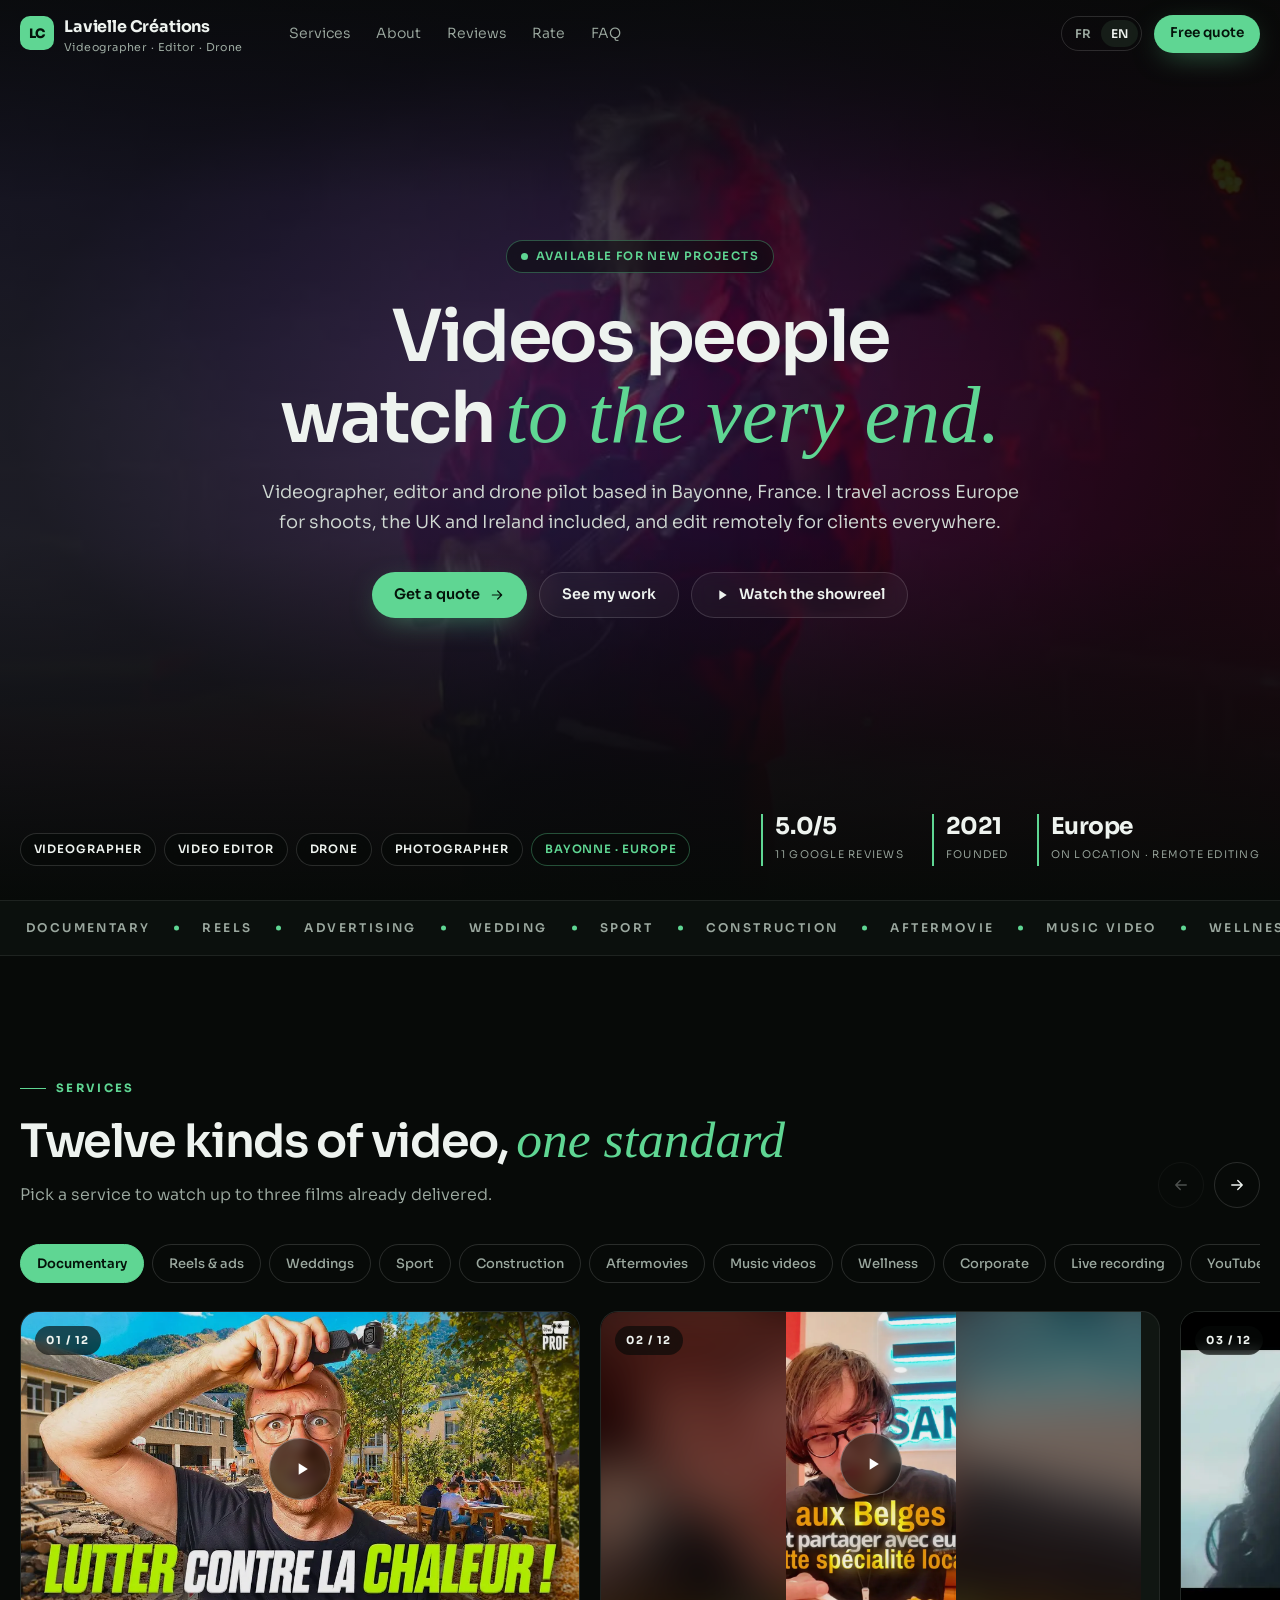
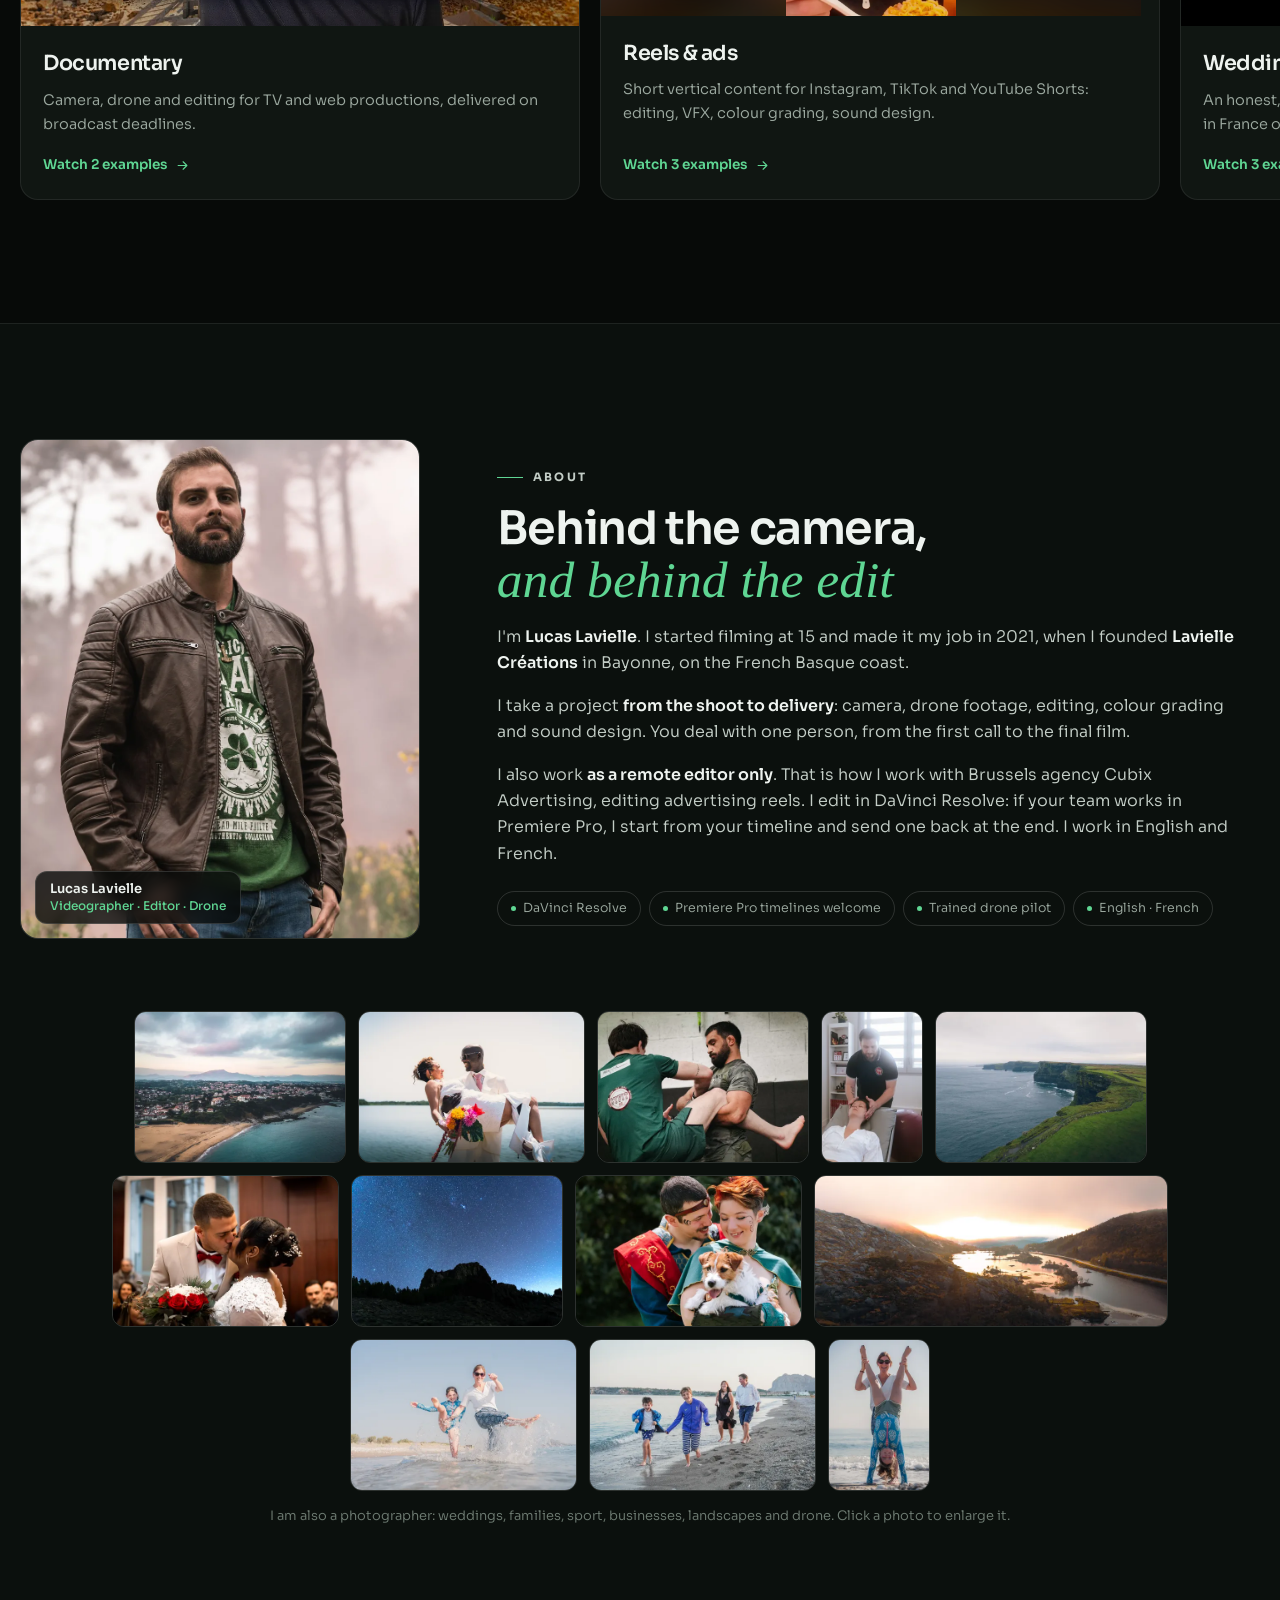
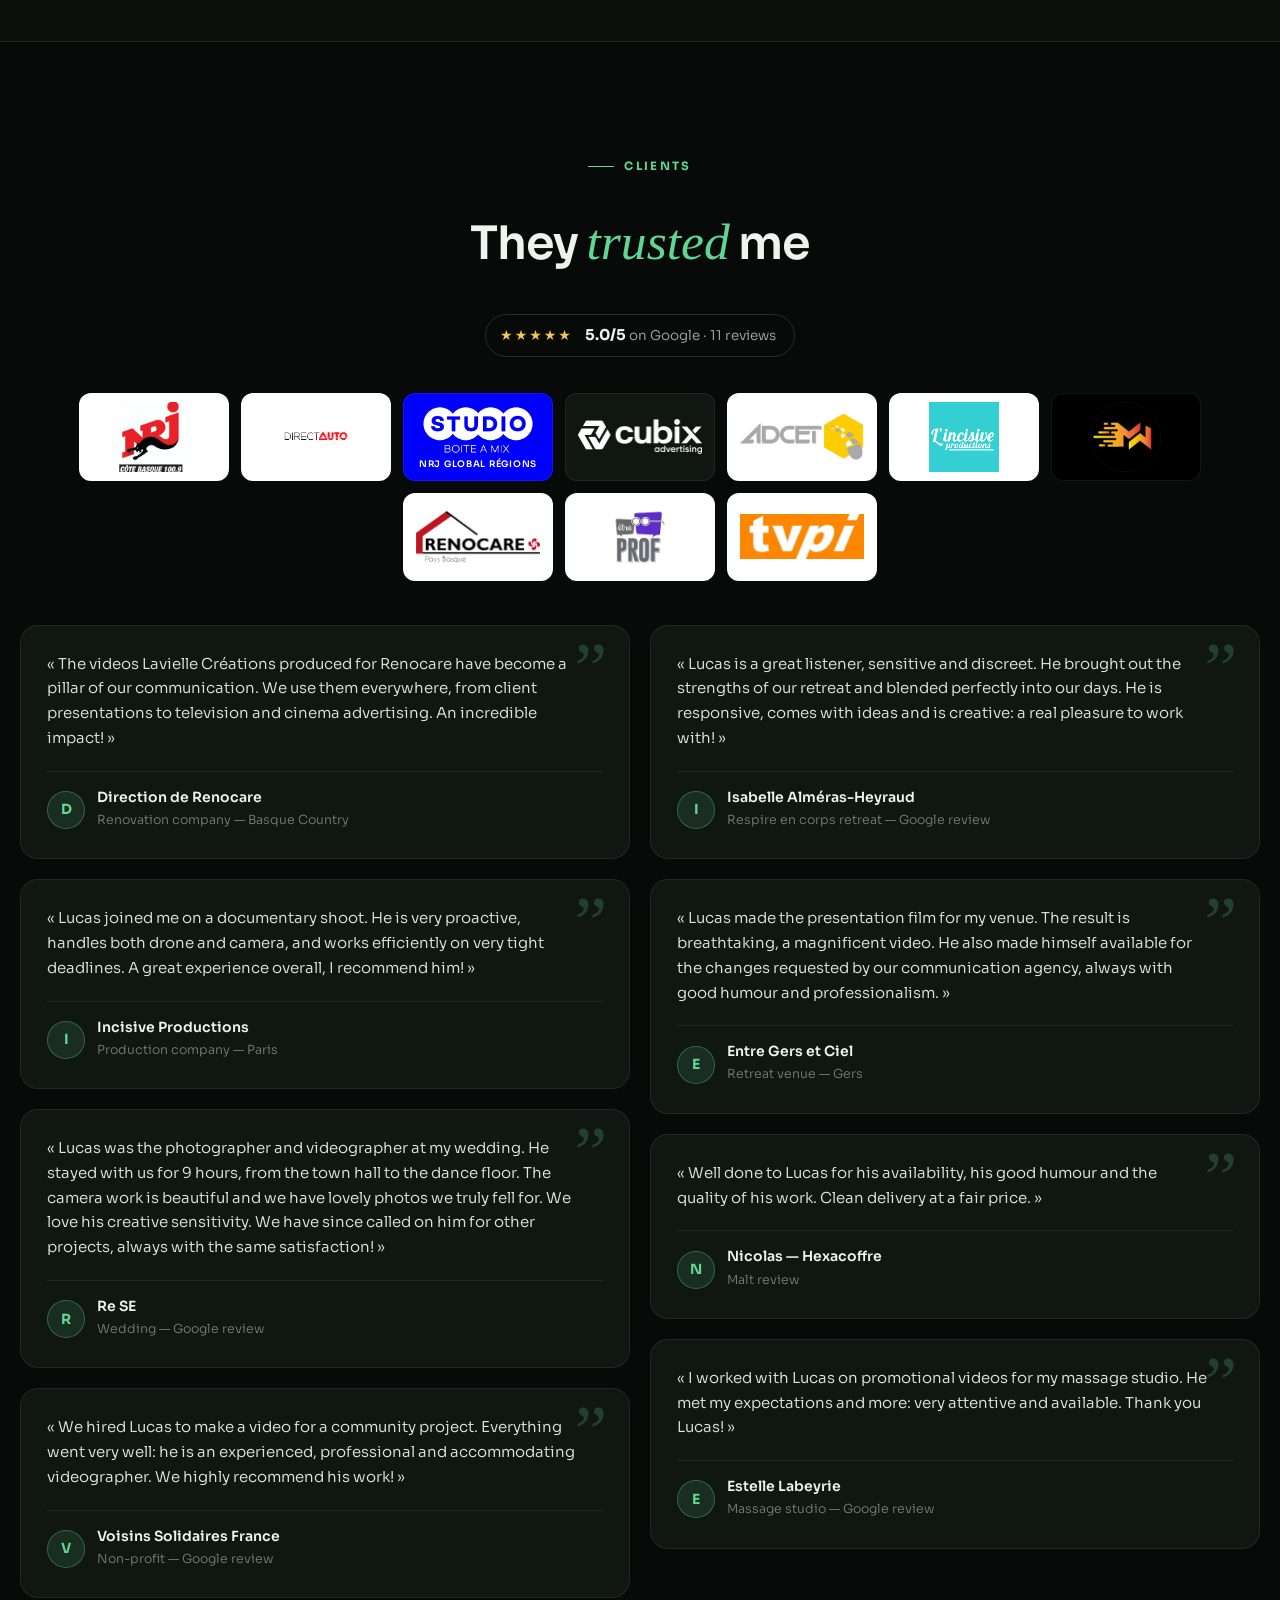
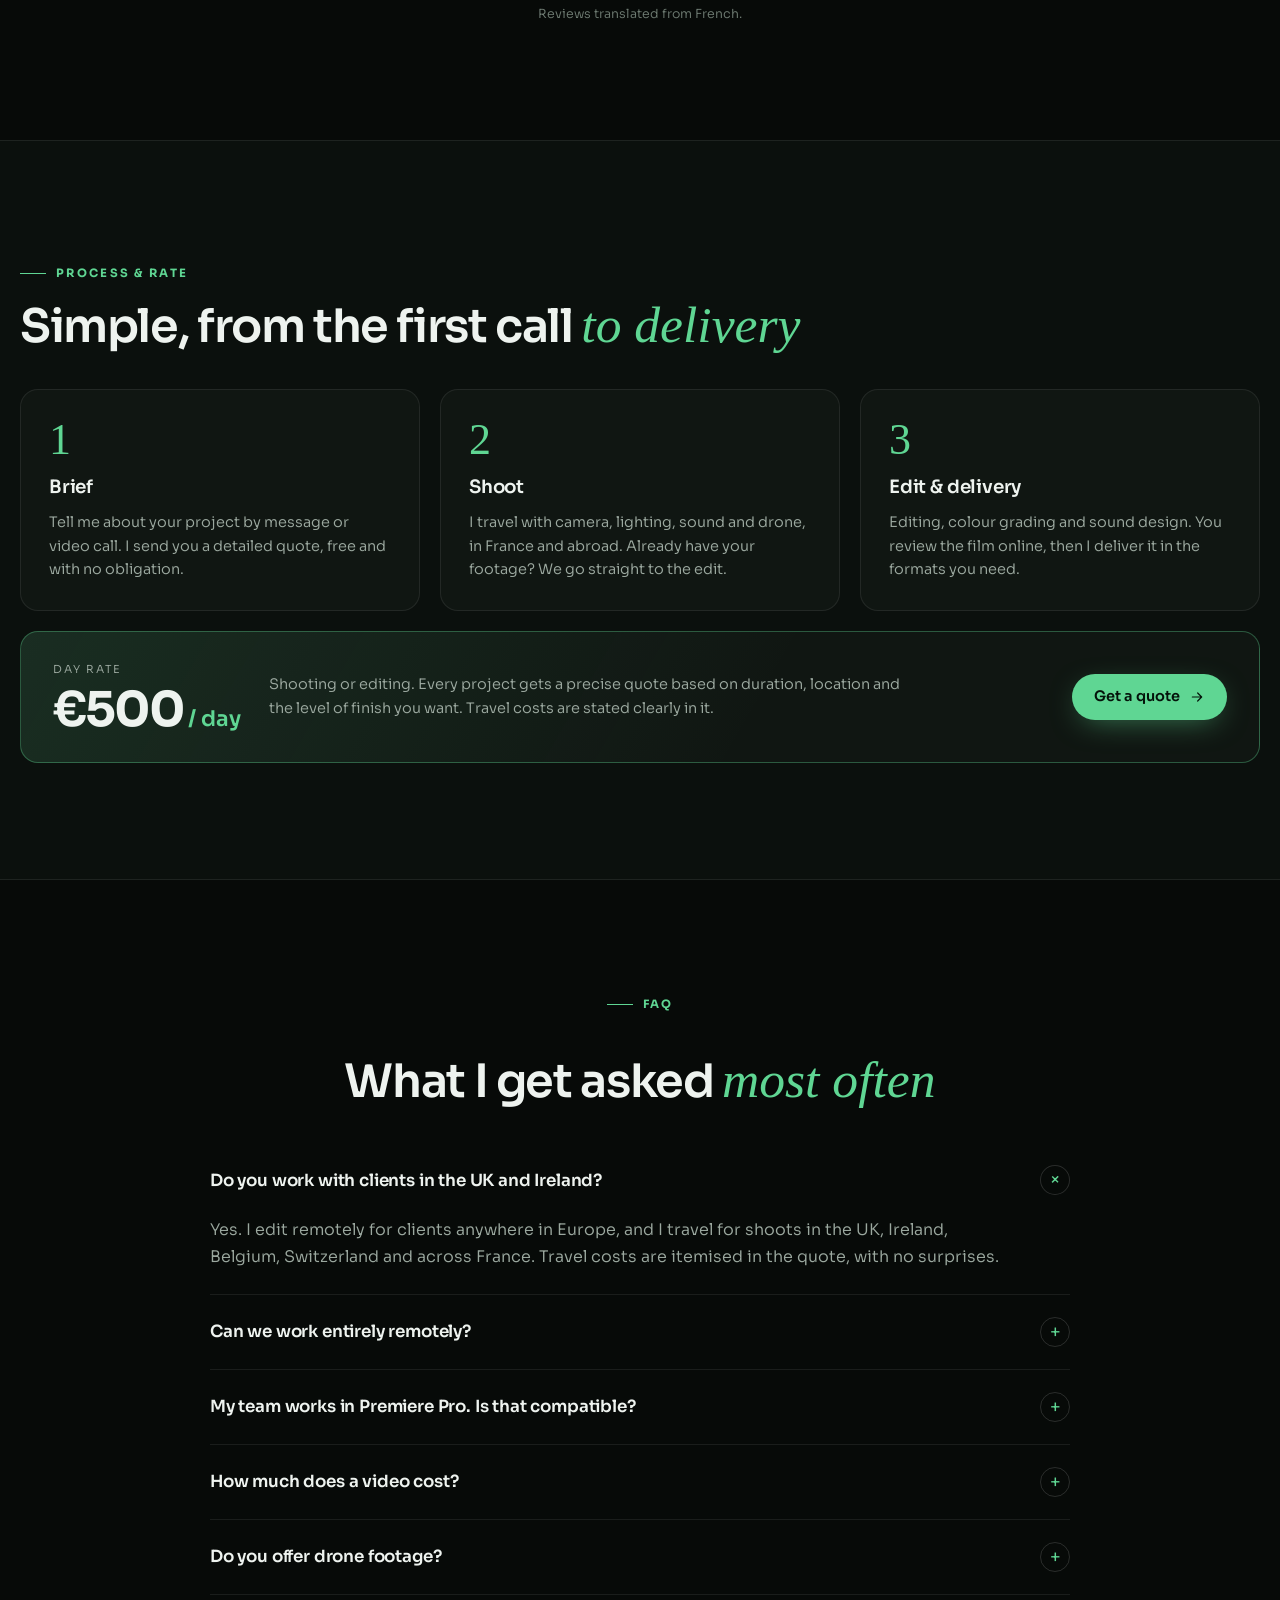
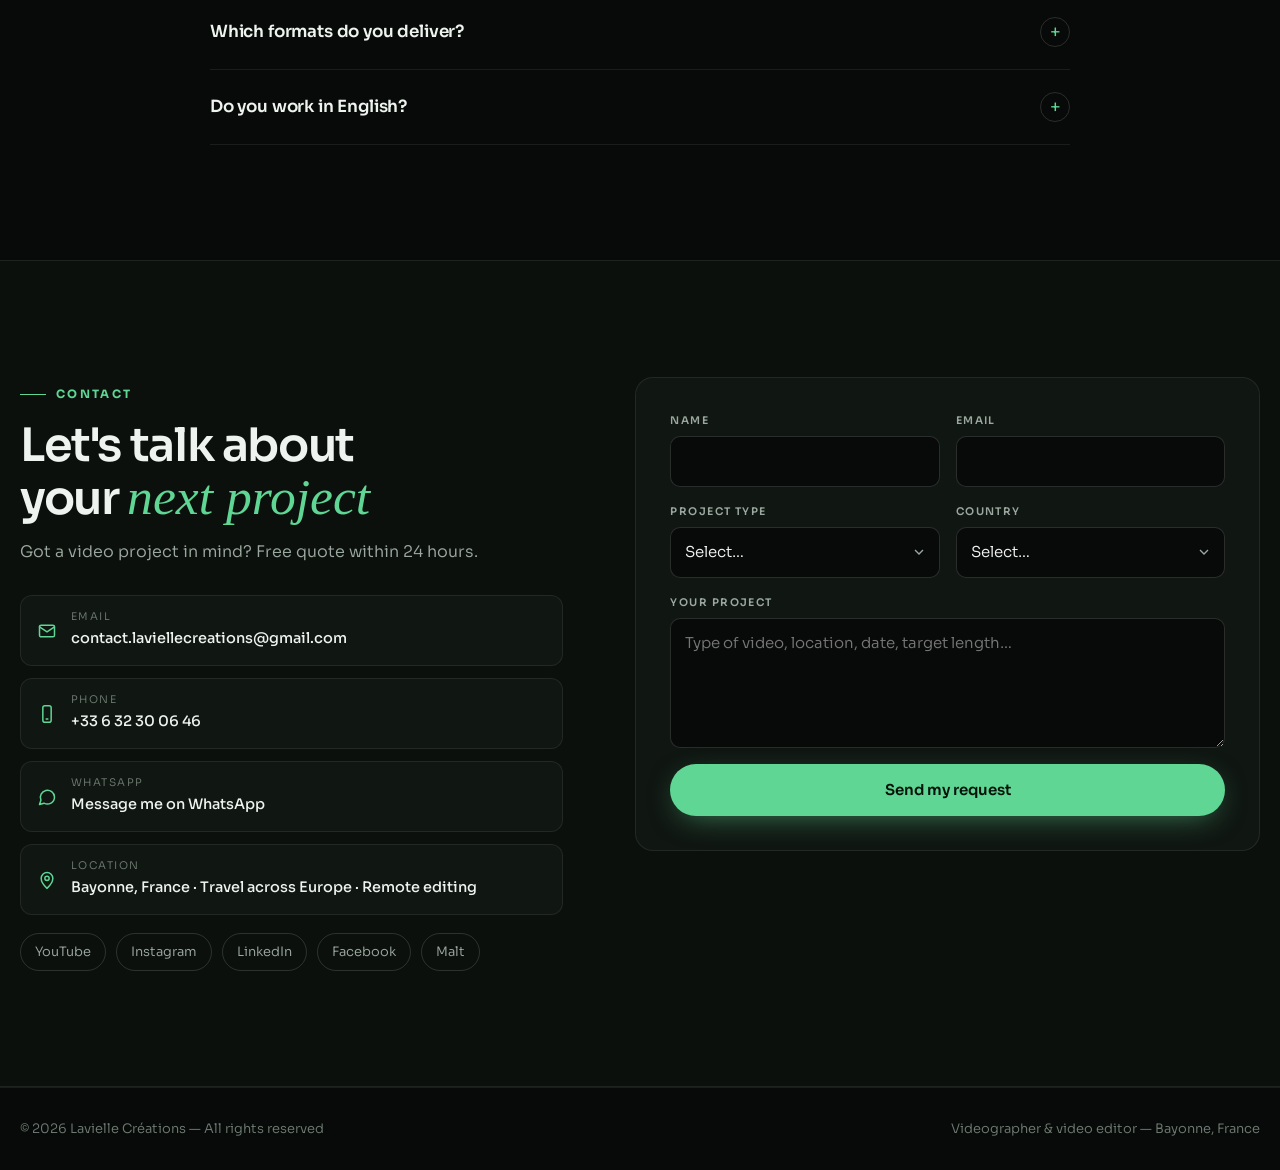
==== en/index.html @ 688b024d "Mise en ligne du site Lavielle Créations (FR et EN) Co-Authored-By: Claude Fable 5.2 <noreply@anthro" ====
<!doctype html>
<html lang="en" data-root="../">
<head>
<meta charset="utf-8">
<meta name="viewport" content="width=device-width, initial-scale=1">
<title>Freelance Videographer &amp; Video Editor — UK, Ireland, Europe | Lavielle Créations</title>
<meta name="description" content="Lucas Lavielle, freelance videographer, video editor and drone pilot. Remote video editing for UK and Irish clients, shoots across France, Belgium and Switzerland. Corporate, reels, weddings, documentary. Free quote.">
<link rel="canonical" href="https://www.lavielle-creations.com/en/">
<link rel="alternate" hreflang="fr" href="https://www.lavielle-creations.com/">
<link rel="alternate" hreflang="en" href="https://www.lavielle-creations.com/en/">
<link rel="alternate" hreflang="x-default" href="https://www.lavielle-creations.com/">
<meta name="theme-color" content="#070a08">
<meta property="og:type" content="website">
<meta property="og:site_name" content="Lavielle Créations">
<meta property="og:locale" content="en_GB">
<meta property="og:title" content="Lavielle Créations — Freelance videographer &amp; video editor">
<meta property="og:description" content="Lucas Lavielle, freelance videographer, video editor and drone pilot. Remote video editing for UK and Irish clients, shoots across France, Belgium and Switzerland. Corporate, reels, weddings, documentary. Free quote.">
<meta property="og:url" content="https://www.lavielle-creations.com/en/">
<meta property="og:image" content="https://www.lavielle-creations.com/assets/img/og-lucas.jpg">
<meta name="twitter:card" content="summary_large_image">
<link rel="icon" href="../assets/img/favicon.svg" type="image/svg+xml">
<link rel="preload" href="../assets/fonts/Sora-latin.woff2" as="font" type="font/woff2" crossorigin>
<link rel="stylesheet" href="../assets/fonts/fonts.css">
<link rel="stylesheet" href="../assets/css/style.css">
<script type="application/ld+json">[{"@context": "https://schema.org", "@type": "ProfessionalService", "@id": "https://www.lavielle-creations.com/#business", "name": "Lavielle Créations", "description": "Freelance videographer, video editor, photographer and drone pilot based in Bayonne, France. Shoots in France, Belgium and Switzerland, remote video editing for clients in the UK, Ireland and Europe.", "url": "https://www.lavielle-creations.com/en/", "image": "https://www.lavielle-creations.com/assets/img/og-lucas.jpg", "telephone": "+33632300646", "priceRange": "€€", "founder": {"@type": "Person", "name": "Lucas Lavielle", "jobTitle": "Videographer, video editor and drone pilot"}, "address": {"@type": "PostalAddress", "addressLocality": "Bayonne", "postalCode": "64100", "addressRegion": "Nouvelle-Aquitaine", "addressCountry": "FR"}, "areaServed": [{"@type": "Country", "name": "France"}, {"@type": "Country", "name": "Belgium"}, {"@type": "Country", "name": "Switzerland"}, {"@type": "Country", "name": "Ireland"}, {"@type": "Country", "name": "United Kingdom"}], "knowsLanguage": ["fr", "en"], "sameAs": ["https://youtube.com/@lucaslvle-laviellecreations", "https://instagram.com/lucas_lvle/", "https://linkedin.com/in/lucas-lavielle777/", "https://facebook.com/LucasLavielle", "https://www.malt.fr/profile/lucaslavielle"], "hasOfferCatalog": {"@type": "OfferCatalog", "name": "Services", "itemListElement": [{"@type": "Offer", "itemOffered": {"@type": "Service", "name": "Documentary", "description": "Camera, drone and editing for TV and web productions, delivered on broadcast deadlines."}}, {"@type": "Offer", "itemOffered": {"@type": "Service", "name": "Reels & ads", "description": "Short vertical content for Instagram, TikTok and YouTube Shorts: editing, VFX, colour grading, sound design."}}, {"@type": "Offer", "itemOffered": {"@type": "Service", "name": "Weddings", "description": "An honest, unobtrusive wedding film, from the ceremony to the party, in France or abroad."}}, {"@type": "Offer", "itemOffered": {"@type": "Service", "name": "Sport", "description": "Training camps, competitions and athlete portraits, filmed right where the effort happens."}}, {"@type": "Offer", "itemOffered": {"@type": "Service", "name": "Construction", "description": "Building sites, renovation and solar: films that show the craft, all the way to TV commercials."}}, {"@type": "Offer", "itemOffered": {"@type": "Service", "name": "Aftermovies", "description": "Concerts, festivals and parties: the energy of the event in a few minutes."}}, {"@type": "Offer", "itemOffered": {"@type": "Service", "name": "Music videos", "description": "Music videos shot and cut to the beat of the track, from the idea to release."}}, {"@type": "Offer", "itemOffered": {"@type": "Service", "name": "Wellness", "description": "Massage, rituals and spas: soft, polished images that make people want to book."}}, {"@type": "Offer", "itemOffered": {"@type": "Service", "name": "Corporate", "description": "Company films, non-profits and conferences: your message, clear and well shot."}}, {"@type": "Offer", "itemOffered": {"@type": "Service", "name": "Live recording", "description": "Shows, galas and ceremonies filmed with several cameras, edited and ready to share."}}, {"@type": "Offer", "itemOffered": {"@type": "Service", "name": "YouTube podcast", "description": "Podcasts and interviews filmed with several cameras, with clean sound and an edit ready for YouTube."}}, {"@type": "Offer", "itemOffered": {"@type": "Service", "name": "Travel", "description": "Destination films for tourism: landscapes, drone and atmosphere, from Ireland to the Canaries."}}]}, "email": "contact.laviellecreations@gmail.com"}, {"@context": "https://schema.org", "@type": "FAQPage", "mainEntity": [{"@type": "Question", "name": "Do you work with clients in the UK and Ireland?", "acceptedAnswer": {"@type": "Answer", "text": "Yes. I edit remotely for clients anywhere in Europe, and I travel for shoots in the UK, Ireland, Belgium, Switzerland and across France. Travel costs are itemised in the quote, with no surprises."}}, {"@type": "Question", "name": "Can we work entirely remotely?", "acceptedAnswer": {"@type": "Answer", "text": "Yes. You send me your footage through a transfer link, I handle the editing, colour grading and sound design, and you review each version online. This is how I work with agencies and brands in France and Belgium."}}, {"@type": "Question", "name": "My team works in Premiere Pro. Is that compatible?", "acceptedAnswer": {"@type": "Answer", "text": "Yes. I edit in DaVinci Resolve, but I can start from your Premiere Pro timeline and send a Premiere timeline back at the end. You keep control of the project in your own software."}}, {"@type": "Question", "name": "How much does a video cost?", "acceptedAnswer": {"@type": "Answer", "text": "My base rate is €500 per day, for shooting or editing. The final price depends on the number of days, the location and the level of finish. You receive a free, detailed quote before committing to anything."}}, {"@type": "Question", "name": "Do you offer drone footage?", "acceptedAnswer": {"@type": "Answer", "text": "Yes. I am a trained drone pilot (Drone Up Academy) and I fly in line with current regulations. Drone footage can be added to any service."}}, {"@type": "Question", "name": "Which formats do you deliver?", "acceptedAnswer": {"@type": "Answer", "text": "The formats that suit where the film will be shown: horizontal for web and TV, vertical for Instagram, TikTok and YouTube Shorts, square if needed. We agree on formats when preparing the quote."}}, {"@type": "Question", "name": "Do you work in English?", "acceptedAnswer": {"@type": "Answer", "text": "Yes. The whole project can run in English, from our first exchanges to the shoot and the subtitles."}}]}]</script>
</head>
<body>

<header class="nav">
  <div class="wrap">
    <a class="brand" href="#top" aria-label="Lavielle Créations"><span class="brand-mark">LC</span><span>Lavielle Créations<small>Videographer · Editor · Drone</small></span></a>
    <nav class="nav-links" id="menu" aria-label="Menu"><a href="#prestations">Services</a><a href="#a-propos">About</a><a href="#avis">Reviews</a><a href="#methode">Rate</a><a href="#faq">FAQ</a></nav>
    <div class="nav-right">
      <div class="lang"><a href="../" hreflang="fr">FR</a><a href="./" hreflang="en" aria-current="true">EN</a></div>
      <a class="btn btn-primary btn-s" href="#contact">Free quote</a>
      <button class="burger" type="button" aria-controls="menu" aria-expanded="false" aria-label="Menu"><span></span></button>
    </div>
  </div>
</header>

<main id="top">
<section class="hero">
  <div class="hero-media"><video autoplay muted loop playsinline preload="metadata" poster="../assets/img/hero-poster.jpg" aria-hidden="true"><source src="../assets/video/hero.mp4" type="video/mp4"></video></div>
  <div class="wrap">
    <p class="avail"><i></i>Available for new projects</p>
    <h1>Videos people watch <em class="a">to the very end.</em></h1>
    <p class="hero-sub">Videographer, editor and drone pilot based in Bayonne, France. I travel across Europe for shoots, the UK and Ireland included, and edit remotely for clients everywhere.</p>
    <div class="hero-cta">
      <a class="btn btn-primary" href="#contact">Get a quote <svg viewBox="0 0 24 24" fill="none" stroke="currentColor" stroke-width="1.8" stroke-linecap="round" stroke-linejoin="round"><path d="M5 12h14M13 6l6 6-6 6"/></svg></a>
      <a class="btn btn-ghost" href="#prestations">See my work</a>
      <button class="btn btn-ghost" type="button" data-showreel><svg viewBox="0 0 24 24" fill="currentColor"><path d="M8 5v14l11-7z"/></svg> Watch the showreel</button>
    </div>
  </div>
  <div class="hero-foot"><div class="wrap">
    <ul class="chips"><li class="chip">Videographer</li><li class="chip">Video editor</li><li class="chip">Drone</li><li class="chip">Photographer</li><li class="chip loc">Bayonne · Europe</li></ul>
    <div class="stats"><div class="stat"><b>5.0/5</b><span>11 Google reviews</span></div><div class="stat"><b>2021</b><span>Founded</span></div><div class="stat"><b>Europe</b><span>On location · Remote editing</span></div></div>
  </div></div>
</section>

<div class="marquee" aria-hidden="true"><div class="marquee-track"><span>Documentary</span><span>Reels</span><span>Advertising</span><span>Wedding</span><span>Sport</span><span>Construction</span><span>Aftermovie</span><span>Music video</span><span>Wellness</span><span>Corporate</span><span>Live recording</span><span>Podcast</span><span>Travel</span><span>Drone</span><span>Colour grading</span><span>Documentary</span><span>Reels</span><span>Advertising</span><span>Wedding</span><span>Sport</span><span>Construction</span><span>Aftermovie</span><span>Music video</span><span>Wellness</span><span>Corporate</span><span>Live recording</span><span>Podcast</span><span>Travel</span><span>Drone</span><span>Colour grading</span></div></div>

<section id="prestations">
  <div class="wrap">
    <div class="head">
      <div><p class="eyebrow">Services</p><h2>Twelve kinds of video, <em class="a">one standard</em></h2><p class="lead">Pick a service to watch up to three films already delivered.</p></div>
      <div class="car-nav"><button class="arrow" type="button" data-car="prev" aria-label="Previous service"><svg viewBox="0 0 24 24" fill="none" stroke="currentColor" stroke-width="1.8" stroke-linecap="round" stroke-linejoin="round"><path d="M19 12H5M11 6l-6 6 6 6"/></svg></button><button class="arrow" type="button" data-car="next" aria-label="Next service"><svg viewBox="0 0 24 24" fill="none" stroke="currentColor" stroke-width="1.8" stroke-linecap="round" stroke-linejoin="round"><path d="M5 12h14M13 6l6 6-6 6"/></svg></button></div>
    </div>
    <div class="tabs"><button class="tab on" type="button">Documentary</button><button class="tab" type="button">Reels &amp; ads</button><button class="tab" type="button">Weddings</button><button class="tab" type="button">Sport</button><button class="tab" type="button">Construction</button><button class="tab" type="button">Aftermovies</button><button class="tab" type="button">Music videos</button><button class="tab" type="button">Wellness</button><button class="tab" type="button">Corporate</button><button class="tab" type="button">Live recording</button><button class="tab" type="button">YouTube podcast</button><button class="tab" type="button">Travel</button></div>
  </div>
  <div class="car"><div class="car-track">
      <button class="card" type="button" aria-label="Documentary — Watch 2 examples">
        <div class="card-media"><img src="../assets/img/yt/IiLLBtGc7aU.webp" alt="Documentary — ÊtreProf — Heatwave at school" width="960" height="540"><span class="card-num">01 / 12</span><span class="play"><svg viewBox="0 0 24 24"><path d="M8 5v14l11-7z"/></svg></span></div>
        <div class="card-body"><h3>Documentary</h3><p>Camera, drone and editing for TV and web productions, delivered on broadcast deadlines.</p><span class="card-more">Watch 2 examples <svg viewBox="0 0 24 24" fill="none" stroke="currentColor" stroke-width="1.8" stroke-linecap="round" stroke-linejoin="round"><path d="M5 12h14M13 6l6 6-6 6"/></svg></span></div>
      </button><button class="card" type="button" aria-label="Reels &amp; ads — Watch 3 examples">
        <div class="card-media v"><span class="blur" style="background-image:url(../assets/img/yt/IAWtHu4Qjdk_v.webp)"></span><img src="../assets/img/yt/IAWtHu4Qjdk_v.webp" alt="Reels &amp; ads — Sanku — Brussels" width="960" height="540"><span class="card-num">02 / 12</span><span class="play"><svg viewBox="0 0 24 24"><path d="M8 5v14l11-7z"/></svg></span></div>
        <div class="card-body"><h3>Reels &amp; ads</h3><p>Short vertical content for Instagram, TikTok and YouTube Shorts: editing, VFX, colour grading, sound design.</p><span class="card-more">Watch 3 examples <svg viewBox="0 0 24 24" fill="none" stroke="currentColor" stroke-width="1.8" stroke-linecap="round" stroke-linejoin="round"><path d="M5 12h14M13 6l6 6-6 6"/></svg></span></div>
      </button><button class="card" type="button" aria-label="Weddings — Watch 3 examples">
        <div class="card-media"><img src="../assets/img/yt/fgQFr3f3DG8.webp" alt="Weddings — Rizlaine &amp; Fabrice" width="960" height="540" loading="lazy"><span class="card-num">03 / 12</span><span class="play"><svg viewBox="0 0 24 24"><path d="M8 5v14l11-7z"/></svg></span></div>
        <div class="card-body"><h3>Weddings</h3><p>An honest, unobtrusive wedding film, from the ceremony to the party, in France or abroad.</p><span class="card-more">Watch 3 examples <svg viewBox="0 0 24 24" fill="none" stroke="currentColor" stroke-width="1.8" stroke-linecap="round" stroke-linejoin="round"><path d="M5 12h14M13 6l6 6-6 6"/></svg></span></div>
      </button><button class="card" type="button" aria-label="Sport — Watch 1 example">
        <div class="card-media"><img src="../assets/img/yt/iXJTYCub58c.webp" alt="Sport — Benoît Saint-Denis — UFC 315 fight camp" width="960" height="540" loading="lazy"><span class="card-num">04 / 12</span><span class="play"><svg viewBox="0 0 24 24"><path d="M8 5v14l11-7z"/></svg></span></div>
        <div class="card-body"><h3>Sport</h3><p>Training camps, competitions and athlete portraits, filmed right where the effort happens.</p><span class="card-more">Watch 1 example <svg viewBox="0 0 24 24" fill="none" stroke="currentColor" stroke-width="1.8" stroke-linecap="round" stroke-linejoin="round"><path d="M5 12h14M13 6l6 6-6 6"/></svg></span></div>
      </button><button class="card" type="button" aria-label="Construction — Watch 3 examples">
        <div class="card-media"><img src="../assets/img/yt/kmEgmRh9gn8.webp" alt="Construction — Renocare — TV commercial aired on TVPI" width="960" height="540" loading="lazy"><span class="card-num">05 / 12</span><span class="play"><svg viewBox="0 0 24 24"><path d="M8 5v14l11-7z"/></svg></span></div>
        <div class="card-body"><h3>Construction</h3><p>Building sites, renovation and solar: films that show the craft, all the way to TV commercials.</p><span class="card-more">Watch 3 examples <svg viewBox="0 0 24 24" fill="none" stroke="currentColor" stroke-width="1.8" stroke-linecap="round" stroke-linejoin="round"><path d="M5 12h14M13 6l6 6-6 6"/></svg></span></div>
      </button><button class="card" type="button" aria-label="Aftermovies — Watch 3 examples">
        <div class="card-media"><img src="../assets/img/yt/gBNsC4cfLQ8.webp" alt="Aftermovies — Deluxe — Nocturnes d&#x27;Anglet" width="960" height="540" loading="lazy"><span class="card-num">06 / 12</span><span class="play"><svg viewBox="0 0 24 24"><path d="M8 5v14l11-7z"/></svg></span></div>
        <div class="card-body"><h3>Aftermovies</h3><p>Concerts, festivals and parties: the energy of the event in a few minutes.</p><span class="card-more">Watch 3 examples <svg viewBox="0 0 24 24" fill="none" stroke="currentColor" stroke-width="1.8" stroke-linecap="round" stroke-linejoin="round"><path d="M5 12h14M13 6l6 6-6 6"/></svg></span></div>
      </button><button class="card" type="button" aria-label="Music videos — Watch 2 examples">
        <div class="card-media"><img src="../assets/img/yt/pNeLNSUlUZ4.webp" alt="Music videos — Yove — Carpe Diem (official video)" width="960" height="540" loading="lazy"><span class="card-num">07 / 12</span><span class="play"><svg viewBox="0 0 24 24"><path d="M8 5v14l11-7z"/></svg></span></div>
        <div class="card-body"><h3>Music videos</h3><p>Music videos shot and cut to the beat of the track, from the idea to release.</p><span class="card-more">Watch 2 examples <svg viewBox="0 0 24 24" fill="none" stroke="currentColor" stroke-width="1.8" stroke-linecap="round" stroke-linejoin="round"><path d="M5 12h14M13 6l6 6-6 6"/></svg></span></div>
      </button><button class="card" type="button" aria-label="Wellness — Watch 3 examples">
        <div class="card-media"><img src="../assets/img/yt/bt_tE3ZIanQ.webp" alt="Wellness — EMAF — Wellness massage in Hossegor" width="960" height="540" loading="lazy"><span class="card-num">08 / 12</span><span class="play"><svg viewBox="0 0 24 24"><path d="M8 5v14l11-7z"/></svg></span></div>
        <div class="card-body"><h3>Wellness</h3><p>Massage, rituals and spas: soft, polished images that make people want to book.</p><span class="card-more">Watch 3 examples <svg viewBox="0 0 24 24" fill="none" stroke="currentColor" stroke-width="1.8" stroke-linecap="round" stroke-linejoin="round"><path d="M5 12h14M13 6l6 6-6 6"/></svg></span></div>
      </button><button class="card" type="button" aria-label="Corporate — Watch 3 examples">
        <div class="card-media"><img src="../assets/img/yt/PnNO2nT-nXQ.webp" alt="Corporate — Voisins Solidaires — Anglet" width="960" height="540" loading="lazy"><span class="card-num">09 / 12</span><span class="play"><svg viewBox="0 0 24 24"><path d="M8 5v14l11-7z"/></svg></span></div>
        <div class="card-body"><h3>Corporate</h3><p>Company films, non-profits and conferences: your message, clear and well shot.</p><span class="card-more">Watch 3 examples <svg viewBox="0 0 24 24" fill="none" stroke="currentColor" stroke-width="1.8" stroke-linecap="round" stroke-linejoin="round"><path d="M5 12h14M13 6l6 6-6 6"/></svg></span></div>
      </button><button class="card" type="button" aria-label="Live recording — Watch 2 examples">
        <div class="card-media"><img src="../assets/img/yt/pCkKE7ofYvc.webp" alt="Live recording — L&#x27;Or Danse 2026" width="960" height="540" loading="lazy"><span class="card-num">10 / 12</span><span class="play"><svg viewBox="0 0 24 24"><path d="M8 5v14l11-7z"/></svg></span></div>
        <div class="card-body"><h3>Live recording</h3><p>Shows, galas and ceremonies filmed with several cameras, edited and ready to share.</p><span class="card-more">Watch 2 examples <svg viewBox="0 0 24 24" fill="none" stroke="currentColor" stroke-width="1.8" stroke-linecap="round" stroke-linejoin="round"><path d="M5 12h14M13 6l6 6-6 6"/></svg></span></div>
      </button><button class="card" type="button" aria-label="YouTube podcast — Watch 2 examples">
        <div class="card-media"><img src="../assets/img/yt/fcJmn0Q9buA.webp" alt="YouTube podcast — #Résilience ep. 2 — with Lionel Dasylva" width="960" height="540" loading="lazy"><span class="card-num">11 / 12</span><span class="play"><svg viewBox="0 0 24 24"><path d="M8 5v14l11-7z"/></svg></span></div>
        <div class="card-body"><h3>YouTube podcast</h3><p>Podcasts and interviews filmed with several cameras, with clean sound and an edit ready for YouTube.</p><span class="card-more">Watch 2 examples <svg viewBox="0 0 24 24" fill="none" stroke="currentColor" stroke-width="1.8" stroke-linecap="round" stroke-linejoin="round"><path d="M5 12h14M13 6l6 6-6 6"/></svg></span></div>
      </button><button class="card" type="button" aria-label="Travel — Watch 3 examples">
        <div class="card-media"><img src="../assets/img/yt/z3UUesg_ypg.webp" alt="Travel — Ireland — Nature" width="960" height="540" loading="lazy"><span class="card-num">12 / 12</span><span class="play"><svg viewBox="0 0 24 24"><path d="M8 5v14l11-7z"/></svg></span></div>
        <div class="card-body"><h3>Travel</h3><p>Destination films for tourism: landscapes, drone and atmosphere, from Ireland to the Canaries.</p><span class="card-more">Watch 3 examples <svg viewBox="0 0 24 24" fill="none" stroke="currentColor" stroke-width="1.8" stroke-linecap="round" stroke-linejoin="round"><path d="M5 12h14M13 6l6 6-6 6"/></svg></span></div>
      </button>
  </div></div>
</section>

<section id="a-propos" class="alt">
  <div class="wrap">
    <div class="about">
      <figure class="portrait rv"><img src="../assets/img/lucas-lavielle-videaste.webp" alt="Lucas Lavielle, Videographer, video editor and drone pilot" width="900" height="1125" loading="lazy"><figcaption>Lucas Lavielle<span>Videographer · Editor · Drone</span></figcaption></figure>
      <div class="about-text rv">
        <p class="eyebrow">About</p>
        <h2>Behind the camera, <em class="a">and behind the edit</em></h2>
        <p>I'm <strong>Lucas Lavielle</strong>. I started filming at 15 and made it my job in 2021, when I founded <strong>Lavielle Créations</strong> in Bayonne, on the French Basque coast.</p><p>I take a project <strong>from the shoot to delivery</strong>: camera, drone footage, editing, colour grading and sound design. You deal with one person, from the first call to the final film.</p><p>I also work <strong>as a remote editor only</strong>. That is how I work with Brussels agency Cubix Advertising, editing advertising reels. I edit in DaVinci Resolve: if your team works in Premiere Pro, I start from your timeline and send one back at the end. I work in English and French.</p>
        <ul class="tools"><li class="tool">DaVinci Resolve</li><li class="tool">Premiere Pro timelines welcome</li><li class="tool">Trained drone pilot</li><li class="tool">English · French</li></ul>
      </div>
    </div>
    <div class="gallery rv"><button type="button" data-full="../assets/img/photo-bidart-drone.webp" data-cap="The Basque coast in Bidart, from the drone" aria-label="Enlarge photo : The Basque coast in Bidart, from the drone"><img src="../assets/img/photo-bidart-drone-s.webp" alt="The Basque coast in Bidart, from the drone" width="504" height="360" loading="lazy"></button><button type="button" data-full="../assets/img/photo-mariage-couple.webp" data-cap="Wedding — Dany &amp; Caro at Lac d&#x27;Azur" aria-label="Enlarge photo : Wedding — Dany &amp; Caro at Lac d&#x27;Azur"><img src="../assets/img/photo-mariage-couple-s.webp" alt="Wedding — Dany &amp; Caro at Lac d&#x27;Azur" width="540" height="360" loading="lazy"></button><button type="button" data-full="../assets/img/photo-benoit-saint-denis.webp" data-cap="Benoît Saint-Denis in training" aria-label="Enlarge photo : Benoît Saint-Denis in training"><img src="../assets/img/photo-benoit-saint-denis-s.webp" alt="Benoît Saint-Denis in training" width="504" height="360" loading="lazy"></button><button type="button" data-full="../assets/img/photo-emaf-formation.webp" data-cap="EMAF — massage training" aria-label="Enlarge photo : EMAF — massage training"><img src="../assets/img/photo-emaf-formation-s.webp" alt="EMAF — massage training" width="240" height="360" loading="lazy"></button><button type="button" data-full="../assets/img/photo-moher-irlande.webp" data-cap="Cliffs of Moher, Ireland" aria-label="Enlarge photo : Cliffs of Moher, Ireland"><img src="../assets/img/photo-moher-irlande-s.webp" alt="Cliffs of Moher, Ireland" width="504" height="360" loading="lazy"></button><button type="button" data-full="../assets/img/photo-mariage-baiser.webp" data-cap="Wedding — leaving the town hall" aria-label="Enlarge photo : Wedding — leaving the town hall"><img src="../assets/img/photo-mariage-baiser-s.webp" alt="Wedding — leaving the town hall" width="540" height="360" loading="lazy"></button><button type="button" data-full="../assets/img/photo-teide-nuit.webp" data-cap="Night sky over Mount Teide, Tenerife" aria-label="Enlarge photo : Night sky over Mount Teide, Tenerife"><img src="../assets/img/photo-teide-nuit-s.webp" alt="Night sky over Mount Teide, Tenerife" width="504" height="360" loading="lazy"></button><button type="button" data-full="../assets/img/photo-mariage-medieval.webp" data-cap="Medieval-themed wedding" aria-label="Enlarge photo : Medieval-themed wedding"><img src="../assets/img/photo-mariage-medieval-s.webp" alt="Medieval-themed wedding" width="540" height="360" loading="lazy"></button><button type="button" data-full="../assets/img/photo-norvege.webp" data-cap="Fjord in Norway, from the drone" aria-label="Enlarge photo : Fjord in Norway, from the drone"><img src="../assets/img/photo-norvege-s.webp" alt="Fjord in Norway, from the drone" width="846" height="360" loading="lazy"></button><button type="button" data-full="../assets/img/photo-rhodes-1.webp" data-cap="Family session in Rhodes" aria-label="Enlarge photo : Family session in Rhodes"><img src="../assets/img/photo-rhodes-1-s.webp" alt="Family session in Rhodes" width="540" height="360" loading="lazy"></button><button type="button" data-full="../assets/img/photo-rhodes-2.webp" data-cap="Family session in Rhodes" aria-label="Enlarge photo : Family session in Rhodes"><img src="../assets/img/photo-rhodes-2-s.webp" alt="Family session in Rhodes" width="540" height="360" loading="lazy"></button><button type="button" data-full="../assets/img/photo-rhodes-3.webp" data-cap="Family session in Rhodes" aria-label="Enlarge photo : Family session in Rhodes"><img src="../assets/img/photo-rhodes-3-s.webp" alt="Family session in Rhodes" width="240" height="360" loading="lazy"></button></div>
    <p class="gallery-cap">I am also a photographer: weddings, families, sport, businesses, landscapes and drone. Click a photo to enlarge it.</p>
  </div>
</section>

<section id="avis">
  <div class="wrap">
    <div class="head center">
      <p class="eyebrow">Clients</p>
      <h2>They <em class="a">trusted</em> me</h2>
      <a class="rating" href="https://www.google.com/maps/search/?api=1&amp;query=Lavielle+Cr%C3%A9ations+Bayonne" target="_blank" rel="noopener"><span class="stars" aria-hidden="true">★★★★★</span><span><b>5.0/5</b> on Google · 11 reviews</span></a>
    </div>
    <ul class="clients rv"><li class="client w"><img src="../assets/img/logo-nrj.png" alt="NRJ Côte Basque" loading="lazy"></li><li class="client w"><img src="../assets/img/logo-direct-auto.png" alt="Direct Auto — C8" loading="lazy"></li><li class="client" style="background:#0000fe"><img src="../assets/img/logo-boite-a-mix.png" alt="Studio La Boîte à Mix — NRJ Global Régions" loading="lazy"><small>NRJ Global Régions</small></li><li class="client"><img src="../assets/img/logo-cubix.webp" alt="Cubix Advertising" loading="lazy"></li><li class="client w"><img src="../assets/img/logo-adcet.png" alt="ADCET" loading="lazy"></li><li class="client w"><img src="../assets/img/logo-incisive.png" alt="L&#x27;Incisive Productions" loading="lazy"></li><li class="client" style="background:#000"><img src="../assets/img/logo-marketwebdesign.png" alt="Market Web Design" loading="lazy"></li><li class="client w"><img src="../assets/img/logo-renocare.png" alt="Renocare" loading="lazy"></li><li class="client w"><img src="../assets/img/logo-etreprof.png" alt="ÊtreProf" loading="lazy"></li><li class="client w"><img src="../assets/img/logo-tvpi.png" alt="TVPI" loading="lazy"></li></ul>
    <div class="quotes"><figure class="quote rv"><blockquote>« The videos Lavielle Créations produced for Renocare have become a pillar of our communication. We use them everywhere, from client presentations to television and cinema advertising. An incredible impact! »</blockquote>
        <footer><span class="avatar" aria-hidden="true">D</span><div><cite>Direction de Renocare</cite><small>Renovation company — Basque Country</small></div></footer></figure><figure class="quote rv"><blockquote>« Lucas joined me on a documentary shoot. He is very proactive, handles both drone and camera, and works efficiently on very tight deadlines. A great experience overall, I recommend him! »</blockquote>
        <footer><span class="avatar" aria-hidden="true">I</span><div><cite>Incisive Productions</cite><small>Production company — Paris</small></div></footer></figure><figure class="quote rv"><blockquote>« Lucas was the photographer and videographer at my wedding. He stayed with us for 9 hours, from the town hall to the dance floor. The camera work is beautiful and we have lovely photos we truly fell for. We love his creative sensitivity. We have since called on him for other projects, always with the same satisfaction! »</blockquote>
        <footer><span class="avatar" aria-hidden="true">R</span><div><cite>Re SE</cite><small>Wedding — Google review</small></div></footer></figure><figure class="quote rv"><blockquote>« We hired Lucas to make a video for a community project. Everything went very well: he is an experienced, professional and accommodating videographer. We highly recommend his work! »</blockquote>
        <footer><span class="avatar" aria-hidden="true">V</span><div><cite>Voisins Solidaires France</cite><small>Non-profit — Google review</small></div></footer></figure><figure class="quote rv"><blockquote>« Lucas is a great listener, sensitive and discreet. He brought out the strengths of our retreat and blended perfectly into our days. He is responsive, comes with ideas and is creative: a real pleasure to work with! »</blockquote>
        <footer><span class="avatar" aria-hidden="true">I</span><div><cite>Isabelle Alméras-Heyraud</cite><small>Respire en corps retreat — Google review</small></div></footer></figure><figure class="quote rv"><blockquote>« Lucas made the presentation film for my venue. The result is breathtaking, a magnificent video. He also made himself available for the changes requested by our communication agency, always with good humour and professionalism. »</blockquote>
        <footer><span class="avatar" aria-hidden="true">E</span><div><cite>Entre Gers et Ciel</cite><small>Retreat venue — Gers</small></div></footer></figure><figure class="quote rv"><blockquote>« Well done to Lucas for his availability, his good humour and the quality of his work. Clean delivery at a fair price. »</blockquote>
        <footer><span class="avatar" aria-hidden="true">N</span><div><cite>Nicolas — Hexacoffre</cite><small>Malt review</small></div></footer></figure><figure class="quote rv"><blockquote>« I worked with Lucas on promotional videos for my massage studio. He met my expectations and more: very attentive and available. Thank you Lucas! »</blockquote>
        <footer><span class="avatar" aria-hidden="true">E</span><div><cite>Estelle Labeyrie</cite><small>Massage studio — Google review</small></div></footer></figure></div>
    <p class="note">Reviews translated from French.</p>
  </div>
</section>

<section id="methode" class="alt">
  <div class="wrap">
    <div class="head"><div><p class="eyebrow">Process &amp; rate</p><h2>Simple, from the first call <em class="a">to delivery</em></h2></div></div>
    <ol class="steps"><li class="step rv"><i>1</i><h3>Brief</h3><p>Tell me about your project by message or video call. I send you a detailed quote, free and with no obligation.</p></li><li class="step rv"><i>2</i><h3>Shoot</h3><p>I travel with camera, lighting, sound and drone, in France and abroad. Already have your footage? We go straight to the edit.</p></li><li class="step rv"><i>3</i><h3>Edit &amp; delivery</h3><p>Editing, colour grading and sound design. You review the film online, then I deliver it in the formats you need.</p></li></ol>
    <div class="price rv">
      <div><p class="price-l">Day rate</p><p class="price-n">€500<span>/ day</span></p></div>
      <p>Shooting or editing. Every project gets a precise quote based on duration, location and the level of finish you want. Travel costs are stated clearly in it.</p>
      <a class="btn btn-primary" href="#contact">Get a quote <svg viewBox="0 0 24 24" fill="none" stroke="currentColor" stroke-width="1.8" stroke-linecap="round" stroke-linejoin="round"><path d="M5 12h14M13 6l6 6-6 6"/></svg></a>
    </div>
  </div>
</section>

<section id="faq">
  <div class="wrap">
    <div class="head center"><p class="eyebrow">FAQ</p><h2>What I get asked <em class="a">most often</em></h2></div>
    <div class="faq"><details open><summary>Do you work with clients in the UK and Ireland?</summary><p>Yes. I edit remotely for clients anywhere in Europe, and I travel for shoots in the UK, Ireland, Belgium, Switzerland and across France. Travel costs are itemised in the quote, with no surprises.</p></details><details><summary>Can we work entirely remotely?</summary><p>Yes. You send me your footage through a transfer link, I handle the editing, colour grading and sound design, and you review each version online. This is how I work with agencies and brands in France and Belgium.</p></details><details><summary>My team works in Premiere Pro. Is that compatible?</summary><p>Yes. I edit in DaVinci Resolve, but I can start from your Premiere Pro timeline and send a Premiere timeline back at the end. You keep control of the project in your own software.</p></details><details><summary>How much does a video cost?</summary><p>My base rate is €500 per day, for shooting or editing. The final price depends on the number of days, the location and the level of finish. You receive a free, detailed quote before committing to anything.</p></details><details><summary>Do you offer drone footage?</summary><p>Yes. I am a trained drone pilot (Drone Up Academy) and I fly in line with current regulations. Drone footage can be added to any service.</p></details><details><summary>Which formats do you deliver?</summary><p>The formats that suit where the film will be shown: horizontal for web and TV, vertical for Instagram, TikTok and YouTube Shorts, square if needed. We agree on formats when preparing the quote.</p></details><details><summary>Do you work in English?</summary><p>Yes. The whole project can run in English, from our first exchanges to the shoot and the subtitles.</p></details></div>
  </div>
</section>

<section id="contact" class="alt">
  <div class="wrap contact">
    <div>
      <p class="eyebrow">Contact</p>
      <h2>Let's talk about your <em class="a">next project</em></h2>
      <p class="lead">Got a video project in mind? Free quote within 24 hours.</p>
      <div class="infos">
        <a class="info" href="mailto:contact.laviellecreations@gmail.com"><svg viewBox="0 0 24 24" fill="none" stroke="currentColor" stroke-width="1.8" stroke-linecap="round" stroke-linejoin="round"><rect x="3" y="5" width="18" height="14" rx="2"/><path d="m3 7 9 6 9-6"/></svg><div><small>Email</small><span>contact.laviellecreations@gmail.com</span></div></a>
        <a class="info" href="tel:+33632300646"><svg viewBox="0 0 24 24" fill="none" stroke="currentColor" stroke-width="1.8" stroke-linecap="round" stroke-linejoin="round"><rect x="7" y="2" width="10" height="20" rx="2.5"/><path d="M11 18h2"/></svg><div><small>Phone</small><span>+33 6 32 30 06 46</span></div></a>
        <a class="info" href="https://wa.me/33632300646" target="_blank" rel="noopener"><svg viewBox="0 0 24 24" fill="none" stroke="currentColor" stroke-width="1.8" stroke-linecap="round" stroke-linejoin="round"><path d="M21 12a8.5 8.5 0 0 1-12.6 7.4L3 21l1.7-5.2A8.5 8.5 0 1 1 21 12z"/></svg><div><small>WhatsApp</small><span>Message me on WhatsApp</span></div></a>
        <div class="info"><svg viewBox="0 0 24 24" fill="none" stroke="currentColor" stroke-width="1.8" stroke-linecap="round" stroke-linejoin="round"><path d="M12 22s7-6.2 7-12a7 7 0 1 0-14 0c0 5.8 7 12 7 12z"/><circle cx="12" cy="10" r="2.6"/></svg><div><small>Location</small><span>Bayonne, France · Travel across Europe · Remote editing</span></div></div>
      </div>
      <div class="socials"><a href="https://youtube.com/@lucaslvle-laviellecreations" target="_blank" rel="noopener">YouTube</a><a href="https://instagram.com/lucas_lvle/" target="_blank" rel="noopener">Instagram</a><a href="https://linkedin.com/in/lucas-lavielle777/" target="_blank" rel="noopener">LinkedIn</a><a href="https://facebook.com/LucasLavielle" target="_blank" rel="noopener">Facebook</a><a href="https://www.malt.fr/profile/lucaslavielle" target="_blank" rel="noopener">Malt</a></div>
    </div>
    <form class="form" id="contact-form" action="https://api.web3forms.com/submit" method="POST">
      <input type="hidden" name="access_key" value="ef5941b0-4f54-4ad4-b37f-94296e90f977">
      <input type="hidden" name="subject" value="New enquiry from lavielle-creations.com (EN)">
      <input type="hidden" name="from_name" value="Site Lavielle Créations">
      <input class="hp" type="checkbox" name="botcheck" tabindex="-1" autocomplete="off" aria-hidden="true">
      <div class="field"><label for="f-name">Name</label><input id="f-name" name="name" type="text" autocomplete="name" required></div>
      <div class="field"><label for="f-email">Email</label><input id="f-email" name="email" type="email" autocomplete="email" required></div>
      <div class="field"><label for="f-type">Project type</label><select id="f-type" name="project_type" required><option value="">Select…</option><option>Documentary</option><option>Reels &amp; ads</option><option>Weddings</option><option>Sport</option><option>Construction</option><option>Aftermovies</option><option>Music videos</option><option>Wellness</option><option>Corporate</option><option>Live recording</option><option>YouTube podcast</option><option>Travel</option><option>Editing only (remote)</option><option>Photography</option><option>Other</option></select></div>
      <div class="field"><label for="f-country">Country</label><select id="f-country" name="country" required><option value="">Select…</option><option>United Kingdom</option><option>Ireland</option><option>France</option><option>Belgium</option><option>Switzerland</option><option>Other</option></select></div>
      <div class="field full"><label for="f-msg">Your project</label><textarea id="f-msg" name="message" placeholder="Type of video, location, date, target length…" required></textarea></div>
      <button class="btn btn-primary" type="submit">Send my request</button>
      <p class="form-msg" role="status"></p>
    </form>
  </div>
</section>
</main>

<footer class="foot"><div class="wrap">
  <span>© <span data-year>2026</span> Lavielle Créations — All rights reserved</span>
  <span>Videographer &amp; video editor — Bayonne, France</span>
</div></footer>

<div class="modal" role="dialog" aria-modal="true" aria-labelledby="modal-title">
  <div class="modal-box">
    <div class="modal-top"><div><h3 id="modal-title"></h3><p id="modal-sub"></p></div><button class="close" type="button" aria-label="Close">×</button></div>
    <div class="player"></div>
    <div class="thumbs"></div>
    <div class="modal-cta"><span>A similar project?</span><a class="btn btn-primary btn-s" href="#contact" data-close>Get a quote <svg viewBox="0 0 24 24" fill="none" stroke="currentColor" stroke-width="1.8" stroke-linecap="round" stroke-linejoin="round"><path d="M5 12h14M13 6l6 6-6 6"/></svg></a></div>
  </div>
</div>

<div class="lb" role="dialog" aria-modal="true">
  <button class="close" type="button" aria-label="Close">×</button>
  <button class="arrow p" type="button" aria-label="Previous photo"><svg viewBox="0 0 24 24" fill="none" stroke="currentColor" stroke-width="1.8" stroke-linecap="round" stroke-linejoin="round"><path d="M19 12H5M11 6l-6 6 6 6"/></svg></button>
  <img alt="">
  <button class="arrow n" type="button" aria-label="Next photo"><svg viewBox="0 0 24 24" fill="none" stroke="currentColor" stroke-width="1.8" stroke-linecap="round" stroke-linejoin="round"><path d="M5 12h14M13 6l6 6-6 6"/></svg></button>
  <p></p>
</div>

<script>window.SITE = {"services": [{"name": "Documentary", "videos": [{"id": "IiLLBtGc7aU", "title": "ÊtreProf — Heatwave at school"}, {"id": "wncFjHu2IcA", "title": "Direct Auto (C8) — Road trip on the Nationale 7", "start": 79}]}, {"name": "Reels & ads", "videos": [{"id": "IAWtHu4Qjdk", "title": "Sanku — Brussels", "vertical": true}, {"id": "jcAZ3-ly45w", "title": "R2 Roosters — Brussels", "vertical": true}, {"id": "SjBXru_pgz8", "title": "Beat — Brussels", "vertical": true}]}, {"name": "Weddings", "videos": [{"id": "fgQFr3f3DG8", "title": "Rizlaine & Fabrice"}, {"id": "IQLVtpC-rLw", "title": "The Dos Santos wedding"}, {"id": "rZWVInGq5Ro", "title": "Josh & Sandra — Château La Belle Époque"}]}, {"name": "Sport", "videos": [{"id": "iXJTYCub58c", "title": "Benoît Saint-Denis — UFC 315 fight camp"}]}, {"name": "Construction", "videos": [{"id": "kmEgmRh9gn8", "title": "Renocare — TV commercial aired on TVPI"}, {"id": "kemirlOEGl4", "title": "Renocare — Façade renovation"}, {"id": "6_PAvlIVEpA", "title": "Dispac Énergies — Solar panel installation"}]}, {"name": "Aftermovies", "videos": [{"id": "gBNsC4cfLQ8", "title": "Deluxe — Nocturnes d'Anglet"}, {"id": "nl_V-krjICE", "title": "NRJ Music Tour — Laàs"}, {"id": "fr1EsR-rxpc", "title": "Superbus — Gujan-Mestras festival"}]}, {"name": "Music videos", "videos": [{"id": "pNeLNSUlUZ4", "title": "Yove — Carpe Diem (official video)"}, {"id": "ZPh8y2uqSco", "title": "Yove feat. Wolfy — Danse (official video)"}]}, {"name": "Wellness", "videos": [{"id": "bt_tE3ZIanQ", "title": "EMAF — Wellness massage in Hossegor"}, {"id": "MsATGnf0Tys", "title": "Marion Lysonyx — The Rose Ritual"}, {"id": "7uwfgMrzDaw", "title": "Luma Bien-être — Bidart"}]}, {"name": "Corporate", "videos": [{"id": "PnNO2nT-nXQ", "title": "Voisins Solidaires — Anglet"}, {"id": "SyECyCkpqu4", "title": "Music for Planet — Biarritz"}, {"id": "oGk4LACdRXg", "title": "ADCET annual conference — Bordeaux"}]}, {"name": "Live recording", "videos": [{"id": "pCkKE7ofYvc", "title": "L'Or Danse 2026"}, {"id": "AMYCyr1W8Sk", "title": "Saint Gabriel communion 2026"}]}, {"name": "YouTube podcast", "videos": [{"id": "fcJmn0Q9buA", "title": "#Résilience ep. 2 — with Lionel Dasylva", "start": 6}, {"id": "cQCHvKnRCls", "title": "#Résilience ep. 3 — with Meganne Boho", "start": 2}]}, {"name": "Travel", "videos": [{"id": "z3UUesg_ypg", "title": "Ireland — Nature"}, {"id": "JzUoNonrrGk", "title": "Rhodes — Cinematic"}, {"id": "JLqZ5UBYZos", "title": "Tenerife — Cinematic"}]}], "showreel": {"id": "xv_cATLoRMc", "title": "Showreel — Lavielle Créations"}, "i18n": {"sending": "Sending…", "sent": "Thank you! Your message is on its way. I will reply within 24 hours.", "error": "Sending failed. Please contact me directly: contact.laviellecreations@gmail.com"}};</script>
<script src="../assets/js/main.js" defer></script>
</body>
</html>
---- assets/fonts/fonts.css ----
@font-face {
  font-family: 'Instrument Serif';
  font-style: italic;
  font-weight: 400;
  font-display: swap;
  src: url(../fonts/InstrumentSerif-latin-ext.woff2) format('woff2');
  unicode-range: U+0100-02BA, U+02BD-02C5, U+02C7-02CC, U+02CE-02D7, U+02DD-02FF, U+0304, U+0308, U+0329, U+1D00-1DBF, U+1E00-1E9F, U+1EF2-1EFF, U+2020, U+20A0-20AB, U+20AD-20C4, U+2113, U+2C60-2C7F, U+A720-A7FF;
}
@font-face {
  font-family: 'Instrument Serif';
  font-style: italic;
  font-weight: 400;
  font-display: swap;
  src: url(../fonts/InstrumentSerif-latin.woff2) format('woff2');
  unicode-range: U+0000-00FF, U+0131, U+0152-0153, U+02BB-02BC, U+02C6, U+02DA, U+02DC, U+0304, U+0308, U+0329, U+2000-206F, U+20AC, U+2122, U+2191, U+2193, U+2212, U+2215, U+FEFF, U+FFFD;
}
@font-face {
  font-family: 'Sora';
  font-style: normal;
  font-weight: 300 800;
  font-display: swap;
  src: url(../fonts/Sora-latin-ext.woff2) format('woff2');
  unicode-range: U+0100-02BA, U+02BD-02C5, U+02C7-02CC, U+02CE-02D7, U+02DD-02FF, U+0304, U+0308, U+0329, U+1D00-1DBF, U+1E00-1E9F, U+1EF2-1EFF, U+2020, U+20A0-20AB, U+20AD-20C4, U+2113, U+2C60-2C7F, U+A720-A7FF;
}
@font-face {
  font-family: 'Sora';
  font-style: normal;
  font-weight: 300 800;
  font-display: swap;
  src: url(../fonts/Sora-latin.woff2) format('woff2');
  unicode-range: U+0000-00FF, U+0131, U+0152-0153, U+02BB-02BC, U+02C6, U+02DA, U+02DC, U+0304, U+0308, U+0329, U+2000-206F, U+20AC, U+2122, U+2191, U+2193, U+2212, U+2215, U+FEFF, U+FFFD;
}
---- assets/css/style.css ----
/* Lavielle Créations — feuille de style
   Couleurs : tout se règle dans :root ci-dessous. */
:root{
  --bg:#070a08; --bg2:#0b100d; --surface:#101612; --surface2:#161d18;
  --line:rgba(255,255,255,.08); --line2:rgba(255,255,255,.14);
  --text:#eef3ef; --muted:#9ba89f; --dim:#6d7a71;
  --accent:#5fd693; --accent-strong:#34c477; --accent-ink:#04130a;
  --accent-soft:rgba(95,214,147,.12); --accent-line:rgba(95,214,147,.35);
  --radius:18px; --radius-s:12px; --wrap:1240px; --nav-h:68px;
  --sans:'Sora',system-ui,-apple-system,'Segoe UI',sans-serif;
  --serif:'Instrument Serif','Times New Roman',serif;
}
*,*::before,*::after{box-sizing:border-box}
html{scroll-behavior:smooth;scroll-padding-top:calc(var(--nav-h) + 12px);-webkit-text-size-adjust:100%}
body{margin:0;background:var(--bg);color:var(--text);font-family:var(--sans);font-size:16px;line-height:1.65;font-weight:350;-webkit-font-smoothing:antialiased;overflow-x:hidden}
img,video{max-width:100%;height:auto;display:block}
a{color:inherit;text-decoration:none}
button{font:inherit;color:inherit;background:none;border:0;cursor:pointer;padding:0}
h1,h2,h3,p,ul,ol,figure,blockquote{margin:0}
ul,ol{padding:0;list-style:none}
:focus-visible{outline:2px solid var(--accent);outline-offset:3px;border-radius:6px}
.wrap{width:min(var(--wrap),100% - 40px);margin-inline:auto}
.sr{position:absolute;width:1px;height:1px;overflow:hidden;clip:rect(0 0 0 0);white-space:nowrap}
em.a{font-family:var(--serif);font-style:italic;font-weight:400;color:var(--accent);letter-spacing:0;font-size:1.12em;line-height:1}

/* Boutons */
.btn{display:inline-flex;align-items:center;justify-content:center;gap:9px;height:46px;padding:0 22px;border-radius:999px;font-weight:600;font-size:14.5px;white-space:nowrap;transition:transform .2s,background .2s,border-color .2s,box-shadow .2s}
.btn svg{width:16px;height:16px;flex:none}
.btn-primary{background:var(--accent);color:var(--accent-ink);box-shadow:0 8px 30px -10px rgba(95,214,147,.6)}
.btn-primary:hover{background:#7be3a8;transform:translateY(-1px)}
.btn-ghost{border:1px solid var(--line2);background:rgba(255,255,255,.04);backdrop-filter:blur(8px)}
.btn-ghost:hover{border-color:var(--accent-line);background:var(--accent-soft)}
.btn-s{height:38px;padding:0 16px;font-size:13.5px}

/* Navigation */
.nav{position:fixed;inset:0 0 auto 0;z-index:50;height:var(--nav-h);transition:background .3s,border-color .3s;border-bottom:1px solid transparent}
.nav.scrolled{background:rgba(7,10,8,.82);backdrop-filter:blur(14px);border-color:var(--line)}
.nav .wrap{height:100%;display:flex;align-items:center;gap:28px}
.brand{display:flex;align-items:center;gap:10px;font-weight:700;letter-spacing:-.01em;font-size:16px}
.brand-mark{width:34px;height:34px;border-radius:10px;background:var(--accent);color:var(--accent-ink);display:grid;place-items:center;font-weight:800;font-size:13px;letter-spacing:-.04em}
.brand small{display:block;font-weight:400;color:var(--muted);font-size:11px;letter-spacing:.04em;line-height:1.1}
.nav-links{display:flex;gap:26px;margin-left:18px;font-size:14px;color:var(--muted)}
.nav-links a{transition:color .2s}
.nav-links a:hover{color:var(--text)}
.nav-right{margin-left:auto;display:flex;align-items:center;gap:12px}
.lang{display:flex;border:1px solid var(--line2);border-radius:999px;padding:3px;font-size:12px;font-weight:600}
.lang a{padding:4px 10px;border-radius:999px;color:var(--muted)}
.lang a[aria-current]{background:var(--surface2);color:var(--text)}
.burger{display:none;width:42px;height:42px;border:1px solid var(--line2);border-radius:12px;place-items:center}
.burger span,.burger span::before,.burger span::after{display:block;width:18px;height:2px;background:var(--text);border-radius:2px;position:relative;content:""}
.burger span::before{position:absolute;top:-6px}.burger span::after{position:absolute;top:6px}

/* Accueil */
.hero{position:relative;min-height:100svh;display:flex;flex-direction:column;justify-content:center;isolation:isolate;padding:calc(var(--nav-h) + 40px) 0 150px;text-align:center}
.hero-media{position:absolute;inset:0;z-index:-2;overflow:hidden;background:#000}
.hero-media video{width:100%;height:100%;object-fit:cover;opacity:.62}
.hero::before{content:"";position:absolute;inset:0;z-index:-1;background:radial-gradient(ellipse 70% 60% at 50% 45%,rgba(7,10,8,.35),rgba(7,10,8,.78) 70%),linear-gradient(180deg,rgba(7,10,8,.7) 0,transparent 22%,transparent 60%,var(--bg) 100%)}
.avail{display:inline-flex;align-items:center;gap:8px;border:1px solid var(--accent-line);background:rgba(7,10,8,.5);backdrop-filter:blur(8px);color:var(--accent);border-radius:999px;padding:6px 14px;font-size:11.5px;font-weight:600;letter-spacing:.12em;text-transform:uppercase;margin-bottom:26px}
.avail i{width:7px;height:7px;border-radius:50%;background:var(--accent);box-shadow:0 0 0 0 rgba(95,214,147,.7);animation:pulse 2s infinite}
@keyframes pulse{70%{box-shadow:0 0 0 9px rgba(95,214,147,0)}100%{box-shadow:0 0 0 0 rgba(95,214,147,0)}}
.hero h1{font-size:clamp(2.2rem,5.6vw,4.5rem);line-height:1.06;letter-spacing:-.035em;font-weight:600;max-width:15ch;margin-inline:auto;text-wrap:balance}
.hero-sub{max-width:60ch;margin:22px auto 0;color:#cfd8d2;font-size:clamp(1rem,1.4vw,1.14rem)}
.hero-cta{display:flex;gap:12px;justify-content:center;flex-wrap:wrap;margin-top:34px}
.hero-foot{position:absolute;left:0;right:0;bottom:34px}
.hero-foot .wrap{display:flex;align-items:flex-end;justify-content:space-between;gap:24px;flex-wrap:wrap;text-align:left}
.chips{display:flex;flex-wrap:wrap;gap:8px}
.chip{border:1px solid var(--line2);background:rgba(7,10,8,.55);backdrop-filter:blur(8px);border-radius:999px;padding:6px 13px;font-size:11.5px;font-weight:600;letter-spacing:.08em;text-transform:uppercase}
.chip.loc{color:var(--accent);border-color:var(--accent-line)}
.stats{display:flex;gap:28px}
.stat{border-left:2px solid var(--accent);padding-left:12px}
.stat b{display:block;font-size:1.45rem;line-height:1.1;font-weight:700;letter-spacing:-.02em}
.stat span{font-size:10.5px;letter-spacing:.12em;text-transform:uppercase;color:var(--muted)}

/* Bandeau défilant */
.marquee{border-block:1px solid var(--line);background:var(--bg2);overflow:hidden;padding:17px 0}
.marquee-track{display:flex;gap:0;width:max-content;animation:scroll 46s linear infinite}
.marquee span{font-size:12px;font-weight:600;letter-spacing:.2em;text-transform:uppercase;color:var(--muted);padding:0 26px;position:relative;white-space:nowrap}
.marquee span::after{content:"";position:absolute;right:-3px;top:50%;width:5px;height:5px;border-radius:50%;background:var(--accent);transform:translateY(-50%)}
@keyframes scroll{to{transform:translateX(-50%)}}

/* Sections */
section{padding:clamp(72px,9vw,120px) 0}
.alt{background:var(--bg2);border-block:1px solid var(--line)}
.eyebrow{display:inline-flex;align-items:center;gap:10px;color:var(--accent);font-size:11.5px;font-weight:700;letter-spacing:.2em;text-transform:uppercase;margin-bottom:16px}
.eyebrow::before{content:"";width:26px;height:1px;background:var(--accent)}
.head{display:flex;justify-content:space-between;align-items:flex-end;gap:24px;flex-wrap:wrap;margin-bottom:36px}
.head.center{flex-direction:column;align-items:center;text-align:center}
h2{font-size:clamp(1.8rem,3.6vw,2.9rem);line-height:1.12;letter-spacing:-.03em;font-weight:600;text-wrap:balance}
.lead{color:var(--muted);max-width:62ch;margin-top:14px}

/* Carrousel des prestations */
.tabs{display:flex;gap:8px;overflow-x:auto;scrollbar-width:none;margin-bottom:22px;padding-bottom:2px}
.tabs::-webkit-scrollbar{display:none}
.tab{flex:none;border:1px solid var(--line2);border-radius:999px;padding:8px 16px;font-size:13px;font-weight:500;color:var(--muted);transition:.2s}
.tab:hover{color:var(--text);border-color:var(--accent-line)}
.tab.on{background:var(--accent);border-color:var(--accent);color:var(--accent-ink);font-weight:600}
.car{position:relative}
.car-track{display:flex;gap:20px;overflow-x:auto;scroll-snap-type:x mandatory;scrollbar-width:none;padding:4px max(20px,calc((100vw - var(--wrap))/2)) 8px;scroll-padding-inline:max(20px,calc((100vw - var(--wrap))/2))}
.car-track::-webkit-scrollbar{display:none}
.card{flex:none;width:min(560px,82vw);scroll-snap-align:start;background:var(--surface);border:1px solid var(--line);border-radius:var(--radius);overflow:hidden;text-align:left;display:flex;flex-direction:column;transition:border-color .25s,transform .25s}
.card:hover{border-color:var(--accent-line);transform:translateY(-3px)}
.card-media{position:relative;aspect-ratio:16/9;overflow:hidden;background:#000}
.card-media img{width:100%;height:100%;object-fit:cover;transition:transform .6s,opacity .3s;opacity:.92}
.card:hover .card-media img{transform:scale(1.04);opacity:1}
.card-media .blur{position:absolute;inset:0;background:center/cover;filter:blur(22px) brightness(.5);transform:scale(1.2)}
.card-media.v img{position:relative;object-fit:contain}
.play{position:absolute;inset:0;margin:auto;width:62px;height:62px;border-radius:50%;background:rgba(7,10,8,.6);backdrop-filter:blur(6px);border:1px solid rgba(255,255,255,.3);display:grid;place-items:center;transition:.25s}
.play svg{width:20px;height:20px;margin-left:3px;fill:#fff}
.card:hover .play,.thumb:hover .play{background:var(--accent);border-color:var(--accent)}
.card:hover .play svg{fill:var(--accent-ink)}
.card-num{position:absolute;top:14px;left:14px;font-size:11px;font-weight:700;letter-spacing:.14em;background:rgba(7,10,8,.65);backdrop-filter:blur(6px);border-radius:999px;padding:5px 11px}
.card-body{padding:20px 22px 22px;display:flex;flex-direction:column;gap:8px;flex:1}
.card-body h3{font-size:1.3rem;letter-spacing:-.02em;font-weight:600}
.card-body p{color:var(--muted);font-size:14.5px}
.card-more{margin-top:auto;padding-top:10px;display:flex;align-items:center;gap:8px;color:var(--accent);font-size:13.5px;font-weight:600}
.card-more svg{width:15px;height:15px;transition:transform .2s}
.card:hover .card-more svg{transform:translateX(4px)}
.car-nav{display:flex;gap:10px}
.arrow{width:46px;height:46px;border-radius:50%;border:1px solid var(--line2);display:grid;place-items:center;transition:.2s}
.arrow:hover{background:var(--accent);border-color:var(--accent);color:var(--accent-ink)}
.arrow svg{width:18px;height:18px}
.arrow:disabled{opacity:.3;pointer-events:none}

/* À propos */
.about{display:grid;grid-template-columns:minmax(260px,400px) 1fr;gap:clamp(32px,6vw,80px);align-items:center}
.portrait{position:relative;border-radius:var(--radius);overflow:hidden;border:1px solid var(--line2)}
.portrait img{width:100%;aspect-ratio:4/5;object-fit:cover}
.portrait figcaption{position:absolute;left:14px;bottom:14px;background:rgba(7,10,8,.78);backdrop-filter:blur(8px);border:1px solid var(--line2);border-radius:12px;padding:9px 14px;font-size:13px;font-weight:600;line-height:1.3}
.portrait figcaption span{display:block;color:var(--accent);font-weight:500;font-size:12px}
.about-text p{color:#c3cdc6;margin-top:16px;max-width:62ch}
.about-text strong{color:var(--text);font-weight:600}
.tools{display:flex;flex-wrap:wrap;gap:8px;margin-top:24px}
.tool{border:1px solid var(--line2);border-radius:999px;padding:6px 13px;font-size:12.5px;color:var(--muted);display:flex;align-items:center;gap:7px}
.tool::before{content:"";width:5px;height:5px;border-radius:50%;background:var(--accent)}
.gallery{display:flex;flex-wrap:wrap;justify-content:center;gap:12px;margin-top:clamp(40px,6vw,72px)}
.gallery button{border-radius:var(--radius-s);overflow:hidden;border:1px solid var(--line2);cursor:zoom-in;transition:border-color .25s,transform .25s}
.gallery button:hover{border-color:var(--accent-line);transform:translateY(-2px)}
.gallery img{height:150px;width:auto;max-width:none}
.gallery-cap{margin-top:14px;color:var(--dim);font-size:13px;text-align:center}

/* Clients et avis */
.clients{display:flex;flex-wrap:wrap;justify-content:center;gap:12px;margin-bottom:44px}
.client{width:150px;height:88px;border-radius:var(--radius-s);border:1px solid var(--line);background:var(--surface);display:grid;place-items:center;padding:8px 12px;font-weight:700;font-size:14px;letter-spacing:-.01em;text-align:center;line-height:1.2;color:#dfe6e1}
.client.w{background:#fff}
.client:has(small){display:flex;flex-direction:column;align-items:center;justify-content:center;gap:2px;padding:6px 8px}
.client:has(small) img{max-height:54px}
.client small{font-size:9px;font-weight:600;letter-spacing:.08em;text-transform:uppercase;color:#fff;white-space:nowrap}
.client img{max-height:70px;max-width:100%;object-fit:contain}
.rating{display:inline-flex;align-items:center;gap:12px;border:1px solid var(--line2);border-radius:999px;padding:8px 18px 8px 14px;margin-top:20px;font-size:13.5px;color:var(--muted)}
.rating b{color:var(--text);font-size:15px}
.stars{color:#f5c451;letter-spacing:2px;font-size:14px}
.quotes{columns:2;column-gap:20px}
.quote{break-inside:avoid;background:var(--surface);border:1px solid var(--line);border-radius:var(--radius);padding:26px;margin-bottom:20px;position:relative}
.quote::after{content:"”";position:absolute;right:22px;top:6px;font-family:var(--serif);font-size:74px;line-height:1;color:var(--accent);opacity:.22}
.quote blockquote{font-size:15px;color:#dbe3dd;padding-right:26px}
.quote footer{display:flex;align-items:center;gap:12px;margin-top:20px;padding-top:16px;border-top:1px solid var(--line)}
.avatar{width:38px;height:38px;border-radius:50%;background:var(--accent-soft);border:1px solid var(--accent-line);color:var(--accent);display:grid;place-items:center;font-weight:700;font-size:14px;flex:none}
.quote cite{font-style:normal;font-weight:600;font-size:14px;display:block;line-height:1.3}
.quote small{color:var(--dim);font-size:12.5px}
.note{color:var(--dim);font-size:12.5px;text-align:center;margin-top:6px}

/* Méthode et tarif */
.steps{display:grid;grid-template-columns:repeat(3,1fr);gap:20px}
.step{background:var(--surface);border:1px solid var(--line);border-radius:var(--radius);padding:28px}
.step i{font-style:normal;font-family:var(--serif);font-size:44px;color:var(--accent);line-height:1}
.step h3{font-size:1.15rem;font-weight:600;margin:10px 0 8px;letter-spacing:-.01em}
.step p{color:var(--muted);font-size:14.5px}
.price{margin-top:20px;display:grid;grid-template-columns:auto 1fr auto;gap:28px;align-items:center;border:1px solid var(--accent-line);background:linear-gradient(120deg,var(--accent-soft),transparent 60%),var(--surface);border-radius:var(--radius);padding:28px 32px}
.price .price-n{color:var(--text);max-width:none;font-size:clamp(2.2rem,4vw,3rem);font-weight:700;letter-spacing:-.04em;line-height:1}
.price .price-n span{font-size:.45em;color:var(--accent);font-weight:600;letter-spacing:0;margin-left:4px}
.price .price-l{font-size:11px;letter-spacing:.16em;text-transform:uppercase;color:var(--muted);margin-bottom:8px}
.price p{color:var(--muted);font-size:14.5px;max-width:58ch}

/* Questions fréquentes */
.faq{max-width:860px;margin-inline:auto}
.faq details{border-bottom:1px solid var(--line)}
.faq summary{list-style:none;cursor:pointer;display:flex;justify-content:space-between;align-items:center;gap:20px;padding:22px 0;font-weight:600;font-size:1.05rem;letter-spacing:-.01em}
.faq summary::-webkit-details-marker{display:none}
.faq summary::after{content:"+";flex:none;width:30px;height:30px;border-radius:50%;border:1px solid var(--line2);display:grid;place-items:center;color:var(--accent);font-weight:400;font-size:18px;transition:transform .25s}
.faq details[open] summary::after{transform:rotate(45deg)}
.faq details p{color:var(--muted);padding:0 50px 24px 0;max-width:70ch}

/* Contact */
.contact{display:grid;grid-template-columns:1fr 1.15fr;gap:clamp(32px,6vw,72px);align-items:start}
.infos{margin-top:30px;display:grid;gap:12px}
.info{display:flex;align-items:center;gap:14px;border:1px solid var(--line);background:var(--surface);border-radius:var(--radius-s);padding:14px 16px;transition:border-color .2s}
a.info:hover{border-color:var(--accent-line)}
.info svg{width:20px;height:20px;color:var(--accent);flex:none}
.info small{display:block;font-size:10.5px;letter-spacing:.14em;text-transform:uppercase;color:var(--dim);line-height:1.4}
.info span{font-size:14.5px;font-weight:500;word-break:break-word}
.socials{display:flex;gap:10px;margin-top:18px;flex-wrap:wrap}
.socials a{border:1px solid var(--line2);border-radius:999px;padding:7px 14px;font-size:13px;color:var(--muted);transition:.2s}
.socials a:hover{color:var(--accent);border-color:var(--accent-line)}
.form{background:var(--surface);border:1px solid var(--line);border-radius:var(--radius);padding:clamp(22px,3vw,34px);display:grid;grid-template-columns:1fr 1fr;gap:16px}
.field{display:flex;flex-direction:column;gap:7px}
.field.full{grid-column:1/-1}
.field label{font-size:10.5px;letter-spacing:.14em;text-transform:uppercase;color:var(--muted);font-weight:600}
.field input,.field select,.field textarea{width:100%;background:var(--bg);border:1px solid var(--line2);border-radius:10px;color:var(--text);font:inherit;font-size:15px;padding:12px 14px;transition:border-color .2s}
.field textarea{min-height:130px;resize:vertical}
.field select{appearance:none;background-image:url("data:image/svg+xml,%3Csvg xmlns='http://www.w3.org/2000/svg' viewBox='0 0 24 24' fill='none' stroke='%239ba89f' stroke-width='2'%3E%3Cpath d='m6 9 6 6 6-6'/%3E%3C/svg%3E");background-repeat:no-repeat;background-position:right 12px center;background-size:16px;padding-right:38px}
.field input:focus,.field select:focus,.field textarea:focus{outline:none;border-color:var(--accent)}
.form .btn{grid-column:1/-1;height:52px;font-size:15px}
.form-msg{grid-column:1/-1;font-size:14px;border-radius:10px;padding:12px 14px;display:none}
.form-msg.ok{display:block;background:var(--accent-soft);border:1px solid var(--accent-line);color:var(--accent)}
.form-msg.err{display:block;background:rgba(240,90,90,.1);border:1px solid rgba(240,90,90,.4);color:#ff9b9b}
.hp{position:absolute;left:-9999px}

/* Pied de page */
footer.foot{border-top:1px solid var(--line);padding:30px 0;color:var(--dim);font-size:13px}
.foot .wrap{display:flex;justify-content:space-between;gap:16px;flex-wrap:wrap}
.foot a:hover{color:var(--accent)}

/* Fenêtre vidéo */
.modal{position:fixed;inset:0;z-index:100;background:rgba(3,5,4,.9);backdrop-filter:blur(10px);display:none;align-items:center;justify-content:center;padding:20px}
.modal.open{display:flex}
.modal-box{width:min(1080px,100%);max-height:calc(100svh - 40px);overflow:auto;background:var(--surface);border:1px solid var(--line2);border-radius:var(--radius);padding:22px}
.modal-top{display:flex;justify-content:space-between;align-items:center;gap:16px;margin-bottom:16px}
.modal-top h3{font-size:1.2rem;font-weight:600;letter-spacing:-.01em}
.modal-top p{color:var(--muted);font-size:13.5px}
.close{width:42px;height:42px;border-radius:50%;border:1px solid var(--line2);display:grid;place-items:center;flex:none;font-size:20px;line-height:1}
.close:hover{background:var(--accent);color:var(--accent-ink);border-color:var(--accent)}
.player{position:relative;aspect-ratio:16/9;background:#000;border-radius:var(--radius-s);overflow:hidden;margin-inline:auto}
.player.v{aspect-ratio:9/16;height:min(64svh,640px)}
.player iframe{position:absolute;inset:0;width:100%;height:100%;border:0}
.thumbs{display:flex;gap:12px;margin-top:16px;overflow-x:auto;padding-bottom:4px}
.thumb{flex:1 1 0;min-width:170px;max-width:340px;text-align:left;border:1px solid var(--line);border-radius:var(--radius-s);overflow:hidden;background:var(--bg);transition:border-color .2s}
.thumb.on{border-color:var(--accent)}
.thumb-img{position:relative;aspect-ratio:16/9;background:#000}
.thumb-img img{width:100%;height:100%;object-fit:cover;opacity:.8}
.thumb .play{width:38px;height:38px}.thumb .play svg{width:13px;height:13px}
.thumb span{display:block;padding:9px 12px;font-size:12.5px;line-height:1.35;color:#cfd8d2}
.modal-cta{display:flex;justify-content:space-between;align-items:center;gap:14px;flex-wrap:wrap;margin-top:18px;padding-top:16px;border-top:1px solid var(--line);color:var(--muted);font-size:14px}

/* Photo en plein écran */
.lb{position:fixed;inset:0;z-index:110;background:rgba(3,5,4,.94);backdrop-filter:blur(10px);display:none;align-items:center;justify-content:center;padding:56px 16px 64px}
.lb.open{display:flex}
.lb img{max-width:100%;max-height:100%;width:auto;height:auto;border-radius:var(--radius-s);box-shadow:0 30px 80px rgba(0,0,0,.6)}
.lb .close{position:absolute;top:14px;right:16px;background:rgba(7,10,8,.7)}
.lb .arrow{position:absolute;top:50%;transform:translateY(-50%);background:rgba(7,10,8,.7)}
.lb .arrow.p{left:16px}.lb .arrow.n{right:16px}
.lb p{position:absolute;left:0;right:0;bottom:20px;text-align:center;color:var(--muted);font-size:13.5px;padding:0 20px}

/* Apparition au défilement */
.rv{opacity:0;transform:translateY(22px);transition:opacity .7s cubic-bezier(.2,.7,.2,1),transform .7s cubic-bezier(.2,.7,.2,1)}
.rv.in{opacity:1;transform:none}

@media (max-width:980px){
  .nav-links{display:none;position:absolute;top:var(--nav-h);left:0;right:0;margin:0;flex-direction:column;gap:0;background:rgba(7,10,8,.97);border-bottom:1px solid var(--line);padding:8px 20px 18px}
  .nav-links.open{display:flex}
  .nav-links a{padding:14px 0;border-bottom:1px solid var(--line);font-size:16px;color:var(--text)}
  .burger{display:grid}
  .nav .btn{display:none}
  .about,.contact{grid-template-columns:1fr}
  .portrait{max-width:420px}
  .steps{grid-template-columns:1fr}
  .price{grid-template-columns:1fr;gap:16px}
  .quotes{columns:1}
}
@media (max-width:640px){
  .hero{padding-bottom:40px;justify-content:flex-start}
  .hero>.wrap{margin-block:auto;padding-block:24px}
  .hero-foot{position:static}
  .hero-foot .wrap{flex-direction:column;align-items:flex-start;gap:18px}
  .stats{gap:14px;width:100%}.stat{flex:1;padding-left:10px}.stat b{font-size:1.1rem;white-space:nowrap}.stat span{font-size:9.5px;letter-spacing:.08em;display:block;line-height:1.5}
  .brand small{display:none}.brand{white-space:nowrap;font-size:15px}
  .client img{max-height:54px}
  .form{grid-template-columns:1fr}
  .gallery{gap:8px}.gallery img{height:104px}
  .client{width:calc(33.33% - 8px);height:76px;font-size:12.5px}
  .head .car-nav{display:none}
  .thumb{min-width:150px}
  .faq details p{padding-right:0}
}
@media (prefers-reduced-motion:reduce){
  html{scroll-behavior:auto}
  .rv{opacity:1;transform:none;transition:none}
}
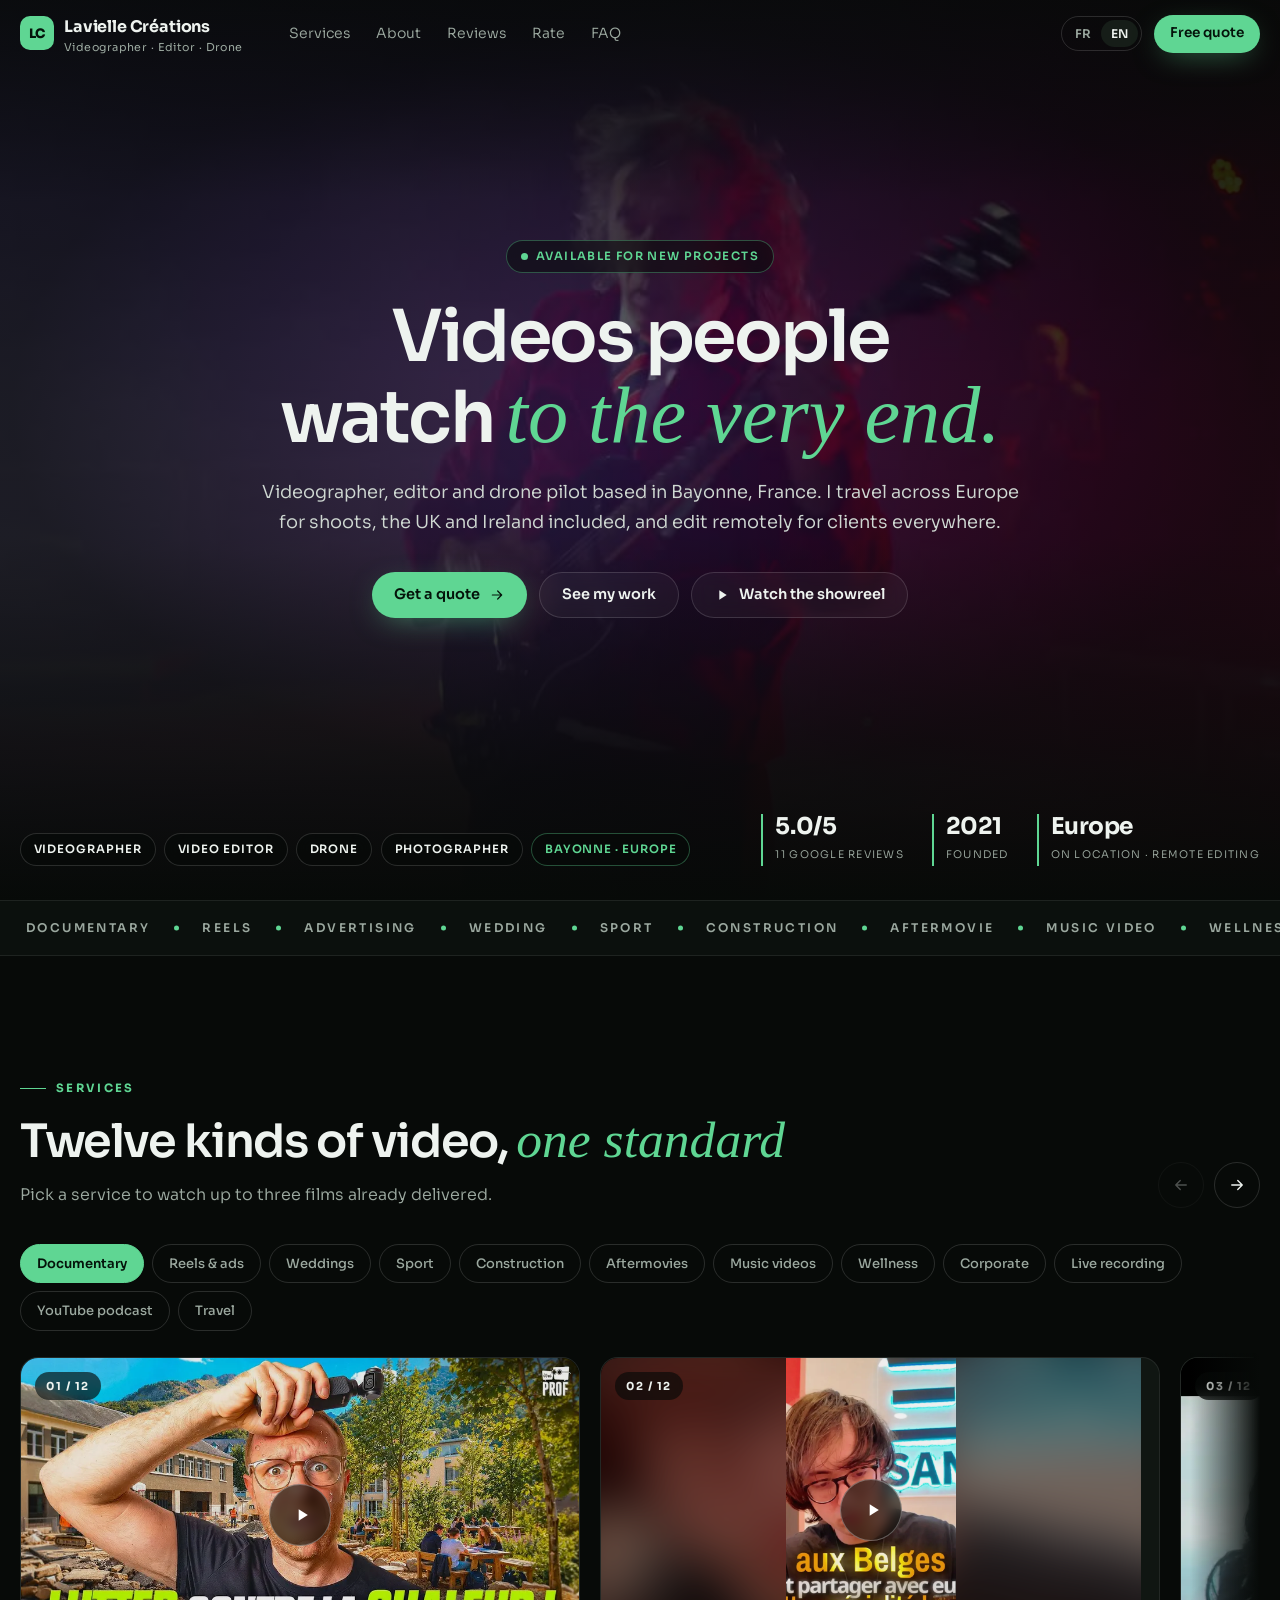
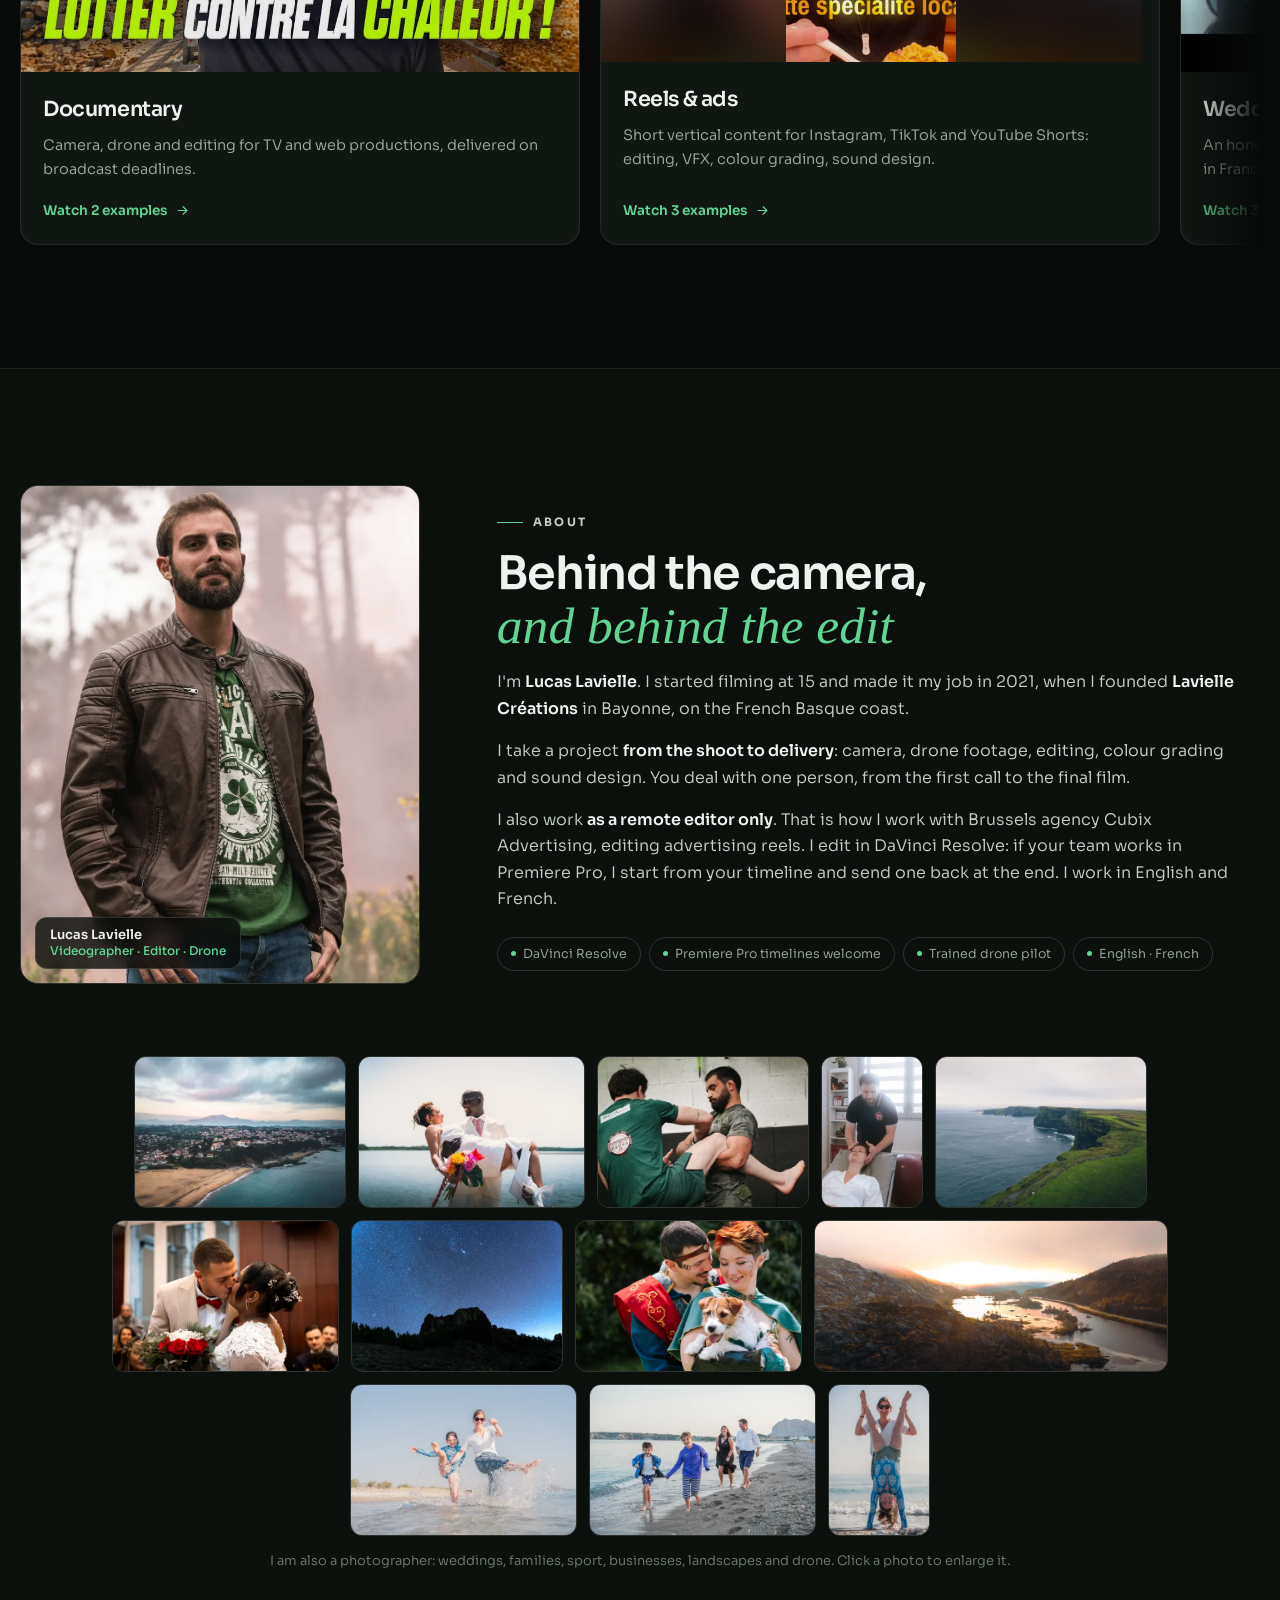
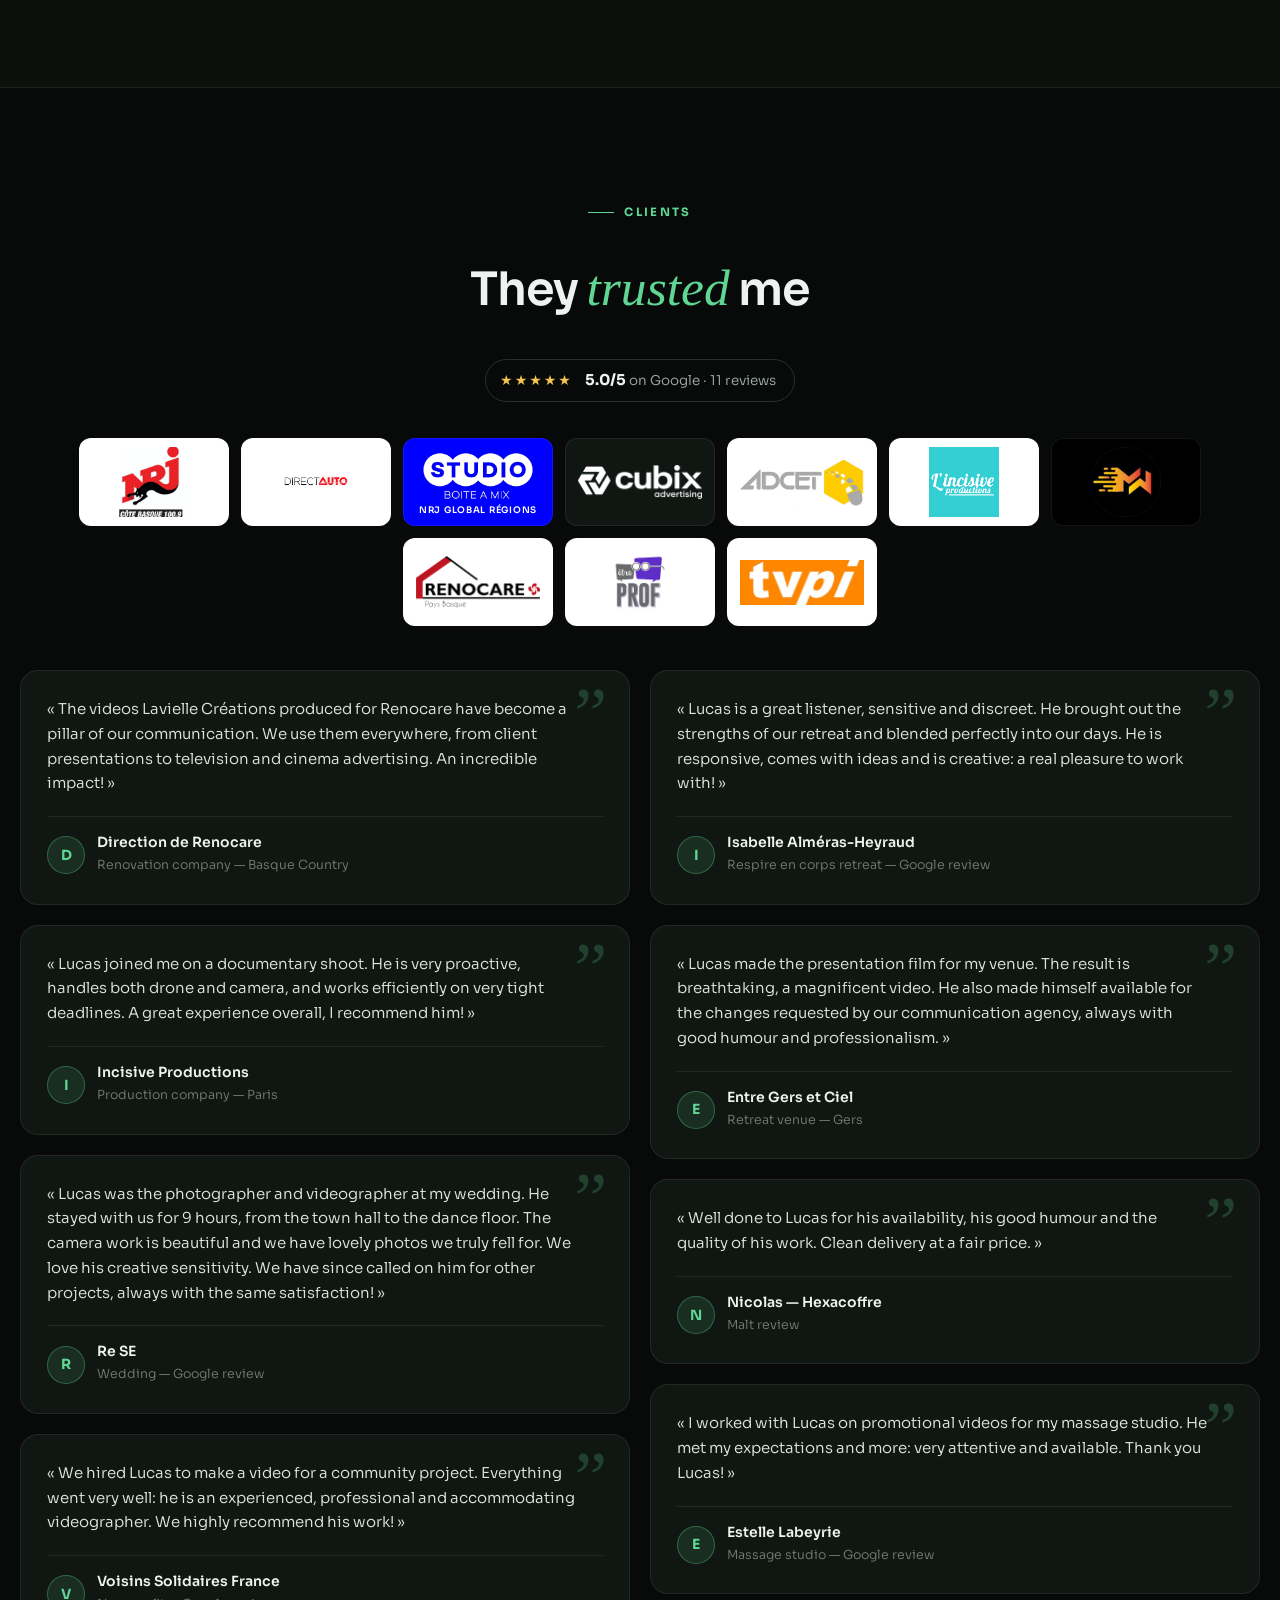
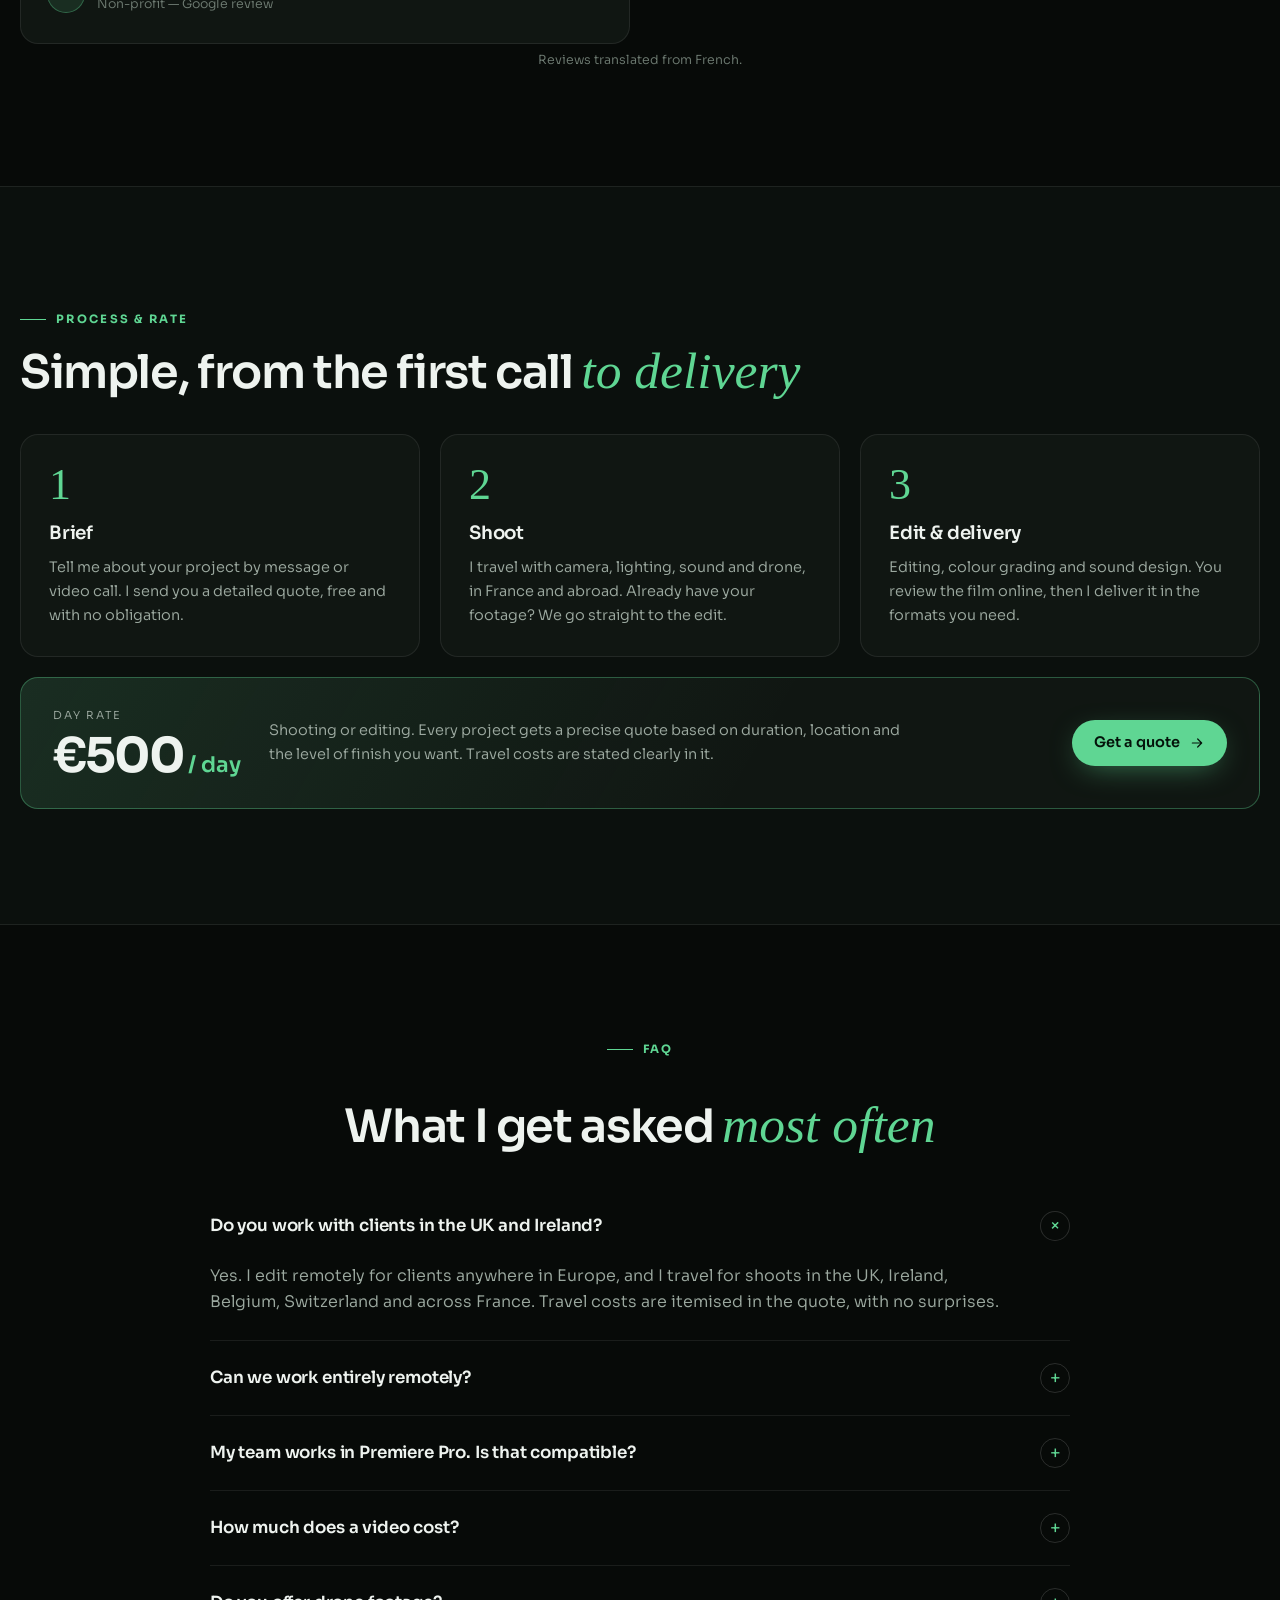
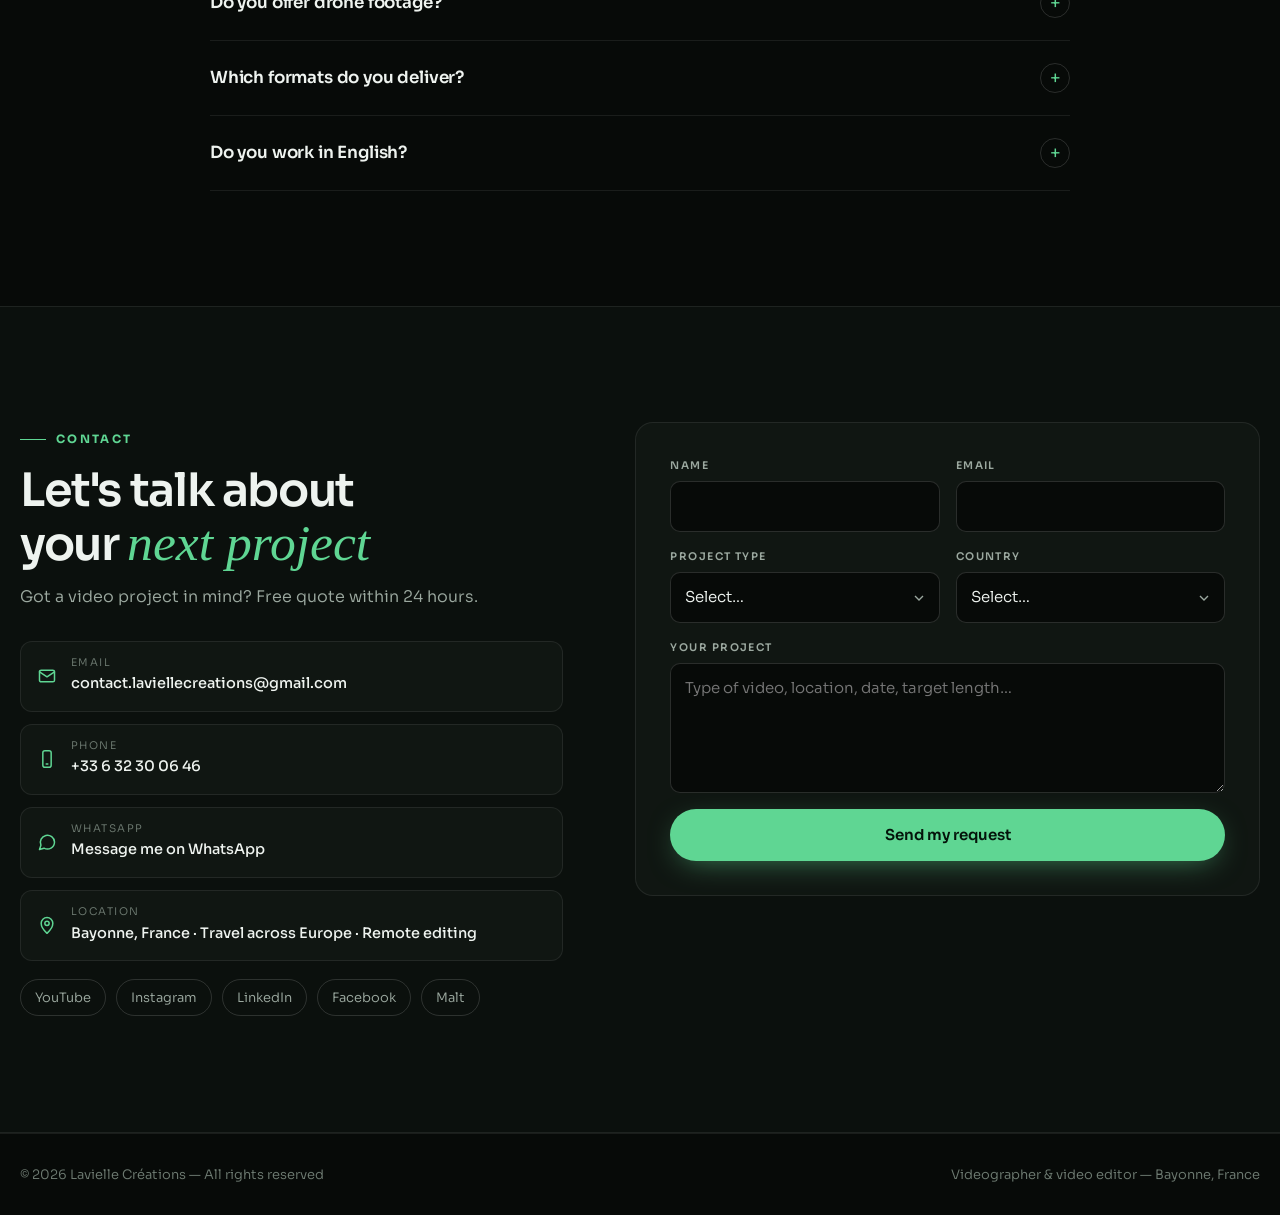
==== commit 14470d09: "Carrousel recentré, onglets sans coupure, galerie et références mises à jour Co-Authored-By: Claude " ====
--- a/en/index.html
+++ b/en/index.html
@@ -66,8 +66,7 @@
       <div class="car-nav"><button class="arrow" type="button" data-car="prev" aria-label="Previous service"><svg viewBox="0 0 24 24" fill="none" stroke="currentColor" stroke-width="1.8" stroke-linecap="round" stroke-linejoin="round"><path d="M19 12H5M11 6l-6 6 6 6"/></svg></button><button class="arrow" type="button" data-car="next" aria-label="Next service"><svg viewBox="0 0 24 24" fill="none" stroke="currentColor" stroke-width="1.8" stroke-linecap="round" stroke-linejoin="round"><path d="M5 12h14M13 6l6 6-6 6"/></svg></button></div>
     </div>
     <div class="tabs"><button class="tab on" type="button">Documentary</button><button class="tab" type="button">Reels &amp; ads</button><button class="tab" type="button">Weddings</button><button class="tab" type="button">Sport</button><button class="tab" type="button">Construction</button><button class="tab" type="button">Aftermovies</button><button class="tab" type="button">Music videos</button><button class="tab" type="button">Wellness</button><button class="tab" type="button">Corporate</button><button class="tab" type="button">Live recording</button><button class="tab" type="button">YouTube podcast</button><button class="tab" type="button">Travel</button></div>
-  </div>
-  <div class="car"><div class="car-track">
+    <div class="car"><div class="car-track">
       <button class="card" type="button" aria-label="Documentary — Watch 2 examples">
         <div class="card-media"><img src="../assets/img/yt/IiLLBtGc7aU.webp" alt="Documentary — ÊtreProf — Heatwave at school" width="960" height="540"><span class="card-num">01 / 12</span><span class="play"><svg viewBox="0 0 24 24"><path d="M8 5v14l11-7z"/></svg></span></div>
         <div class="card-body"><h3>Documentary</h3><p>Camera, drone and editing for TV and web productions, delivered on broadcast deadlines.</p><span class="card-more">Watch 2 examples <svg viewBox="0 0 24 24" fill="none" stroke="currentColor" stroke-width="1.8" stroke-linecap="round" stroke-linejoin="round"><path d="M5 12h14M13 6l6 6-6 6"/></svg></span></div>
@@ -75,37 +74,38 @@
         <div class="card-media v"><span class="blur" style="background-image:url(../assets/img/yt/IAWtHu4Qjdk_v.webp)"></span><img src="../assets/img/yt/IAWtHu4Qjdk_v.webp" alt="Reels &amp; ads — Sanku — Brussels" width="960" height="540"><span class="card-num">02 / 12</span><span class="play"><svg viewBox="0 0 24 24"><path d="M8 5v14l11-7z"/></svg></span></div>
         <div class="card-body"><h3>Reels &amp; ads</h3><p>Short vertical content for Instagram, TikTok and YouTube Shorts: editing, VFX, colour grading, sound design.</p><span class="card-more">Watch 3 examples <svg viewBox="0 0 24 24" fill="none" stroke="currentColor" stroke-width="1.8" stroke-linecap="round" stroke-linejoin="round"><path d="M5 12h14M13 6l6 6-6 6"/></svg></span></div>
       </button><button class="card" type="button" aria-label="Weddings — Watch 3 examples">
-        <div class="card-media"><img src="../assets/img/yt/fgQFr3f3DG8.webp" alt="Weddings — Rizlaine &amp; Fabrice" width="960" height="540" loading="lazy"><span class="card-num">03 / 12</span><span class="play"><svg viewBox="0 0 24 24"><path d="M8 5v14l11-7z"/></svg></span></div>
+        <div class="card-media"><img src="../assets/img/yt/fgQFr3f3DG8.webp" alt="Weddings — Rizlaine &amp; Fabrice" width="960" height="540"><span class="card-num">03 / 12</span><span class="play"><svg viewBox="0 0 24 24"><path d="M8 5v14l11-7z"/></svg></span></div>
         <div class="card-body"><h3>Weddings</h3><p>An honest, unobtrusive wedding film, from the ceremony to the party, in France or abroad.</p><span class="card-more">Watch 3 examples <svg viewBox="0 0 24 24" fill="none" stroke="currentColor" stroke-width="1.8" stroke-linecap="round" stroke-linejoin="round"><path d="M5 12h14M13 6l6 6-6 6"/></svg></span></div>
       </button><button class="card" type="button" aria-label="Sport — Watch 1 example">
-        <div class="card-media"><img src="../assets/img/yt/iXJTYCub58c.webp" alt="Sport — Benoît Saint-Denis — UFC 315 fight camp" width="960" height="540" loading="lazy"><span class="card-num">04 / 12</span><span class="play"><svg viewBox="0 0 24 24"><path d="M8 5v14l11-7z"/></svg></span></div>
+        <div class="card-media"><img src="../assets/img/yt/iXJTYCub58c.webp" alt="Sport — Benoît Saint-Denis — UFC 315 fight camp" width="960" height="540"><span class="card-num">04 / 12</span><span class="play"><svg viewBox="0 0 24 24"><path d="M8 5v14l11-7z"/></svg></span></div>
         <div class="card-body"><h3>Sport</h3><p>Training camps, competitions and athlete portraits, filmed right where the effort happens.</p><span class="card-more">Watch 1 example <svg viewBox="0 0 24 24" fill="none" stroke="currentColor" stroke-width="1.8" stroke-linecap="round" stroke-linejoin="round"><path d="M5 12h14M13 6l6 6-6 6"/></svg></span></div>
       </button><button class="card" type="button" aria-label="Construction — Watch 3 examples">
-        <div class="card-media"><img src="../assets/img/yt/kmEgmRh9gn8.webp" alt="Construction — Renocare — TV commercial aired on TVPI" width="960" height="540" loading="lazy"><span class="card-num">05 / 12</span><span class="play"><svg viewBox="0 0 24 24"><path d="M8 5v14l11-7z"/></svg></span></div>
+        <div class="card-media"><img src="../assets/img/yt/kmEgmRh9gn8.webp" alt="Construction — Renocare — TV commercial aired on TVPI" width="960" height="540"><span class="card-num">05 / 12</span><span class="play"><svg viewBox="0 0 24 24"><path d="M8 5v14l11-7z"/></svg></span></div>
         <div class="card-body"><h3>Construction</h3><p>Building sites, renovation and solar: films that show the craft, all the way to TV commercials.</p><span class="card-more">Watch 3 examples <svg viewBox="0 0 24 24" fill="none" stroke="currentColor" stroke-width="1.8" stroke-linecap="round" stroke-linejoin="round"><path d="M5 12h14M13 6l6 6-6 6"/></svg></span></div>
       </button><button class="card" type="button" aria-label="Aftermovies — Watch 3 examples">
-        <div class="card-media"><img src="../assets/img/yt/gBNsC4cfLQ8.webp" alt="Aftermovies — Deluxe — Nocturnes d&#x27;Anglet" width="960" height="540" loading="lazy"><span class="card-num">06 / 12</span><span class="play"><svg viewBox="0 0 24 24"><path d="M8 5v14l11-7z"/></svg></span></div>
+        <div class="card-media"><img src="../assets/img/yt/gBNsC4cfLQ8.webp" alt="Aftermovies — Deluxe — Nocturnes d&#x27;Anglet" width="960" height="540"><span class="card-num">06 / 12</span><span class="play"><svg viewBox="0 0 24 24"><path d="M8 5v14l11-7z"/></svg></span></div>
         <div class="card-body"><h3>Aftermovies</h3><p>Concerts, festivals and parties: the energy of the event in a few minutes.</p><span class="card-more">Watch 3 examples <svg viewBox="0 0 24 24" fill="none" stroke="currentColor" stroke-width="1.8" stroke-linecap="round" stroke-linejoin="round"><path d="M5 12h14M13 6l6 6-6 6"/></svg></span></div>
       </button><button class="card" type="button" aria-label="Music videos — Watch 2 examples">
-        <div class="card-media"><img src="../assets/img/yt/pNeLNSUlUZ4.webp" alt="Music videos — Yove — Carpe Diem (official video)" width="960" height="540" loading="lazy"><span class="card-num">07 / 12</span><span class="play"><svg viewBox="0 0 24 24"><path d="M8 5v14l11-7z"/></svg></span></div>
+        <div class="card-media"><img src="../assets/img/yt/pNeLNSUlUZ4.webp" alt="Music videos — Yove — Carpe Diem (official video)" width="960" height="540"><span class="card-num">07 / 12</span><span class="play"><svg viewBox="0 0 24 24"><path d="M8 5v14l11-7z"/></svg></span></div>
         <div class="card-body"><h3>Music videos</h3><p>Music videos shot and cut to the beat of the track, from the idea to release.</p><span class="card-more">Watch 2 examples <svg viewBox="0 0 24 24" fill="none" stroke="currentColor" stroke-width="1.8" stroke-linecap="round" stroke-linejoin="round"><path d="M5 12h14M13 6l6 6-6 6"/></svg></span></div>
       </button><button class="card" type="button" aria-label="Wellness — Watch 3 examples">
-        <div class="card-media"><img src="../assets/img/yt/bt_tE3ZIanQ.webp" alt="Wellness — EMAF — Wellness massage in Hossegor" width="960" height="540" loading="lazy"><span class="card-num">08 / 12</span><span class="play"><svg viewBox="0 0 24 24"><path d="M8 5v14l11-7z"/></svg></span></div>
+        <div class="card-media"><img src="../assets/img/yt/bt_tE3ZIanQ.webp" alt="Wellness — EMAF — Wellness massage in Hossegor" width="960" height="540"><span class="card-num">08 / 12</span><span class="play"><svg viewBox="0 0 24 24"><path d="M8 5v14l11-7z"/></svg></span></div>
         <div class="card-body"><h3>Wellness</h3><p>Massage, rituals and spas: soft, polished images that make people want to book.</p><span class="card-more">Watch 3 examples <svg viewBox="0 0 24 24" fill="none" stroke="currentColor" stroke-width="1.8" stroke-linecap="round" stroke-linejoin="round"><path d="M5 12h14M13 6l6 6-6 6"/></svg></span></div>
       </button><button class="card" type="button" aria-label="Corporate — Watch 3 examples">
-        <div class="card-media"><img src="../assets/img/yt/PnNO2nT-nXQ.webp" alt="Corporate — Voisins Solidaires — Anglet" width="960" height="540" loading="lazy"><span class="card-num">09 / 12</span><span class="play"><svg viewBox="0 0 24 24"><path d="M8 5v14l11-7z"/></svg></span></div>
+        <div class="card-media"><img src="../assets/img/yt/PnNO2nT-nXQ.webp" alt="Corporate — Voisins Solidaires — Anglet" width="960" height="540"><span class="card-num">09 / 12</span><span class="play"><svg viewBox="0 0 24 24"><path d="M8 5v14l11-7z"/></svg></span></div>
         <div class="card-body"><h3>Corporate</h3><p>Company films, non-profits and conferences: your message, clear and well shot.</p><span class="card-more">Watch 3 examples <svg viewBox="0 0 24 24" fill="none" stroke="currentColor" stroke-width="1.8" stroke-linecap="round" stroke-linejoin="round"><path d="M5 12h14M13 6l6 6-6 6"/></svg></span></div>
       </button><button class="card" type="button" aria-label="Live recording — Watch 2 examples">
-        <div class="card-media"><img src="../assets/img/yt/pCkKE7ofYvc.webp" alt="Live recording — L&#x27;Or Danse 2026" width="960" height="540" loading="lazy"><span class="card-num">10 / 12</span><span class="play"><svg viewBox="0 0 24 24"><path d="M8 5v14l11-7z"/></svg></span></div>
+        <div class="card-media"><img src="../assets/img/yt/pCkKE7ofYvc.webp" alt="Live recording — L&#x27;Or Danse 2026" width="960" height="540"><span class="card-num">10 / 12</span><span class="play"><svg viewBox="0 0 24 24"><path d="M8 5v14l11-7z"/></svg></span></div>
         <div class="card-body"><h3>Live recording</h3><p>Shows, galas and ceremonies filmed with several cameras, edited and ready to share.</p><span class="card-more">Watch 2 examples <svg viewBox="0 0 24 24" fill="none" stroke="currentColor" stroke-width="1.8" stroke-linecap="round" stroke-linejoin="round"><path d="M5 12h14M13 6l6 6-6 6"/></svg></span></div>
       </button><button class="card" type="button" aria-label="YouTube podcast — Watch 2 examples">
-        <div class="card-media"><img src="../assets/img/yt/fcJmn0Q9buA.webp" alt="YouTube podcast — #Résilience ep. 2 — with Lionel Dasylva" width="960" height="540" loading="lazy"><span class="card-num">11 / 12</span><span class="play"><svg viewBox="0 0 24 24"><path d="M8 5v14l11-7z"/></svg></span></div>
+        <div class="card-media"><img src="../assets/img/yt/fcJmn0Q9buA.webp" alt="YouTube podcast — #Résilience ep. 2 — with Lionel Dasylva" width="960" height="540"><span class="card-num">11 / 12</span><span class="play"><svg viewBox="0 0 24 24"><path d="M8 5v14l11-7z"/></svg></span></div>
         <div class="card-body"><h3>YouTube podcast</h3><p>Podcasts and interviews filmed with several cameras, with clean sound and an edit ready for YouTube.</p><span class="card-more">Watch 2 examples <svg viewBox="0 0 24 24" fill="none" stroke="currentColor" stroke-width="1.8" stroke-linecap="round" stroke-linejoin="round"><path d="M5 12h14M13 6l6 6-6 6"/></svg></span></div>
       </button><button class="card" type="button" aria-label="Travel — Watch 3 examples">
-        <div class="card-media"><img src="../assets/img/yt/z3UUesg_ypg.webp" alt="Travel — Ireland — Nature" width="960" height="540" loading="lazy"><span class="card-num">12 / 12</span><span class="play"><svg viewBox="0 0 24 24"><path d="M8 5v14l11-7z"/></svg></span></div>
+        <div class="card-media"><img src="../assets/img/yt/z3UUesg_ypg.webp" alt="Travel — Ireland — Nature" width="960" height="540"><span class="card-num">12 / 12</span><span class="play"><svg viewBox="0 0 24 24"><path d="M8 5v14l11-7z"/></svg></span></div>
         <div class="card-body"><h3>Travel</h3><p>Destination films for tourism: landscapes, drone and atmosphere, from Ireland to the Canaries.</p><span class="card-more">Watch 3 examples <svg viewBox="0 0 24 24" fill="none" stroke="currentColor" stroke-width="1.8" stroke-linecap="round" stroke-linejoin="round"><path d="M5 12h14M13 6l6 6-6 6"/></svg></span></div>
       </button>
-  </div></div>
+    </div></div>
+  </div>
 </section>
 
 <section id="a-propos" class="alt">
--- a/assets/css/style.css
+++ b/assets/css/style.css
@@ -89,13 +89,16 @@
 .lead{color:var(--muted);max-width:62ch;margin-top:14px}
 
 /* Carrousel des prestations */
-.tabs{display:flex;gap:8px;overflow-x:auto;scrollbar-width:none;margin-bottom:22px;padding-bottom:2px}
+.tabs{display:flex;flex-wrap:wrap;gap:8px;margin-bottom:22px}
 .tabs::-webkit-scrollbar{display:none}
 .tab{flex:none;border:1px solid var(--line2);border-radius:999px;padding:8px 16px;font-size:13px;font-weight:500;color:var(--muted);transition:.2s}
 .tab:hover{color:var(--text);border-color:var(--accent-line)}
 .tab.on{background:var(--accent);border-color:var(--accent);color:var(--accent-ink);font-weight:600}
 .car{position:relative}
-.car-track{display:flex;gap:20px;overflow-x:auto;scroll-snap-type:x mandatory;scrollbar-width:none;padding:4px max(20px,calc((100vw - var(--wrap))/2)) 8px;scroll-padding-inline:max(20px,calc((100vw - var(--wrap))/2))}
+/* fondu à droite : indique qu'il reste des cartes à faire défiler */
+.car::after{content:"";position:absolute;top:0;right:0;bottom:8px;width:70px;pointer-events:none;background:linear-gradient(90deg,transparent,var(--bg));opacity:1;transition:opacity .3s}
+.car.end::after{opacity:0}
+.car-track{display:flex;gap:20px;overflow-x:auto;scroll-snap-type:x mandatory;scrollbar-width:none;padding:4px 0 8px;border-radius:var(--radius)}
 .car-track::-webkit-scrollbar{display:none}
 .card{flex:none;width:min(560px,82vw);scroll-snap-align:start;background:var(--surface);border:1px solid var(--line);border-radius:var(--radius);overflow:hidden;text-align:left;display:flex;flex-direction:column;transition:border-color .25s,transform .25s}
 .card:hover{border-color:var(--accent-line);transform:translateY(-3px)}
@@ -268,6 +271,8 @@
   .gallery{gap:8px}.gallery img{height:104px}
   .client{width:calc(33.33% - 8px);height:76px;font-size:12.5px}
   .head .car-nav{display:none}
+  .tabs{flex-wrap:nowrap;overflow-x:auto;scrollbar-width:none;position:relative;margin-inline:-20px;padding-inline:20px;scroll-padding-inline:20px}
+  .car::after{width:28px}
   .thumb{min-width:150px}
   .faq details p{padding-right:0}
 }
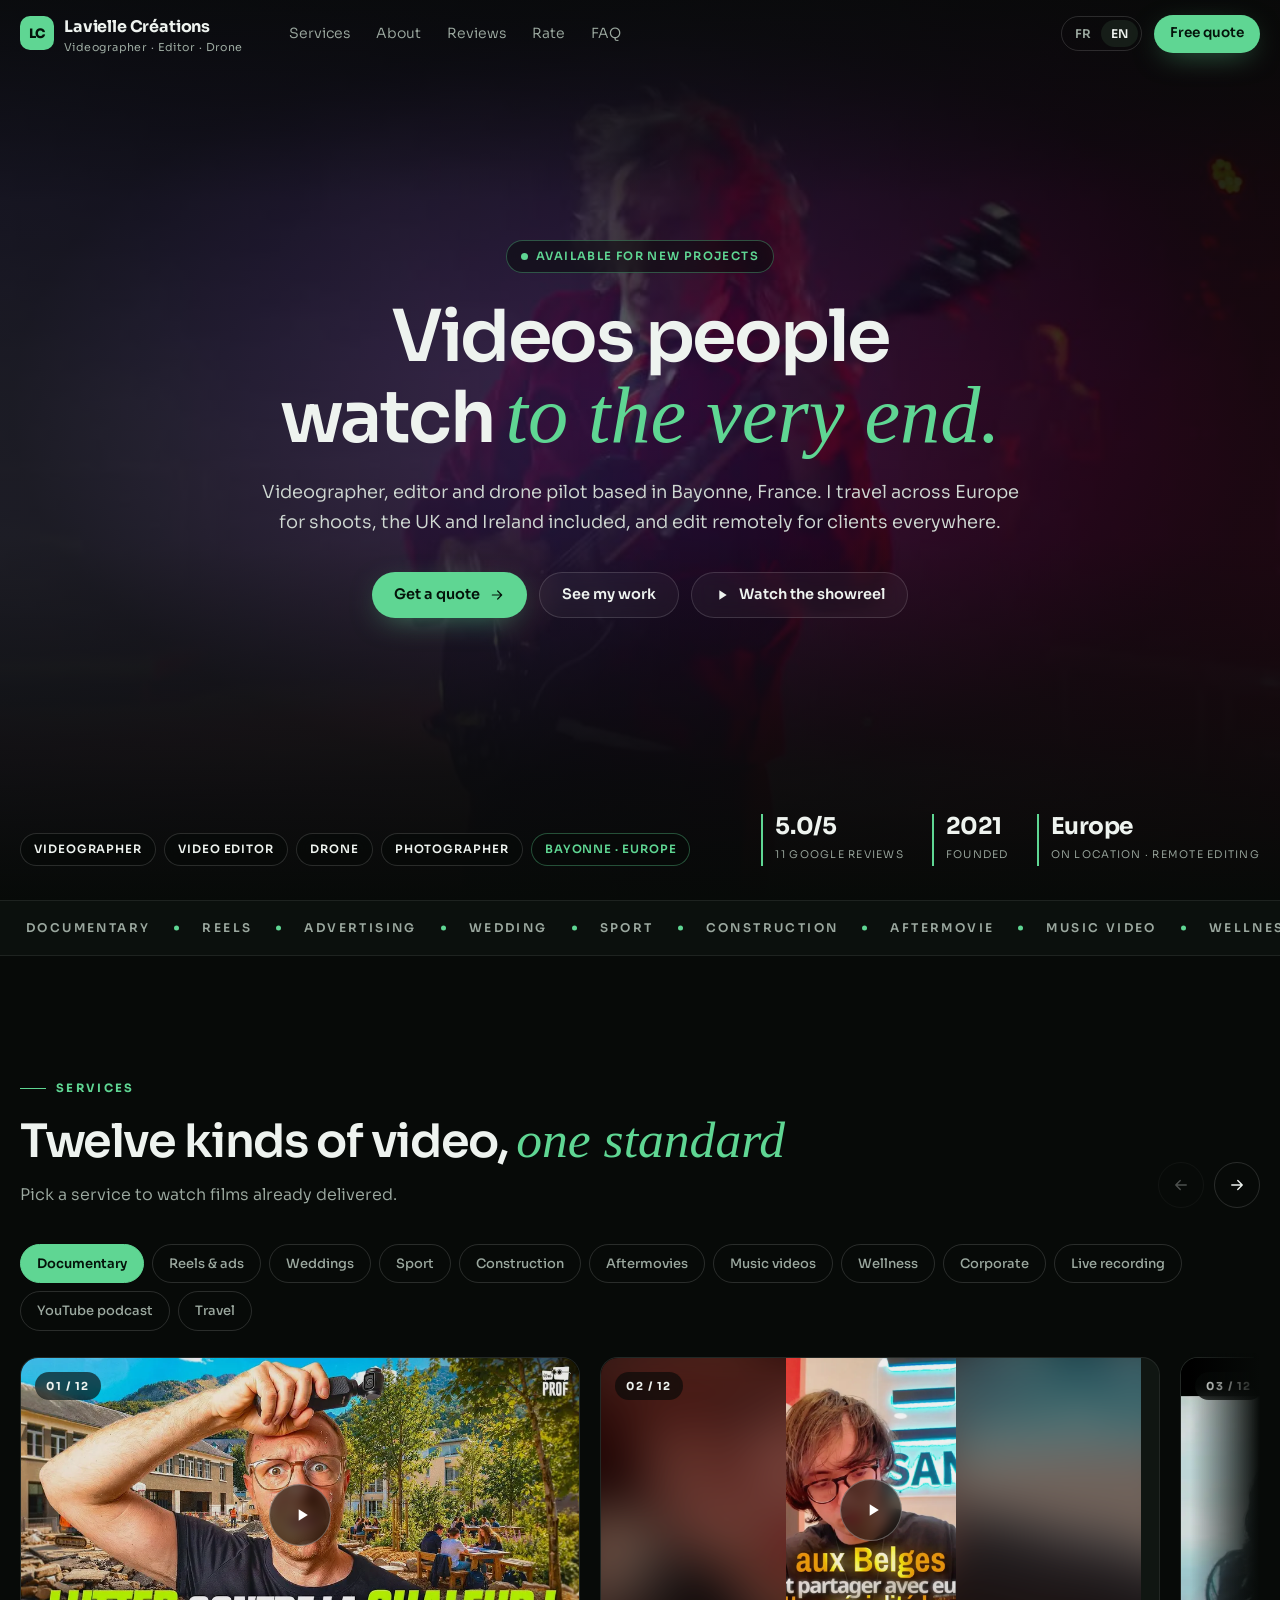
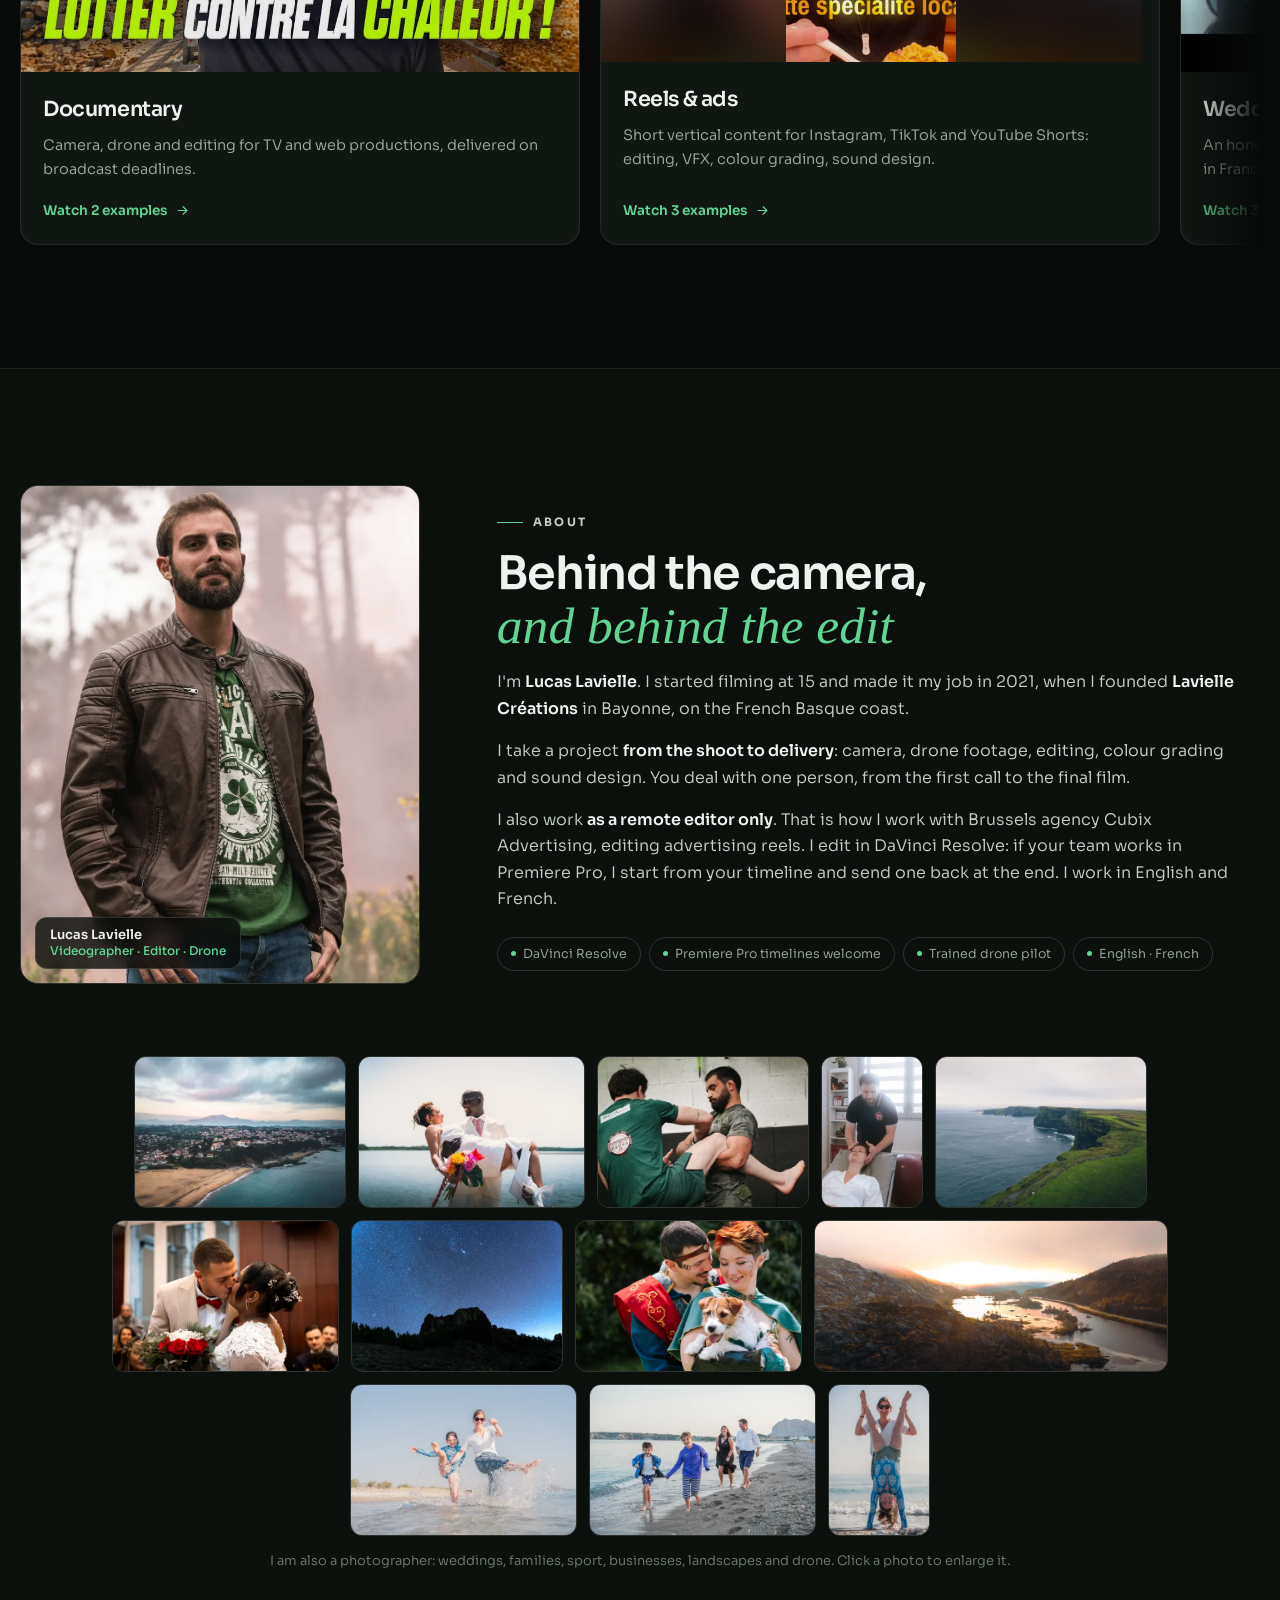
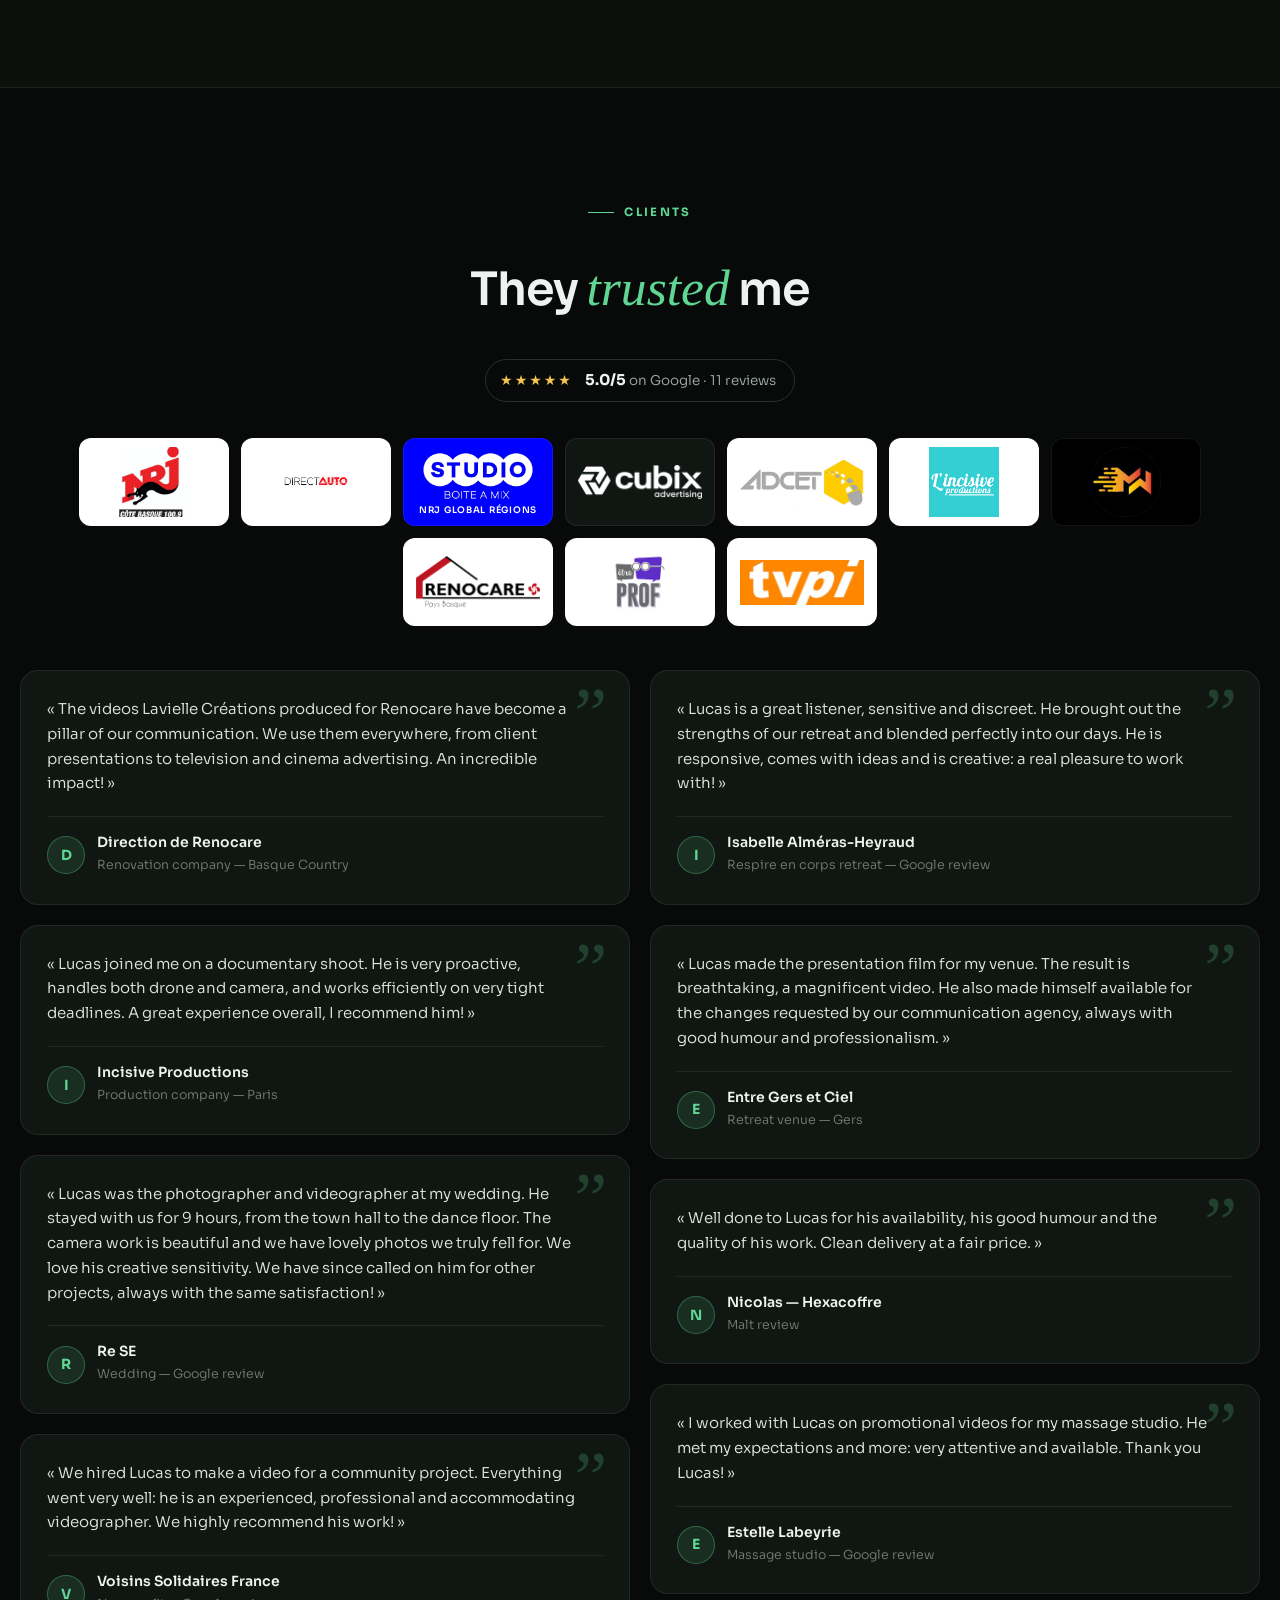
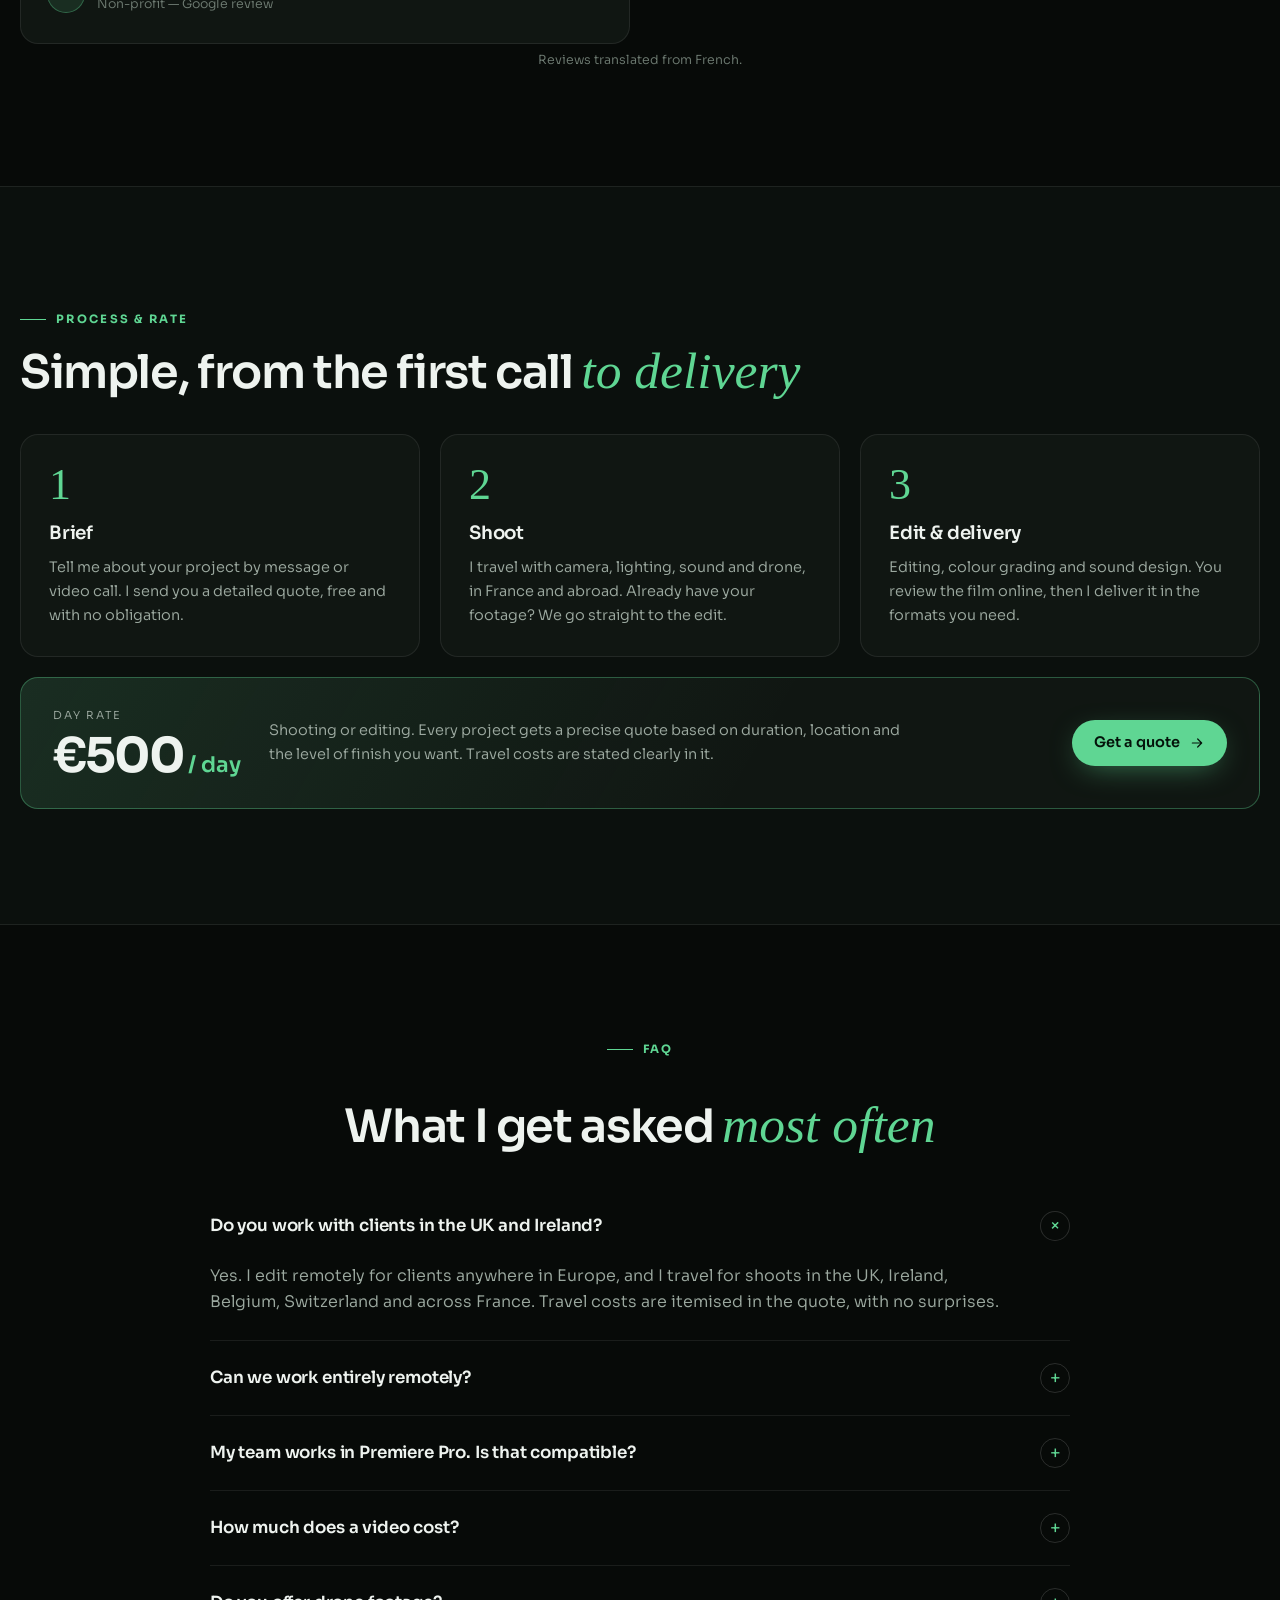
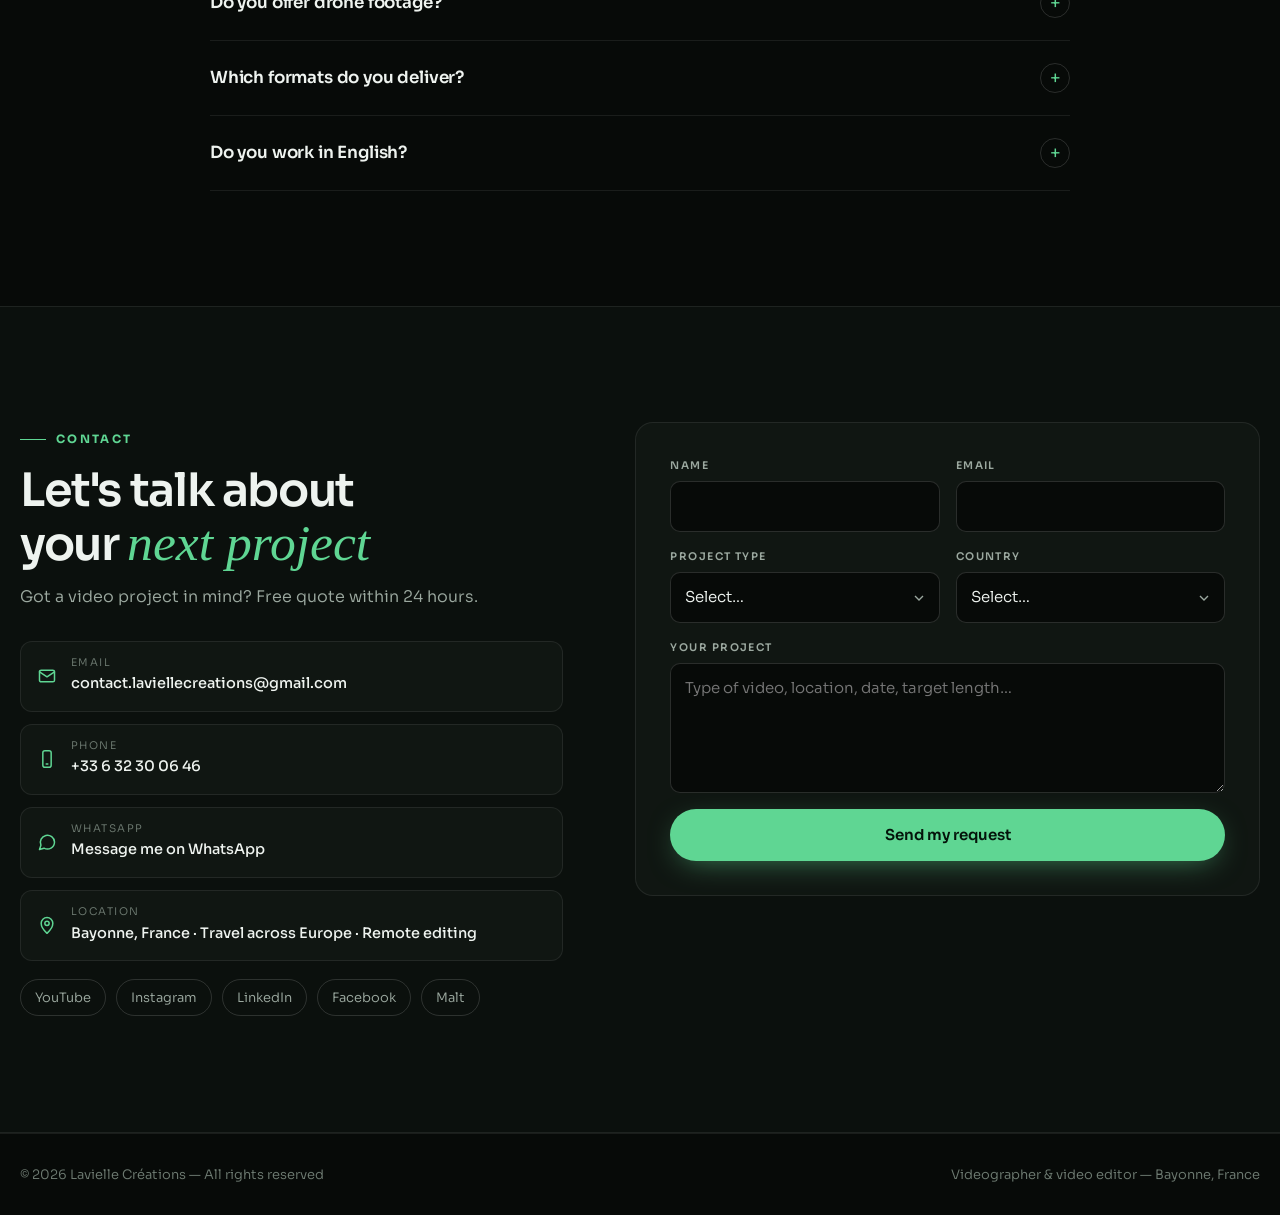
==== commit 0fd1b2dd: "Voyage : Ténérife remise en 4e exemple Co-Authored-By: Claude Fable 5.2 <noreply@anthropic.com>" ====
--- a/en/index.html
+++ b/en/index.html
@@ -22,7 +22,7 @@
 <link rel="preload" href="../assets/fonts/Sora-latin.woff2" as="font" type="font/woff2" crossorigin>
 <link rel="stylesheet" href="../assets/fonts/fonts.css">
 <link rel="stylesheet" href="../assets/css/style.css">
-<script type="application/ld+json">[{"@context": "https://schema.org", "@type": "ProfessionalService", "@id": "https://www.lavielle-creations.com/#business", "name": "Lavielle Créations", "description": "Freelance videographer, video editor, photographer and drone pilot based in Bayonne, France. Shoots in France, Belgium and Switzerland, remote video editing for clients in the UK, Ireland and Europe.", "url": "https://www.lavielle-creations.com/en/", "image": "https://www.lavielle-creations.com/assets/img/og-lucas.jpg", "telephone": "+33632300646", "priceRange": "€€", "founder": {"@type": "Person", "name": "Lucas Lavielle", "jobTitle": "Videographer, video editor and drone pilot"}, "address": {"@type": "PostalAddress", "addressLocality": "Bayonne", "postalCode": "64100", "addressRegion": "Nouvelle-Aquitaine", "addressCountry": "FR"}, "areaServed": [{"@type": "Country", "name": "France"}, {"@type": "Country", "name": "Belgium"}, {"@type": "Country", "name": "Switzerland"}, {"@type": "Country", "name": "Ireland"}, {"@type": "Country", "name": "United Kingdom"}], "knowsLanguage": ["fr", "en"], "sameAs": ["https://youtube.com/@lucaslvle-laviellecreations", "https://instagram.com/lucas_lvle/", "https://linkedin.com/in/lucas-lavielle777/", "https://facebook.com/LucasLavielle", "https://www.malt.fr/profile/lucaslavielle"], "hasOfferCatalog": {"@type": "OfferCatalog", "name": "Services", "itemListElement": [{"@type": "Offer", "itemOffered": {"@type": "Service", "name": "Documentary", "description": "Camera, drone and editing for TV and web productions, delivered on broadcast deadlines."}}, {"@type": "Offer", "itemOffered": {"@type": "Service", "name": "Reels & ads", "description": "Short vertical content for Instagram, TikTok and YouTube Shorts: editing, VFX, colour grading, sound design."}}, {"@type": "Offer", "itemOffered": {"@type": "Service", "name": "Weddings", "description": "An honest, unobtrusive wedding film, from the ceremony to the party, in France or abroad."}}, {"@type": "Offer", "itemOffered": {"@type": "Service", "name": "Sport", "description": "Training camps, competitions and athlete portraits, filmed right where the effort happens."}}, {"@type": "Offer", "itemOffered": {"@type": "Service", "name": "Construction", "description": "Building sites, renovation and solar: films that show the craft, all the way to TV commercials."}}, {"@type": "Offer", "itemOffered": {"@type": "Service", "name": "Aftermovies", "description": "Concerts, festivals and parties: the energy of the event in a few minutes."}}, {"@type": "Offer", "itemOffered": {"@type": "Service", "name": "Music videos", "description": "Music videos shot and cut to the beat of the track, from the idea to release."}}, {"@type": "Offer", "itemOffered": {"@type": "Service", "name": "Wellness", "description": "Massage, rituals and spas: soft, polished images that make people want to book."}}, {"@type": "Offer", "itemOffered": {"@type": "Service", "name": "Corporate", "description": "Company films, non-profits and conferences: your message, clear and well shot."}}, {"@type": "Offer", "itemOffered": {"@type": "Service", "name": "Live recording", "description": "Shows, galas and ceremonies filmed with several cameras, edited and ready to share."}}, {"@type": "Offer", "itemOffered": {"@type": "Service", "name": "YouTube podcast", "description": "Podcasts and interviews filmed with several cameras, with clean sound and an edit ready for YouTube."}}, {"@type": "Offer", "itemOffered": {"@type": "Service", "name": "Travel", "description": "Destination films for tourism: landscapes, drone and atmosphere, from Ireland to the Canaries."}}]}, "email": "contact.laviellecreations@gmail.com"}, {"@context": "https://schema.org", "@type": "FAQPage", "mainEntity": [{"@type": "Question", "name": "Do you work with clients in the UK and Ireland?", "acceptedAnswer": {"@type": "Answer", "text": "Yes. I edit remotely for clients anywhere in Europe, and I travel for shoots in the UK, Ireland, Belgium, Switzerland and across France. Travel costs are itemised in the quote, with no surprises."}}, {"@type": "Question", "name": "Can we work entirely remotely?", "acceptedAnswer": {"@type": "Answer", "text": "Yes. You send me your footage through a transfer link, I handle the editing, colour grading and sound design, and you review each version online. This is how I work with agencies and brands in France and Belgium."}}, {"@type": "Question", "name": "My team works in Premiere Pro. Is that compatible?", "acceptedAnswer": {"@type": "Answer", "text": "Yes. I edit in DaVinci Resolve, but I can start from your Premiere Pro timeline and send a Premiere timeline back at the end. You keep control of the project in your own software."}}, {"@type": "Question", "name": "How much does a video cost?", "acceptedAnswer": {"@type": "Answer", "text": "My base rate is €500 per day, for shooting or editing. The final price depends on the number of days, the location and the level of finish. You receive a free, detailed quote before committing to anything."}}, {"@type": "Question", "name": "Do you offer drone footage?", "acceptedAnswer": {"@type": "Answer", "text": "Yes. I am a trained drone pilot (Drone Up Academy) and I fly in line with current regulations. Drone footage can be added to any service."}}, {"@type": "Question", "name": "Which formats do you deliver?", "acceptedAnswer": {"@type": "Answer", "text": "The formats that suit where the film will be shown: horizontal for web and TV, vertical for Instagram, TikTok and YouTube Shorts, square if needed. We agree on formats when preparing the quote."}}, {"@type": "Question", "name": "Do you work in English?", "acceptedAnswer": {"@type": "Answer", "text": "Yes. The whole project can run in English, from our first exchanges to the shoot and the subtitles."}}]}]</script>
+<script type="application/ld+json">[{"@context": "https://schema.org", "@type": "ProfessionalService", "@id": "https://www.lavielle-creations.com/#business", "name": "Lavielle Créations", "description": "Freelance videographer, video editor, photographer and drone pilot based in Bayonne, France. Shoots in France, Belgium and Switzerland, remote video editing for clients in the UK, Ireland and Europe.", "url": "https://www.lavielle-creations.com/en/", "image": "https://www.lavielle-creations.com/assets/img/og-lucas.jpg", "telephone": "+33632300646", "priceRange": "€€", "founder": {"@type": "Person", "name": "Lucas Lavielle", "jobTitle": "Videographer, video editor and drone pilot"}, "address": {"@type": "PostalAddress", "addressLocality": "Bayonne", "postalCode": "64100", "addressRegion": "Nouvelle-Aquitaine", "addressCountry": "FR"}, "areaServed": [{"@type": "Country", "name": "France"}, {"@type": "Country", "name": "Belgium"}, {"@type": "Country", "name": "Switzerland"}, {"@type": "Country", "name": "Ireland"}, {"@type": "Country", "name": "United Kingdom"}], "knowsLanguage": ["fr", "en"], "sameAs": ["https://youtube.com/@lucaslvle-laviellecreations", "https://instagram.com/lucas_lvle/", "https://linkedin.com/in/lucas-lavielle777/", "https://facebook.com/LucasLavielle", "https://www.malt.fr/profile/lucaslavielle"], "hasOfferCatalog": {"@type": "OfferCatalog", "name": "Services", "itemListElement": [{"@type": "Offer", "itemOffered": {"@type": "Service", "name": "Documentary", "description": "Camera, drone and editing for TV and web productions, delivered on broadcast deadlines."}}, {"@type": "Offer", "itemOffered": {"@type": "Service", "name": "Reels & ads", "description": "Short vertical content for Instagram, TikTok and YouTube Shorts: editing, VFX, colour grading, sound design."}}, {"@type": "Offer", "itemOffered": {"@type": "Service", "name": "Weddings", "description": "An honest, unobtrusive wedding film, from the ceremony to the party, in France or abroad."}}, {"@type": "Offer", "itemOffered": {"@type": "Service", "name": "Sport", "description": "Training camps, competitions and athlete portraits, filmed right where the effort happens."}}, {"@type": "Offer", "itemOffered": {"@type": "Service", "name": "Construction", "description": "Building sites, renovation and solar: films that show the craft, all the way to TV commercials."}}, {"@type": "Offer", "itemOffered": {"@type": "Service", "name": "Aftermovies", "description": "Concerts, festivals and parties: the energy of the event in a few minutes."}}, {"@type": "Offer", "itemOffered": {"@type": "Service", "name": "Music videos", "description": "Music videos shot and cut to the beat of the track, from the idea to release."}}, {"@type": "Offer", "itemOffered": {"@type": "Service", "name": "Wellness", "description": "Massage, rituals and spas: soft, polished images that make people want to book."}}, {"@type": "Offer", "itemOffered": {"@type": "Service", "name": "Corporate", "description": "Company films, non-profits and conferences: your message, clear and well shot."}}, {"@type": "Offer", "itemOffered": {"@type": "Service", "name": "Live recording", "description": "Shows, galas and ceremonies filmed with several cameras, edited and ready to share."}}, {"@type": "Offer", "itemOffered": {"@type": "Service", "name": "YouTube podcast", "description": "Podcasts and interviews filmed with several cameras, with clean sound and an edit ready for YouTube."}}, {"@type": "Offer", "itemOffered": {"@type": "Service", "name": "Travel", "description": "Destination films for tourism: landscapes, drone and atmosphere, from Ireland to the Moroccan desert."}}]}, "email": "contact.laviellecreations@gmail.com"}, {"@context": "https://schema.org", "@type": "FAQPage", "mainEntity": [{"@type": "Question", "name": "Do you work with clients in the UK and Ireland?", "acceptedAnswer": {"@type": "Answer", "text": "Yes. I edit remotely for clients anywhere in Europe, and I travel for shoots in the UK, Ireland, Belgium, Switzerland and across France. Travel costs are itemised in the quote, with no surprises."}}, {"@type": "Question", "name": "Can we work entirely remotely?", "acceptedAnswer": {"@type": "Answer", "text": "Yes. You send me your footage through a transfer link, I handle the editing, colour grading and sound design, and you review each version online. This is how I work with agencies and brands in France and Belgium."}}, {"@type": "Question", "name": "My team works in Premiere Pro. Is that compatible?", "acceptedAnswer": {"@type": "Answer", "text": "Yes. I edit in DaVinci Resolve, but I can start from your Premiere Pro timeline and send a Premiere timeline back at the end. You keep control of the project in your own software."}}, {"@type": "Question", "name": "How much does a video cost?", "acceptedAnswer": {"@type": "Answer", "text": "My base rate is €500 per day, for shooting or editing. The final price depends on the number of days, the location and the level of finish. You receive a free, detailed quote before committing to anything."}}, {"@type": "Question", "name": "Do you offer drone footage?", "acceptedAnswer": {"@type": "Answer", "text": "Yes. I am a trained drone pilot (Drone Up Academy) and I fly in line with current regulations. Drone footage can be added to any service."}}, {"@type": "Question", "name": "Which formats do you deliver?", "acceptedAnswer": {"@type": "Answer", "text": "The formats that suit where the film will be shown: horizontal for web and TV, vertical for Instagram, TikTok and YouTube Shorts, square if needed. We agree on formats when preparing the quote."}}, {"@type": "Question", "name": "Do you work in English?", "acceptedAnswer": {"@type": "Answer", "text": "Yes. The whole project can run in English, from our first exchanges to the shoot and the subtitles."}}]}]</script>
 </head>
 <body>
 
@@ -62,7 +62,7 @@
 <section id="prestations">
   <div class="wrap">
     <div class="head">
-      <div><p class="eyebrow">Services</p><h2>Twelve kinds of video, <em class="a">one standard</em></h2><p class="lead">Pick a service to watch up to three films already delivered.</p></div>
+      <div><p class="eyebrow">Services</p><h2>Twelve kinds of video, <em class="a">one standard</em></h2><p class="lead">Pick a service to watch films already delivered.</p></div>
       <div class="car-nav"><button class="arrow" type="button" data-car="prev" aria-label="Previous service"><svg viewBox="0 0 24 24" fill="none" stroke="currentColor" stroke-width="1.8" stroke-linecap="round" stroke-linejoin="round"><path d="M19 12H5M11 6l-6 6 6 6"/></svg></button><button class="arrow" type="button" data-car="next" aria-label="Next service"><svg viewBox="0 0 24 24" fill="none" stroke="currentColor" stroke-width="1.8" stroke-linecap="round" stroke-linejoin="round"><path d="M5 12h14M13 6l6 6-6 6"/></svg></button></div>
     </div>
     <div class="tabs"><button class="tab on" type="button">Documentary</button><button class="tab" type="button">Reels &amp; ads</button><button class="tab" type="button">Weddings</button><button class="tab" type="button">Sport</button><button class="tab" type="button">Construction</button><button class="tab" type="button">Aftermovies</button><button class="tab" type="button">Music videos</button><button class="tab" type="button">Wellness</button><button class="tab" type="button">Corporate</button><button class="tab" type="button">Live recording</button><button class="tab" type="button">YouTube podcast</button><button class="tab" type="button">Travel</button></div>
@@ -100,9 +100,9 @@
       </button><button class="card" type="button" aria-label="YouTube podcast — Watch 2 examples">
         <div class="card-media"><img src="../assets/img/yt/fcJmn0Q9buA.webp" alt="YouTube podcast — #Résilience ep. 2 — with Lionel Dasylva" width="960" height="540"><span class="card-num">11 / 12</span><span class="play"><svg viewBox="0 0 24 24"><path d="M8 5v14l11-7z"/></svg></span></div>
         <div class="card-body"><h3>YouTube podcast</h3><p>Podcasts and interviews filmed with several cameras, with clean sound and an edit ready for YouTube.</p><span class="card-more">Watch 2 examples <svg viewBox="0 0 24 24" fill="none" stroke="currentColor" stroke-width="1.8" stroke-linecap="round" stroke-linejoin="round"><path d="M5 12h14M13 6l6 6-6 6"/></svg></span></div>
-      </button><button class="card" type="button" aria-label="Travel — Watch 3 examples">
+      </button><button class="card" type="button" aria-label="Travel — Watch 4 examples">
         <div class="card-media"><img src="../assets/img/yt/z3UUesg_ypg.webp" alt="Travel — Ireland — Nature" width="960" height="540"><span class="card-num">12 / 12</span><span class="play"><svg viewBox="0 0 24 24"><path d="M8 5v14l11-7z"/></svg></span></div>
-        <div class="card-body"><h3>Travel</h3><p>Destination films for tourism: landscapes, drone and atmosphere, from Ireland to the Canaries.</p><span class="card-more">Watch 3 examples <svg viewBox="0 0 24 24" fill="none" stroke="currentColor" stroke-width="1.8" stroke-linecap="round" stroke-linejoin="round"><path d="M5 12h14M13 6l6 6-6 6"/></svg></span></div>
+        <div class="card-body"><h3>Travel</h3><p>Destination films for tourism: landscapes, drone and atmosphere, from Ireland to the Moroccan desert.</p><span class="card-more">Watch 4 examples <svg viewBox="0 0 24 24" fill="none" stroke="currentColor" stroke-width="1.8" stroke-linecap="round" stroke-linejoin="round"><path d="M5 12h14M13 6l6 6-6 6"/></svg></span></div>
       </button>
     </div></div>
   </div>
@@ -217,7 +217,7 @@
   <p></p>
 </div>
 
-<script>window.SITE = {"services": [{"name": "Documentary", "videos": [{"id": "IiLLBtGc7aU", "title": "ÊtreProf — Heatwave at school"}, {"id": "wncFjHu2IcA", "title": "Direct Auto (C8) — Road trip on the Nationale 7", "start": 79}]}, {"name": "Reels & ads", "videos": [{"id": "IAWtHu4Qjdk", "title": "Sanku — Brussels", "vertical": true}, {"id": "jcAZ3-ly45w", "title": "R2 Roosters — Brussels", "vertical": true}, {"id": "SjBXru_pgz8", "title": "Beat — Brussels", "vertical": true}]}, {"name": "Weddings", "videos": [{"id": "fgQFr3f3DG8", "title": "Rizlaine & Fabrice"}, {"id": "IQLVtpC-rLw", "title": "The Dos Santos wedding"}, {"id": "rZWVInGq5Ro", "title": "Josh & Sandra — Château La Belle Époque"}]}, {"name": "Sport", "videos": [{"id": "iXJTYCub58c", "title": "Benoît Saint-Denis — UFC 315 fight camp"}]}, {"name": "Construction", "videos": [{"id": "kmEgmRh9gn8", "title": "Renocare — TV commercial aired on TVPI"}, {"id": "kemirlOEGl4", "title": "Renocare — Façade renovation"}, {"id": "6_PAvlIVEpA", "title": "Dispac Énergies — Solar panel installation"}]}, {"name": "Aftermovies", "videos": [{"id": "gBNsC4cfLQ8", "title": "Deluxe — Nocturnes d'Anglet"}, {"id": "nl_V-krjICE", "title": "NRJ Music Tour — Laàs"}, {"id": "fr1EsR-rxpc", "title": "Superbus — Gujan-Mestras festival"}]}, {"name": "Music videos", "videos": [{"id": "pNeLNSUlUZ4", "title": "Yove — Carpe Diem (official video)"}, {"id": "ZPh8y2uqSco", "title": "Yove feat. Wolfy — Danse (official video)"}]}, {"name": "Wellness", "videos": [{"id": "bt_tE3ZIanQ", "title": "EMAF — Wellness massage in Hossegor"}, {"id": "MsATGnf0Tys", "title": "Marion Lysonyx — The Rose Ritual"}, {"id": "7uwfgMrzDaw", "title": "Luma Bien-être — Bidart"}]}, {"name": "Corporate", "videos": [{"id": "PnNO2nT-nXQ", "title": "Voisins Solidaires — Anglet"}, {"id": "SyECyCkpqu4", "title": "Music for Planet — Biarritz"}, {"id": "oGk4LACdRXg", "title": "ADCET annual conference — Bordeaux"}]}, {"name": "Live recording", "videos": [{"id": "pCkKE7ofYvc", "title": "L'Or Danse 2026"}, {"id": "AMYCyr1W8Sk", "title": "Saint Gabriel communion 2026"}]}, {"name": "YouTube podcast", "videos": [{"id": "fcJmn0Q9buA", "title": "#Résilience ep. 2 — with Lionel Dasylva", "start": 6}, {"id": "cQCHvKnRCls", "title": "#Résilience ep. 3 — with Meganne Boho", "start": 2}]}, {"name": "Travel", "videos": [{"id": "z3UUesg_ypg", "title": "Ireland — Nature"}, {"id": "JzUoNonrrGk", "title": "Rhodes — Cinematic"}, {"id": "JLqZ5UBYZos", "title": "Tenerife — Cinematic"}]}], "showreel": {"id": "xv_cATLoRMc", "title": "Showreel — Lavielle Créations"}, "i18n": {"sending": "Sending…", "sent": "Thank you! Your message is on its way. I will reply within 24 hours.", "error": "Sending failed. Please contact me directly: contact.laviellecreations@gmail.com"}};</script>
+<script>window.SITE = {"services": [{"name": "Documentary", "videos": [{"id": "IiLLBtGc7aU", "title": "ÊtreProf — Heatwave at school"}, {"id": "wncFjHu2IcA", "title": "Direct Auto (C8) — Road trip on the Nationale 7", "start": 79}]}, {"name": "Reels & ads", "videos": [{"id": "IAWtHu4Qjdk", "title": "Sanku — Brussels", "vertical": true}, {"id": "jcAZ3-ly45w", "title": "R2 Roosters — Brussels", "vertical": true}, {"id": "SjBXru_pgz8", "title": "Beat — Brussels", "vertical": true}]}, {"name": "Weddings", "videos": [{"id": "fgQFr3f3DG8", "title": "Rizlaine & Fabrice"}, {"id": "IQLVtpC-rLw", "title": "The Dos Santos wedding"}, {"id": "rZWVInGq5Ro", "title": "Josh & Sandra — Château La Belle Époque"}]}, {"name": "Sport", "videos": [{"id": "iXJTYCub58c", "title": "Benoît Saint-Denis — UFC 315 fight camp"}]}, {"name": "Construction", "videos": [{"id": "kmEgmRh9gn8", "title": "Renocare — TV commercial aired on TVPI"}, {"id": "kemirlOEGl4", "title": "Renocare — Façade renovation"}, {"id": "6_PAvlIVEpA", "title": "Dispac Énergies — Solar panel installation"}]}, {"name": "Aftermovies", "videos": [{"id": "gBNsC4cfLQ8", "title": "Deluxe — Nocturnes d'Anglet"}, {"id": "nl_V-krjICE", "title": "NRJ Music Tour — Laàs"}, {"id": "fr1EsR-rxpc", "title": "Superbus — Gujan-Mestras festival"}]}, {"name": "Music videos", "videos": [{"id": "pNeLNSUlUZ4", "title": "Yove — Carpe Diem (official video)"}, {"id": "ZPh8y2uqSco", "title": "Yove feat. Wolfy — Danse (official video)"}]}, {"name": "Wellness", "videos": [{"id": "bt_tE3ZIanQ", "title": "EMAF — Wellness massage in Hossegor"}, {"id": "MsATGnf0Tys", "title": "Marion Lysonyx — The Rose Ritual"}, {"id": "7uwfgMrzDaw", "title": "Luma Bien-être — Bidart"}]}, {"name": "Corporate", "videos": [{"id": "PnNO2nT-nXQ", "title": "Voisins Solidaires — Anglet"}, {"id": "SyECyCkpqu4", "title": "Music for Planet — Biarritz"}, {"id": "oGk4LACdRXg", "title": "ADCET annual conference — Bordeaux"}]}, {"name": "Live recording", "videos": [{"id": "pCkKE7ofYvc", "title": "L'Or Danse 2026"}, {"id": "AMYCyr1W8Sk", "title": "Saint Gabriel communion 2026"}]}, {"name": "YouTube podcast", "videos": [{"id": "fcJmn0Q9buA", "title": "#Résilience ep. 2 — with Lionel Dasylva", "start": 6}, {"id": "cQCHvKnRCls", "title": "#Résilience ep. 3 — with Meganne Boho", "start": 2}]}, {"name": "Travel", "videos": [{"id": "z3UUesg_ypg", "title": "Ireland — Nature"}, {"id": "JzUoNonrrGk", "title": "Rhodes — Cinematic"}, {"id": "HHSd1_YuaeM", "title": "Morocco — Sunrise in the desert"}, {"id": "JLqZ5UBYZos", "title": "Tenerife — Cinematic"}]}], "showreel": {"id": "xv_cATLoRMc", "title": "Showreel — Lavielle Créations"}, "i18n": {"sending": "Sending…", "sent": "Thank you! Your message is on its way. I will reply within 24 hours.", "error": "Sending failed. Please contact me directly: contact.laviellecreations@gmail.com"}};</script>
 <script src="../assets/js/main.js" defer></script>
 </body>
 </html>
--- a/assets/css/style.css
+++ b/assets/css/style.css
@@ -100,6 +100,8 @@
 .car.end::after{opacity:0}
 .car-track{display:flex;gap:20px;overflow-x:auto;scroll-snap-type:x mandatory;scrollbar-width:none;padding:4px 0 8px;border-radius:var(--radius)}
 .car-track::-webkit-scrollbar{display:none}
+/* espace en fin de piste : la dernière carte peut elle aussi venir se caler à gauche */
+.car-track::after{content:"";flex:none;width:calc(100% - min(560px,82vw) - 20px)}
 .card{flex:none;width:min(560px,82vw);scroll-snap-align:start;background:var(--surface);border:1px solid var(--line);border-radius:var(--radius);overflow:hidden;text-align:left;display:flex;flex-direction:column;transition:border-color .25s,transform .25s}
 .card:hover{border-color:var(--accent-line);transform:translateY(-3px)}
 .card-media{position:relative;aspect-ratio:16/9;overflow:hidden;background:#000}
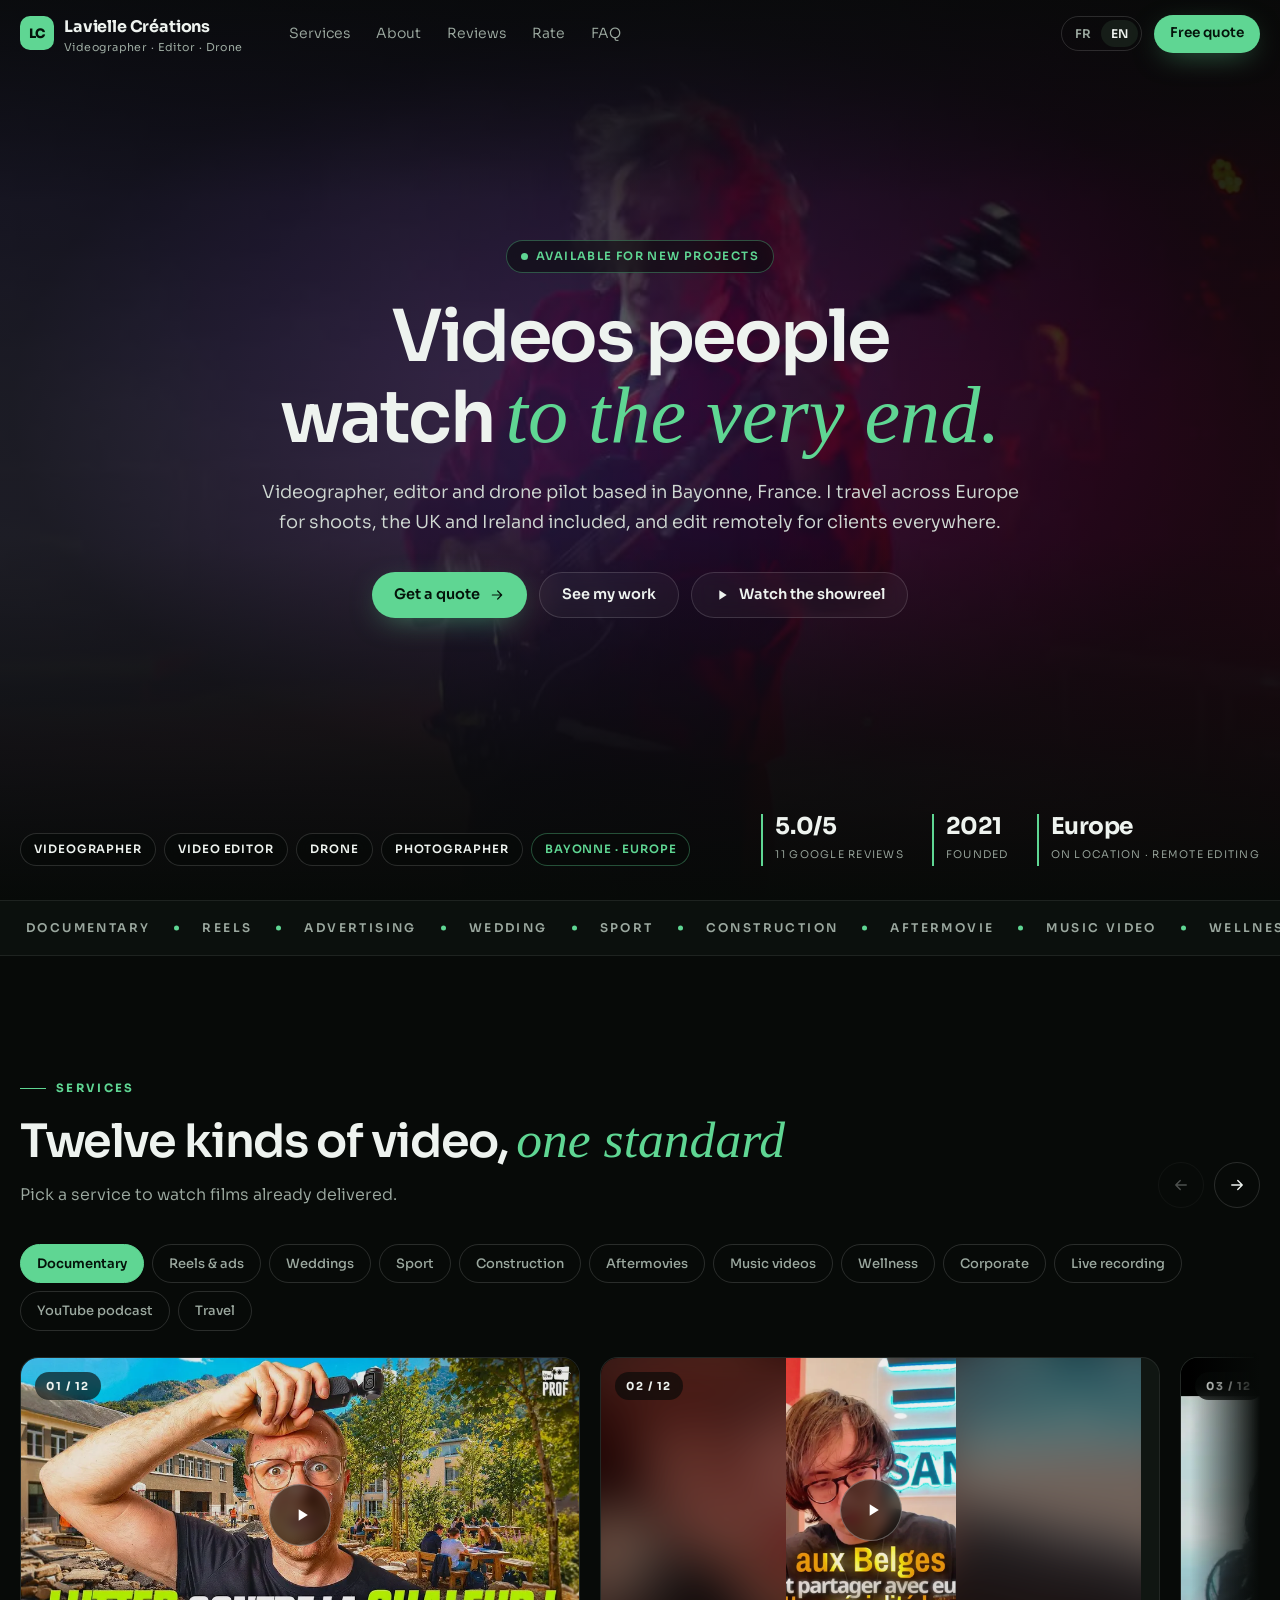
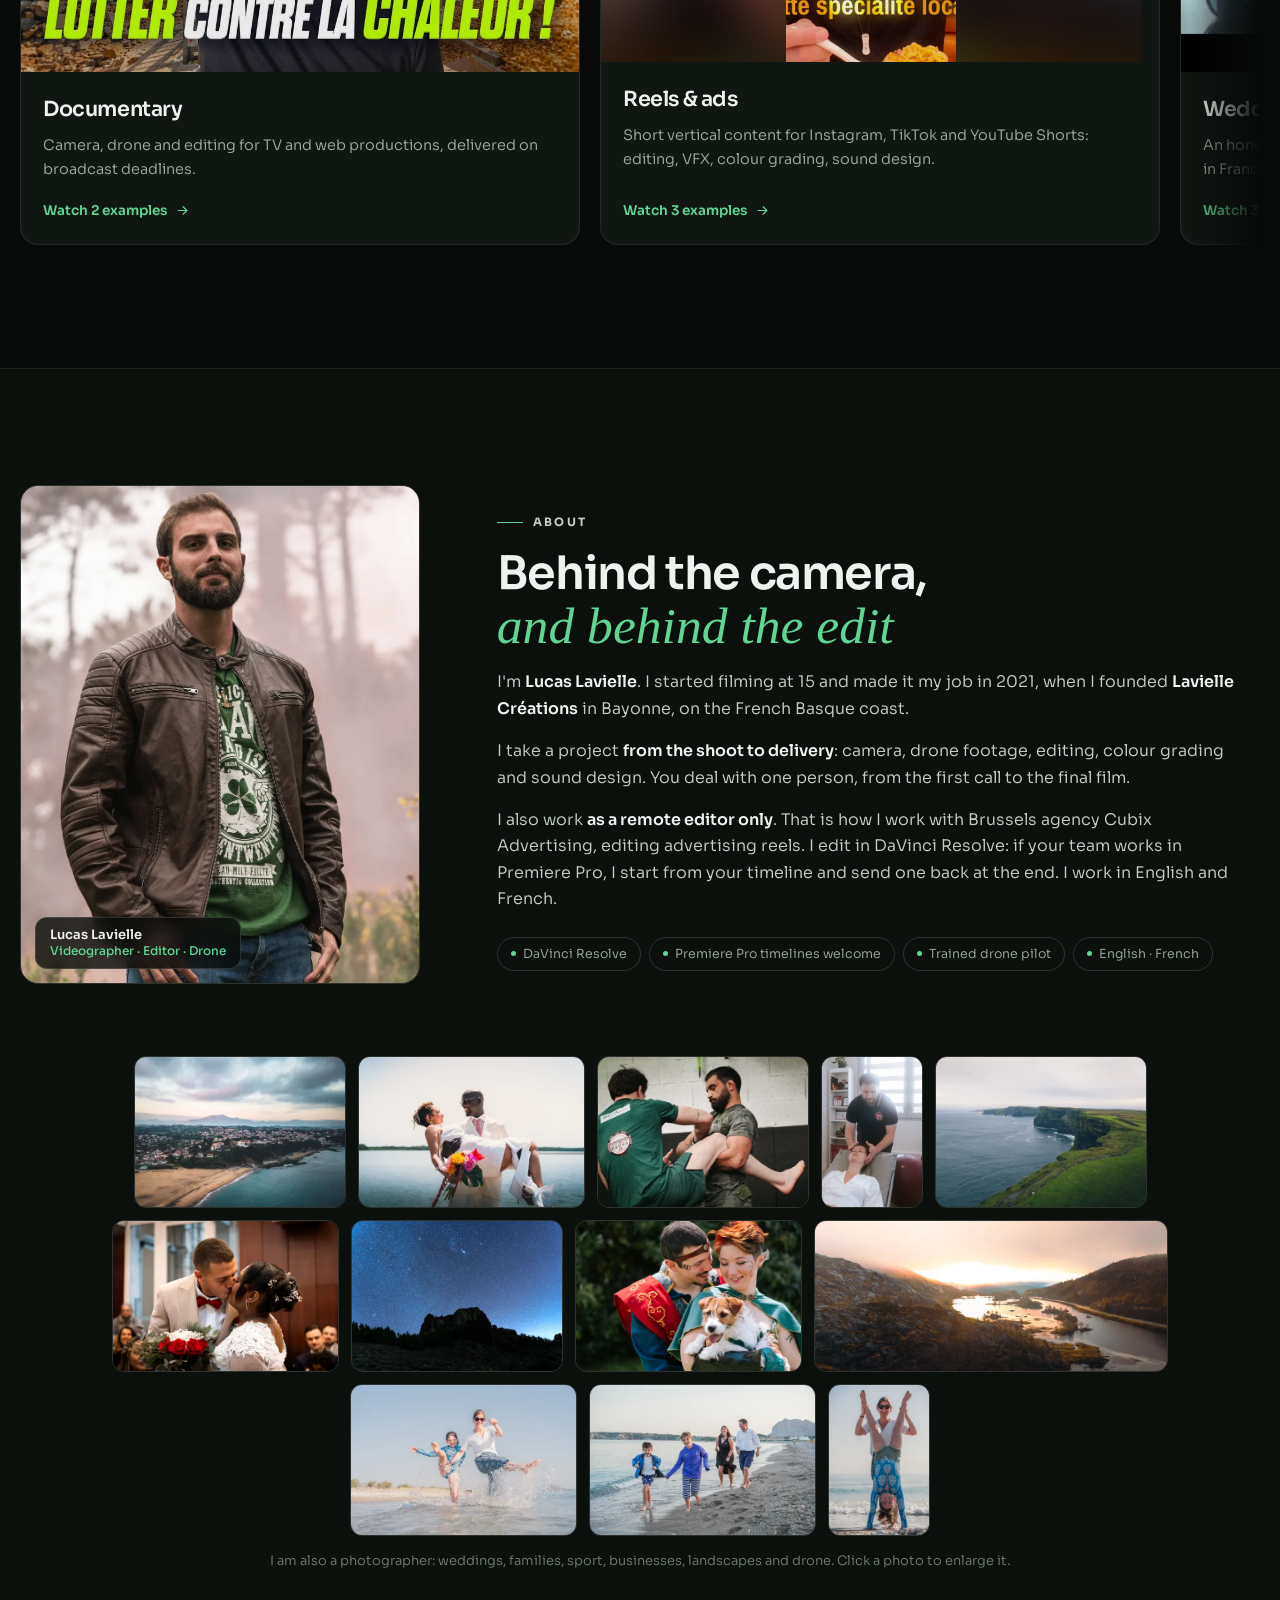
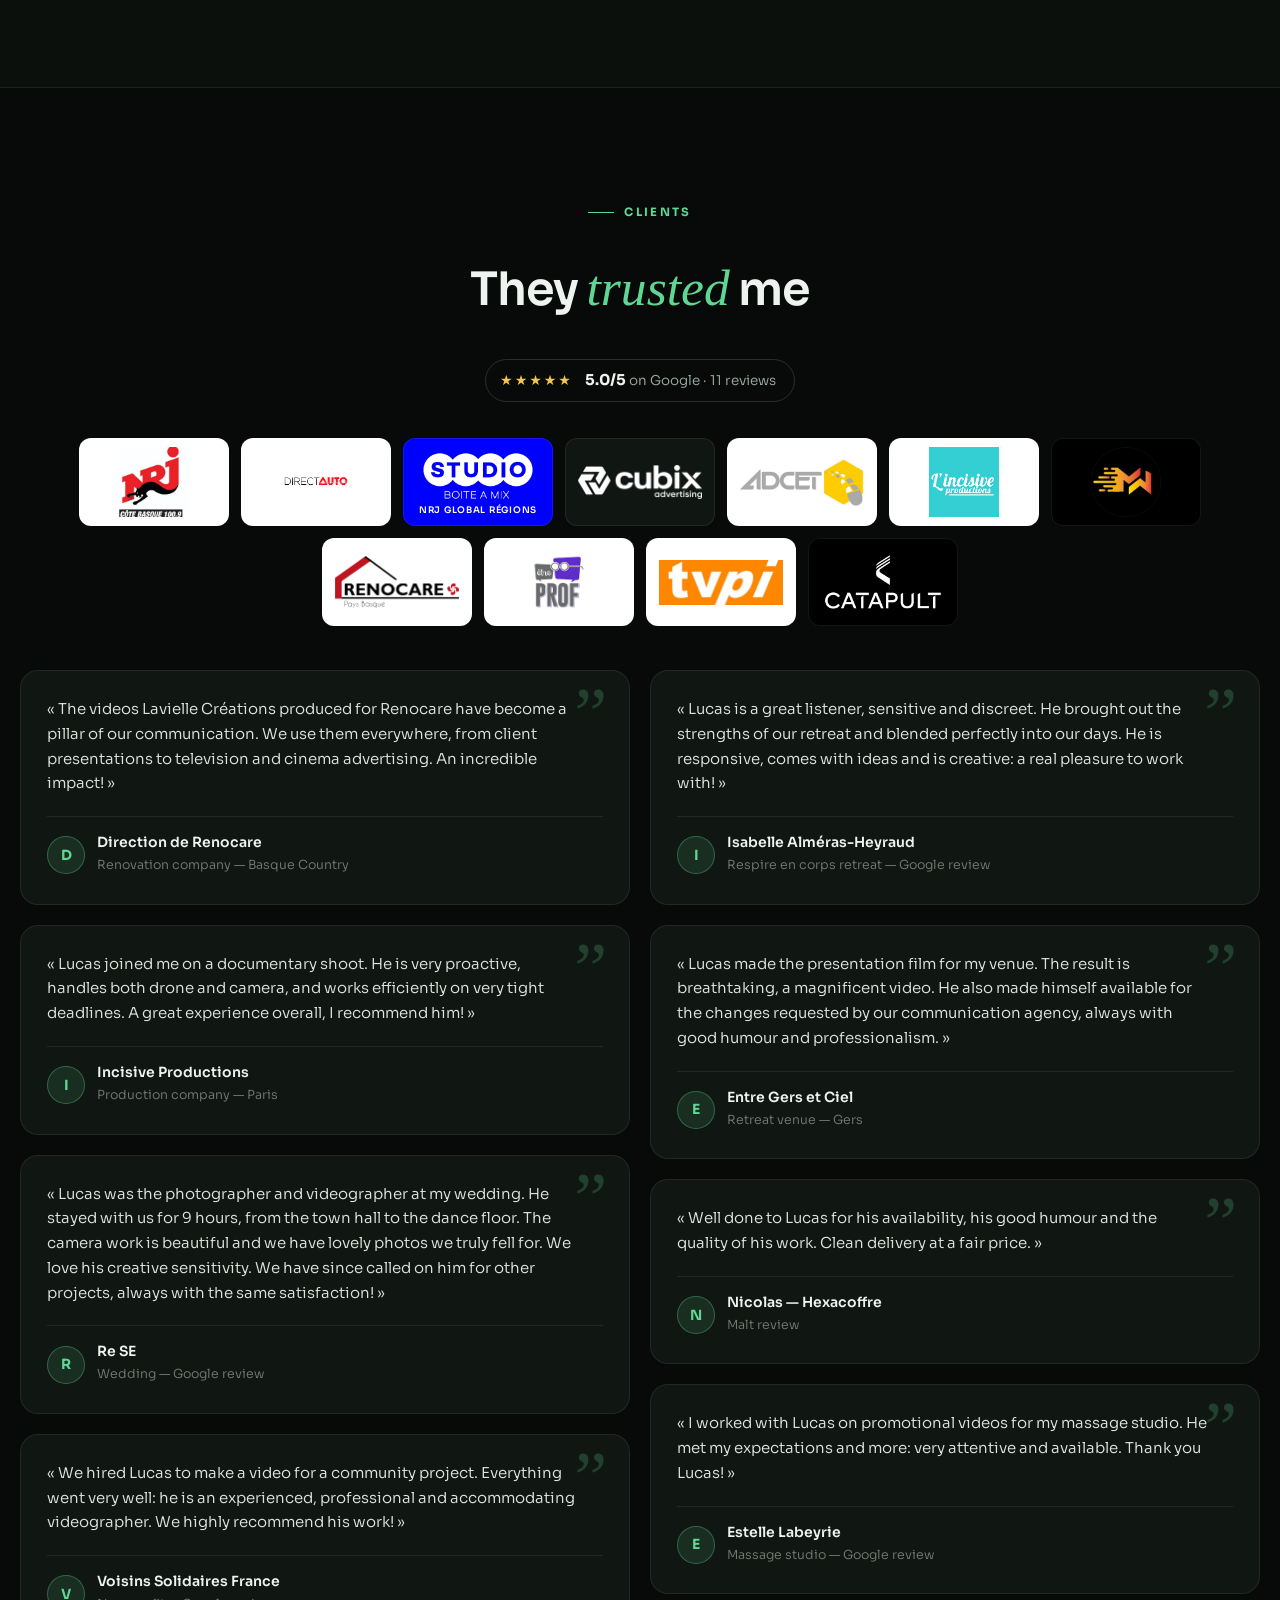
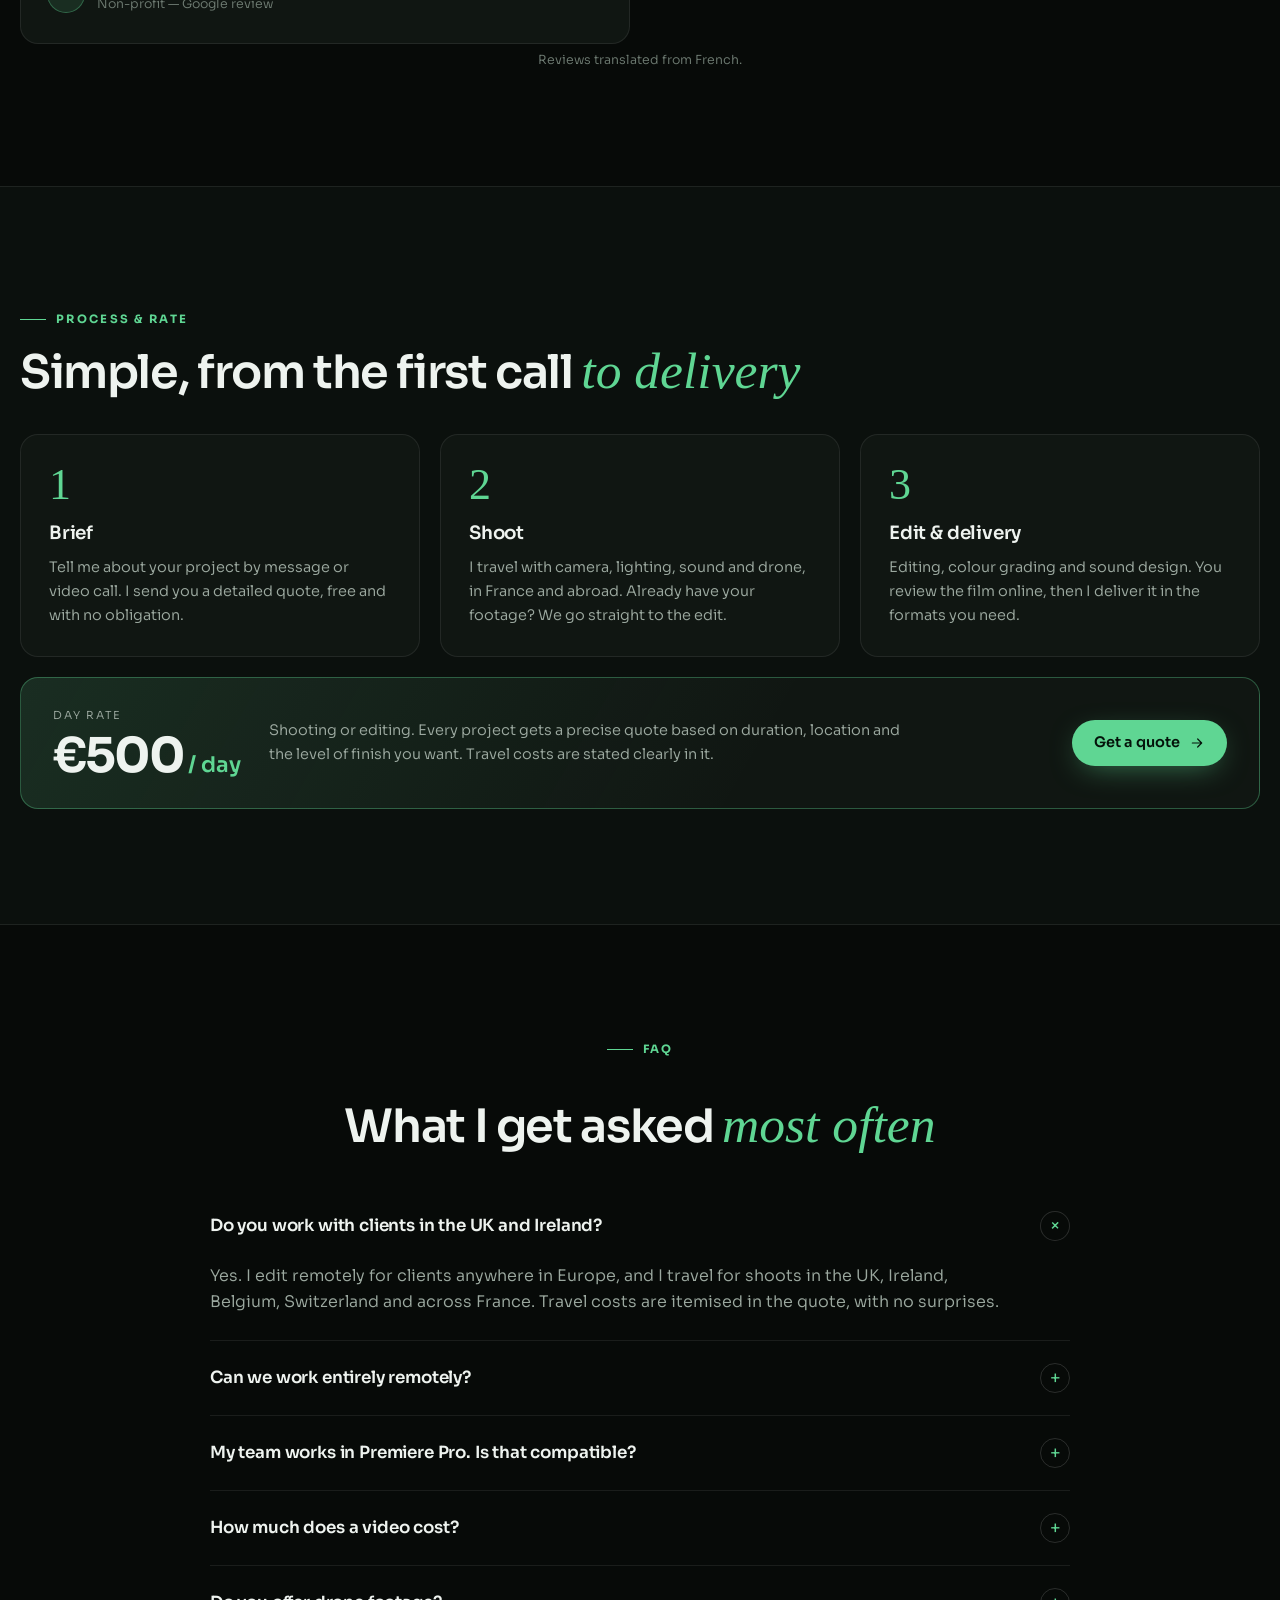
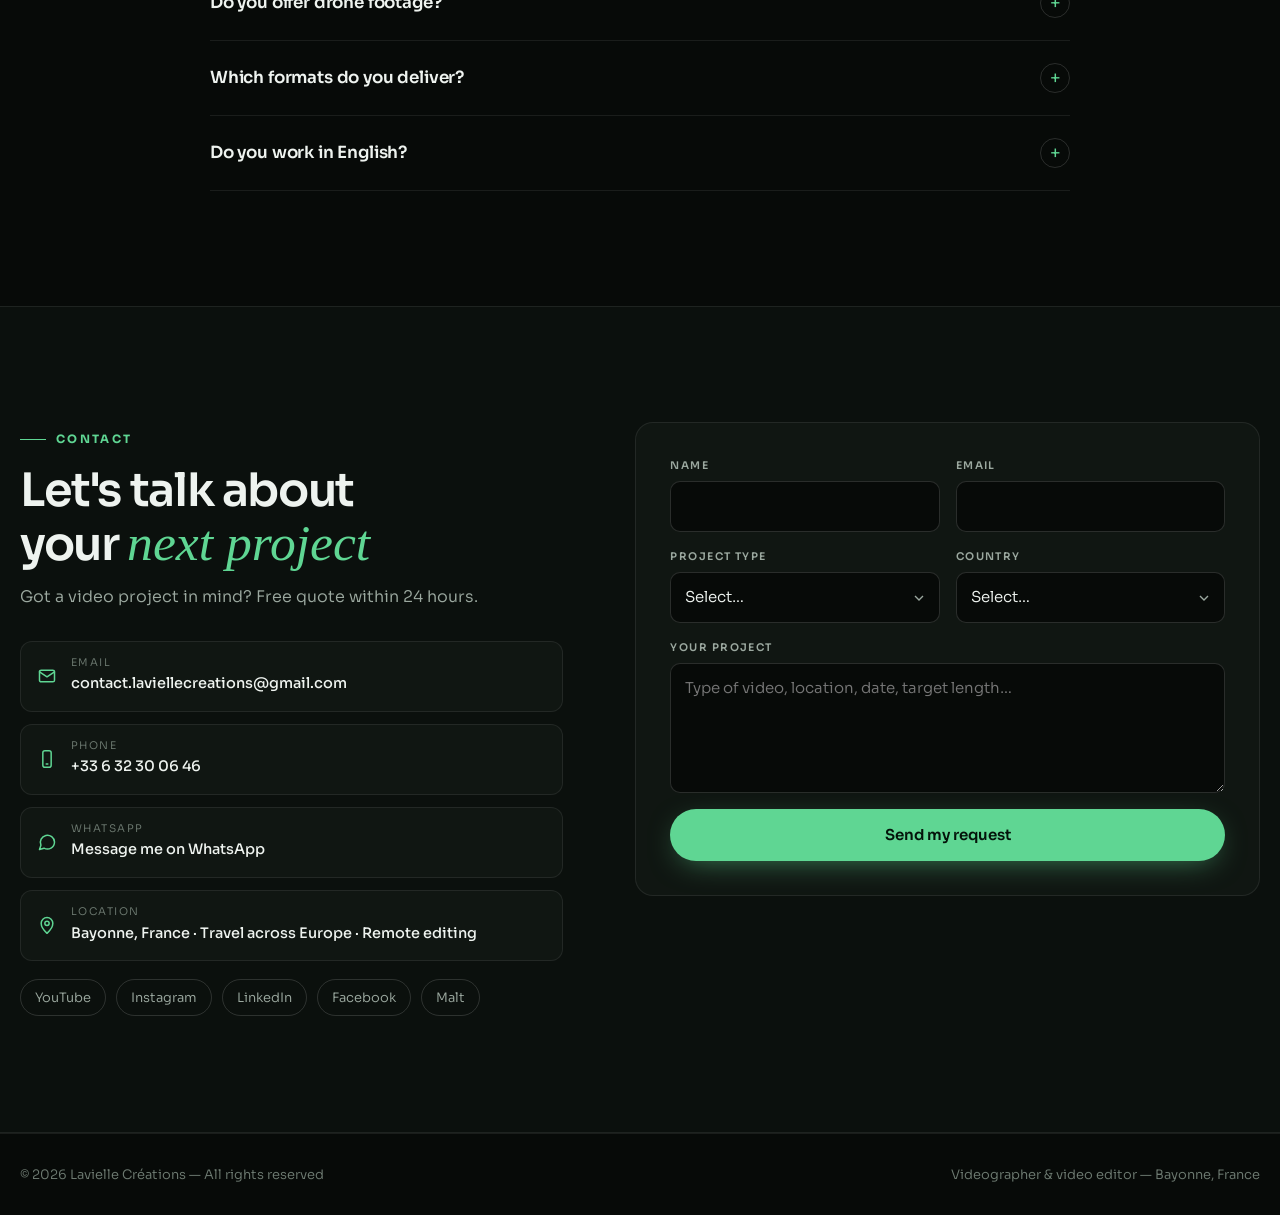
==== commit a4ee1eb8: "Références : ajout de Catapult Co-Authored-By: Claude Fable 5.2 <noreply@anthropic.com>" ====
--- a/en/index.html
+++ b/en/index.html
@@ -131,7 +131,7 @@
       <h2>They <em class="a">trusted</em> me</h2>
       <a class="rating" href="https://www.google.com/maps/search/?api=1&amp;query=Lavielle+Cr%C3%A9ations+Bayonne" target="_blank" rel="noopener"><span class="stars" aria-hidden="true">★★★★★</span><span><b>5.0/5</b> on Google · 11 reviews</span></a>
     </div>
-    <ul class="clients rv"><li class="client w"><img src="../assets/img/logo-nrj.png" alt="NRJ Côte Basque" loading="lazy"></li><li class="client w"><img src="../assets/img/logo-direct-auto.png" alt="Direct Auto — C8" loading="lazy"></li><li class="client" style="background:#0000fe"><img src="../assets/img/logo-boite-a-mix.png" alt="Studio La Boîte à Mix — NRJ Global Régions" loading="lazy"><small>NRJ Global Régions</small></li><li class="client"><img src="../assets/img/logo-cubix.webp" alt="Cubix Advertising" loading="lazy"></li><li class="client w"><img src="../assets/img/logo-adcet.png" alt="ADCET" loading="lazy"></li><li class="client w"><img src="../assets/img/logo-incisive.png" alt="L&#x27;Incisive Productions" loading="lazy"></li><li class="client" style="background:#000"><img src="../assets/img/logo-marketwebdesign.png" alt="Market Web Design" loading="lazy"></li><li class="client w"><img src="../assets/img/logo-renocare.png" alt="Renocare" loading="lazy"></li><li class="client w"><img src="../assets/img/logo-etreprof.png" alt="ÊtreProf" loading="lazy"></li><li class="client w"><img src="../assets/img/logo-tvpi.png" alt="TVPI" loading="lazy"></li></ul>
+    <ul class="clients rv"><li class="client w"><img src="../assets/img/logo-nrj.png" alt="NRJ Côte Basque" loading="lazy"></li><li class="client w"><img src="../assets/img/logo-direct-auto.png" alt="Direct Auto — C8" loading="lazy"></li><li class="client" style="background:#0000fe"><img src="../assets/img/logo-boite-a-mix.png" alt="Studio La Boîte à Mix — NRJ Global Régions" loading="lazy"><small>NRJ Global Régions</small></li><li class="client"><img src="../assets/img/logo-cubix.webp" alt="Cubix Advertising" loading="lazy"></li><li class="client w"><img src="../assets/img/logo-adcet.png" alt="ADCET" loading="lazy"></li><li class="client w"><img src="../assets/img/logo-incisive.png" alt="L&#x27;Incisive Productions" loading="lazy"></li><li class="client" style="background:#000"><img src="../assets/img/logo-marketwebdesign.png" alt="Market Web Design" loading="lazy"></li><li class="client w"><img src="../assets/img/logo-renocare.png" alt="Renocare" loading="lazy"></li><li class="client w"><img src="../assets/img/logo-etreprof.png" alt="ÊtreProf" loading="lazy"></li><li class="client w"><img src="../assets/img/logo-tvpi.png" alt="TVPI" loading="lazy"></li><li class="client" style="background:#000"><img src="../assets/img/logo-catapult.png" alt="Catapult" loading="lazy"></li></ul>
     <div class="quotes"><figure class="quote rv"><blockquote>« The videos Lavielle Créations produced for Renocare have become a pillar of our communication. We use them everywhere, from client presentations to television and cinema advertising. An incredible impact! »</blockquote>
         <footer><span class="avatar" aria-hidden="true">D</span><div><cite>Direction de Renocare</cite><small>Renovation company — Basque Country</small></div></footer></figure><figure class="quote rv"><blockquote>« Lucas joined me on a documentary shoot. He is very proactive, handles both drone and camera, and works efficiently on very tight deadlines. A great experience overall, I recommend him! »</blockquote>
         <footer><span class="avatar" aria-hidden="true">I</span><div><cite>Incisive Productions</cite><small>Production company — Paris</small></div></footer></figure><figure class="quote rv"><blockquote>« Lucas was the photographer and videographer at my wedding. He stayed with us for 9 hours, from the town hall to the dance floor. The camera work is beautiful and we have lovely photos we truly fell for. We love his creative sensitivity. We have since called on him for other projects, always with the same satisfaction! »</blockquote>
